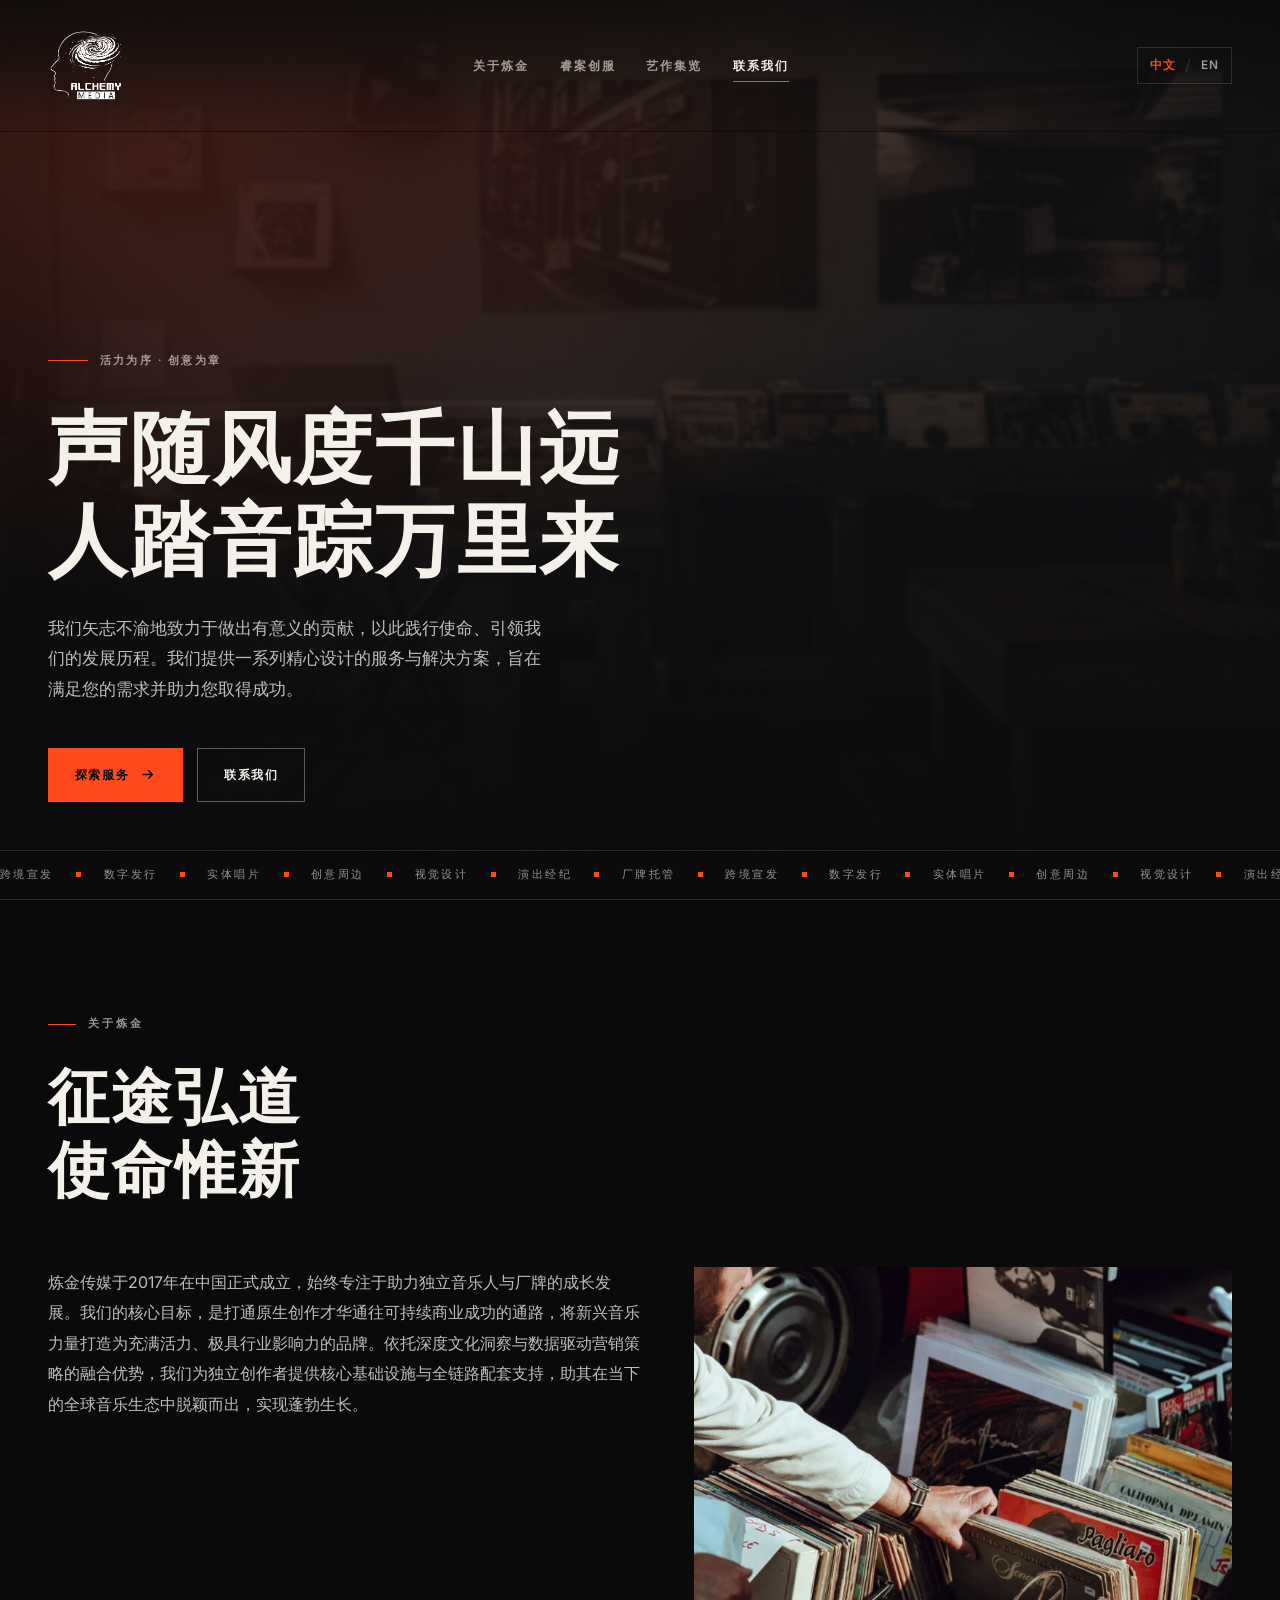
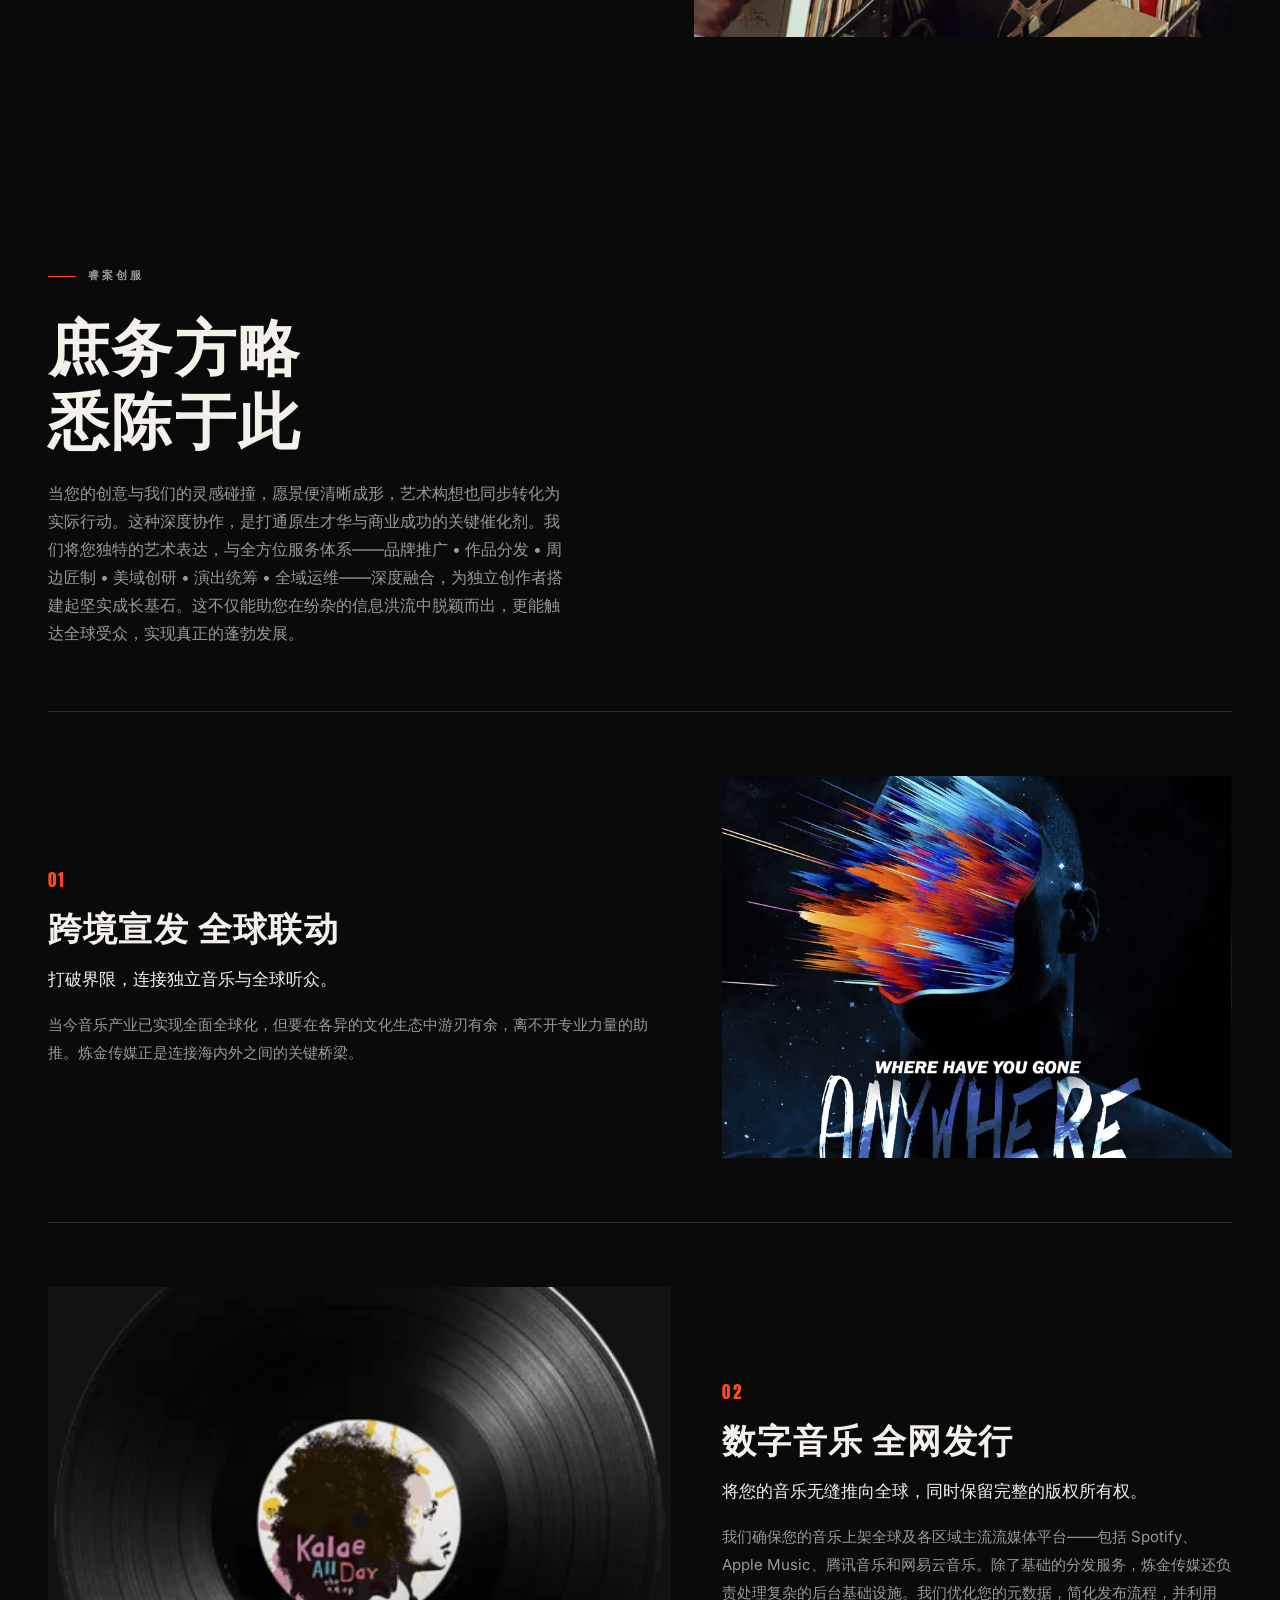
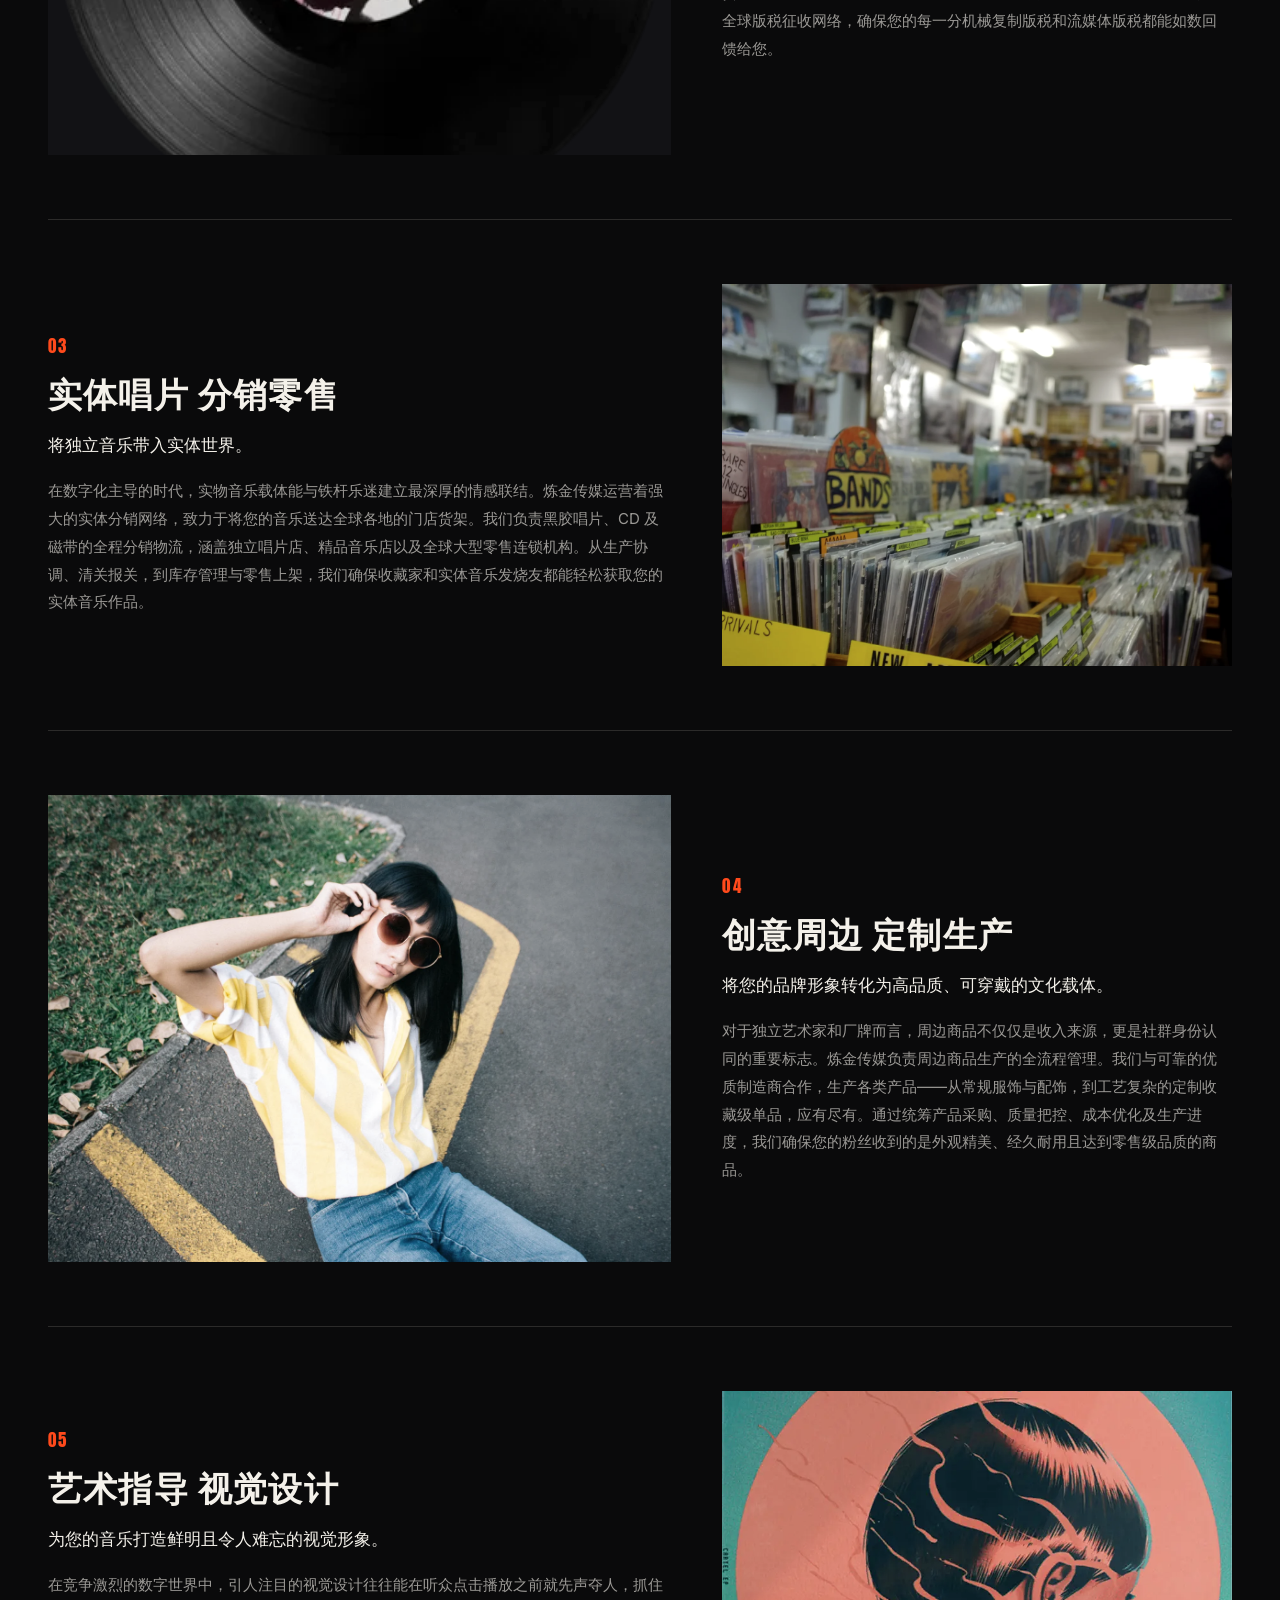
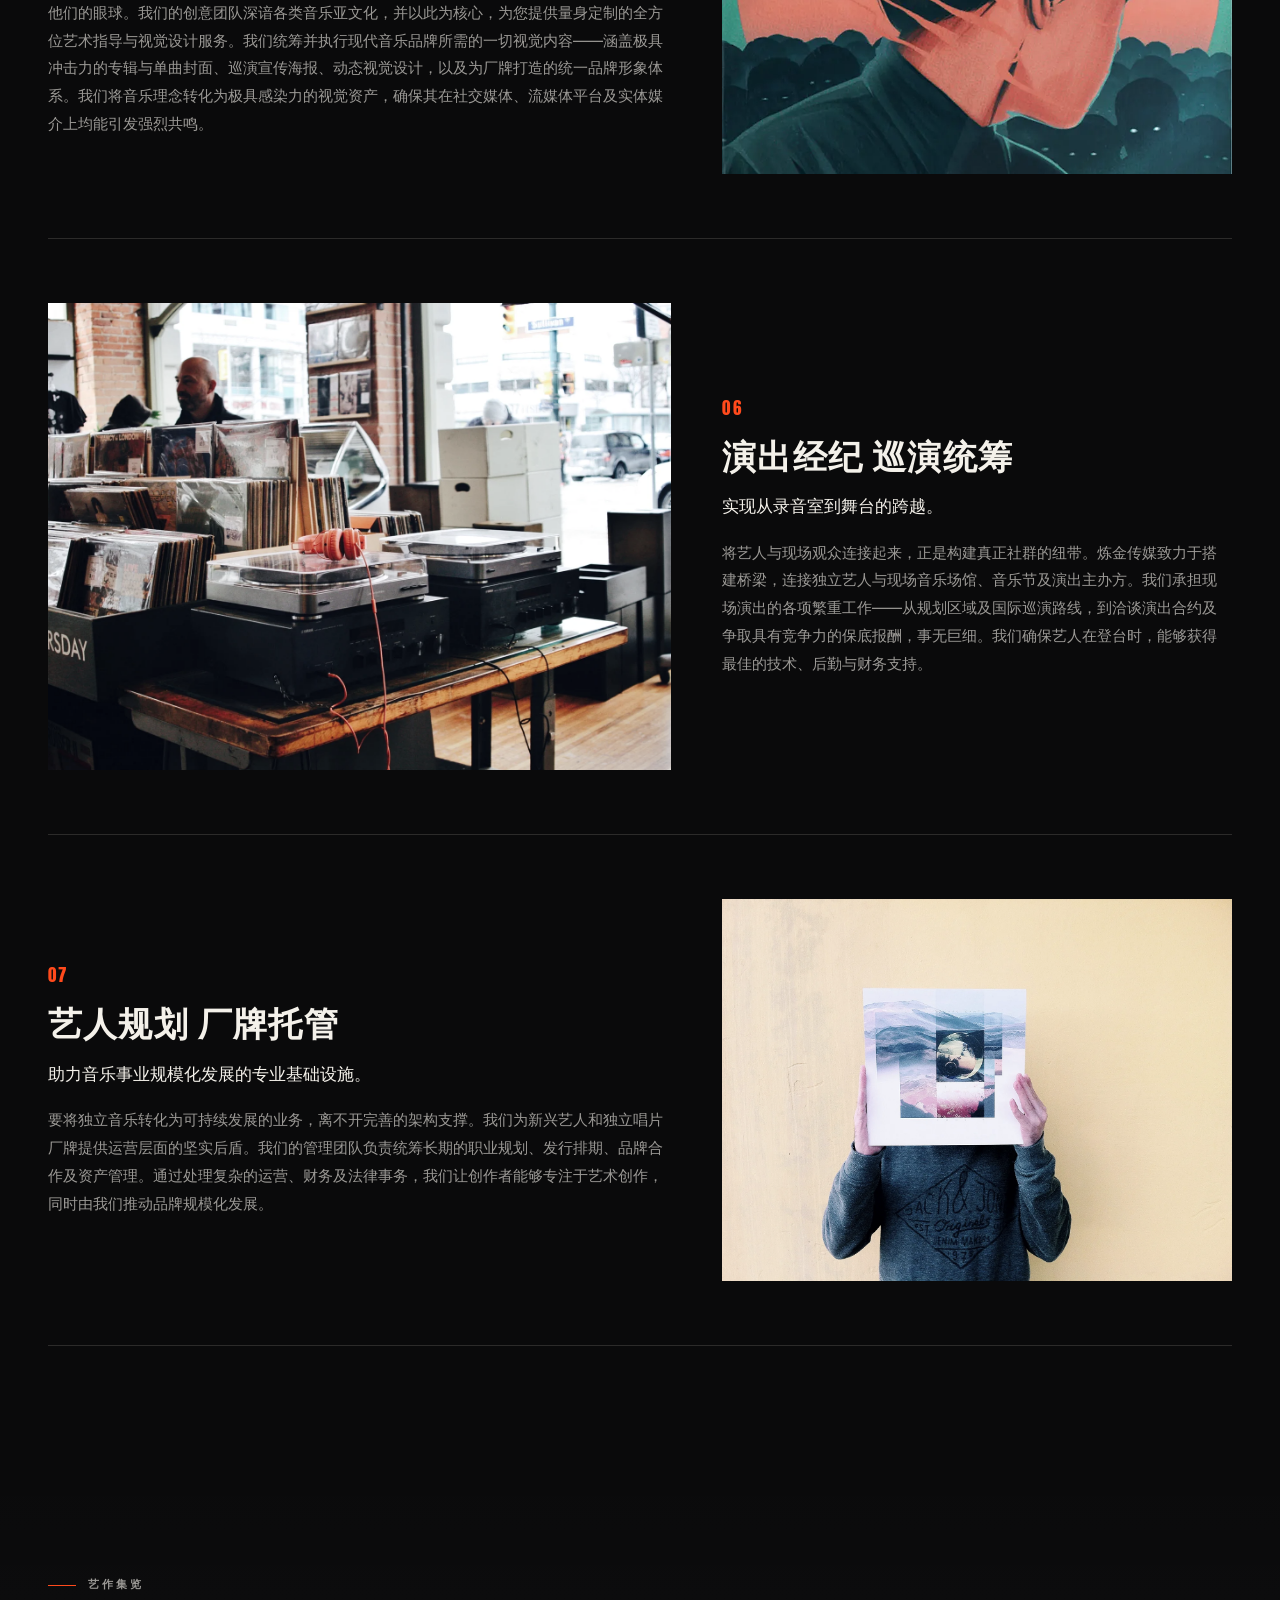
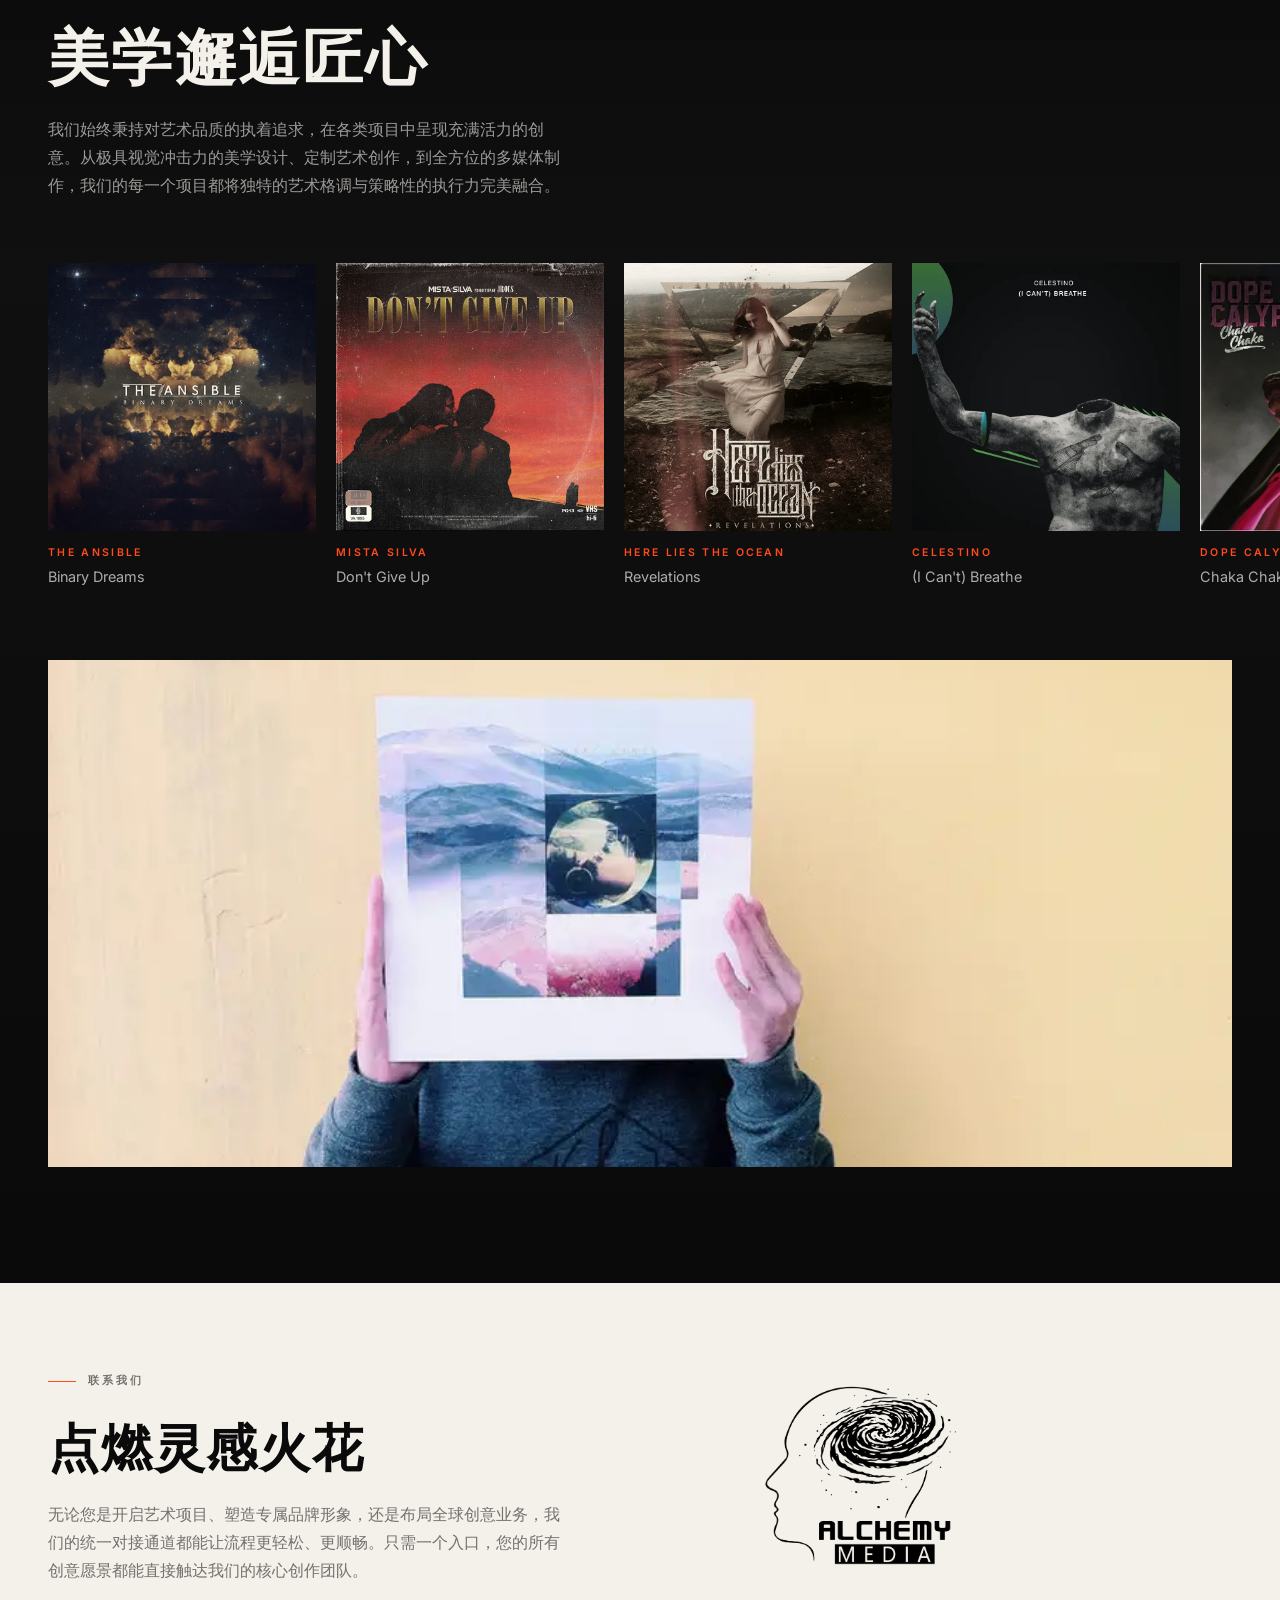
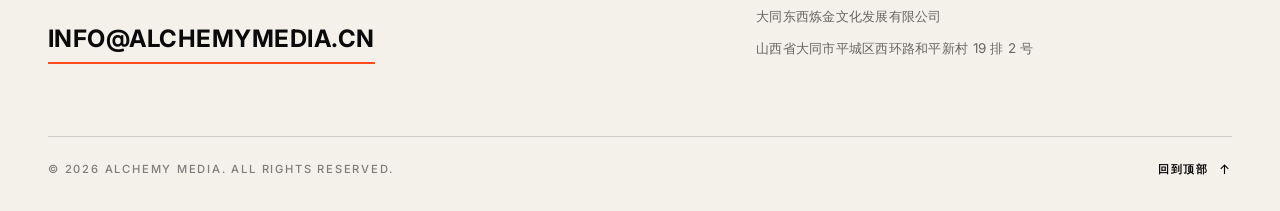
==== zh/index.html @ b09206d8 "中文站文案修复3" ====
<!DOCTYPE html>
<html lang="zh-CN" data-locale="zh">
<head>
  <meta charset="utf-8">
  <meta name="viewport" content="width=device-width, initial-scale=1">
  <meta name="theme-color" content="#0A0A0B">
  <title>炼金传媒 Alchemy Media｜跨境音乐宣发、数字发行与厂牌服务</title>
  <meta name="description" content="炼金传媒为独立音乐人与唱片厂牌提供中国与海外双向宣发、数字音乐发行、黑胶唱片/CD/磁带分销、周边生产、视觉设计、演出经纪与厂牌管理。">
  <link rel="canonical" href="https://www.alchemymedia.cn/zh/">
  <link rel="alternate" hreflang="en" href="https://www.alchemymedia.cn/">
  <link rel="alternate" hreflang="zh-CN" href="https://www.alchemymedia.cn/zh/">
  <link rel="alternate" hreflang="x-default" href="https://www.alchemymedia.cn/">
  <link rel="sitemap" type="application/xml" href="/sitemap.xml">
  <link rel="describedby" type="text/plain" href="/llms.txt">

  <meta name="robots" content="index, follow, max-image-preview:large, max-snippet:-1, max-video-preview:-1">

  <meta property="og:type" content="website">
  <meta property="og:url" content="https://www.alchemymedia.cn/zh/">
  <meta property="og:locale" content="zh_CN">
  <meta property="og:locale:alternate" content="en_US">
  <meta property="og:site_name" content="炼金传媒 Alchemy Media">
  <meta property="og:title" content="炼金传媒 Alchemy Media｜跨境音乐宣发、数字发行与厂牌服务">
  <meta property="og:description" content="炼金传媒为独立音乐人与唱片厂牌提供中国与海外双向宣发、数字音乐发行、黑胶唱片/CD/磁带分销、周边生产、视觉设计、演出经纪与厂牌管理。">
  <meta property="og:image" content="https://www.alchemymedia.cn/images/logo.png">
  <meta property="og:image:width" content="2362">
  <meta property="og:image:height" content="2362">
  <meta property="og:image:type" content="image/png">
  <meta property="og:image:alt" content="炼金传媒 Alchemy Media 标志">

  <meta name="twitter:card" content="summary">
  <meta name="twitter:title" content="炼金传媒 Alchemy Media｜跨境音乐宣发、数字发行与厂牌服务">
  <meta name="twitter:description" content="炼金传媒为独立音乐人与唱片厂牌提供中国与海外双向宣发、数字音乐发行、黑胶唱片/CD/磁带分销、周边生产、视觉设计、演出经纪与厂牌管理。">
  <meta name="twitter:image" content="https://www.alchemymedia.cn/images/logo.png">
  <meta name="twitter:image:alt" content="炼金传媒 Alchemy Media 标志">

  <script type="application/ld+json">
{
  "@context": "https://schema.org",
  "@graph": [
    {
      "@type": "Organization",
      "@id": "https://www.alchemymedia.cn/#organization",
      "name": "炼金传媒",
      "legalName": "大同东西炼金文化发展有限公司",
      "alternateName": [
        "Alchemy Media",
        "炼金传媒"
      ],
      "foundingDate": "2017",
      "url": "https://www.alchemymedia.cn/",
      "email": "info@alchemymedia.cn",
      "logo": {
        "@type": "ImageObject",
        "url": "https://www.alchemymedia.cn/images/logo.png",
        "width": 2362,
        "height": 2362
      },
      "address": {
        "@type": "PostalAddress",
        "streetAddress": "西环路和平新村19排2号",
        "addressLocality": "大同市平城区",
        "addressRegion": "山西省",
        "addressCountry": "CN"
      }
    },
    {
      "@type": "WebSite",
      "@id": "https://www.alchemymedia.cn/#website",
      "url": "https://www.alchemymedia.cn/",
      "name": "Alchemy Media",
      "alternateName": "炼金传媒",
      "publisher": {
        "@id": "https://www.alchemymedia.cn/#organization"
      },
      "inLanguage": [
        "en",
        "zh-CN"
      ]
    },
    {
      "@type": "WebPage",
      "@id": "https://www.alchemymedia.cn/zh/#webpage",
      "url": "https://www.alchemymedia.cn/zh/",
      "name": "炼金传媒 Alchemy Media｜跨境音乐宣发、数字发行与厂牌服务",
      "description": "炼金传媒为独立音乐人与唱片厂牌提供中国与海外双向宣发、数字音乐发行、黑胶唱片/CD/磁带分销、周边生产、视觉设计、演出经纪与厂牌管理。",
      "inLanguage": "zh-CN",
      "isPartOf": {
        "@id": "https://www.alchemymedia.cn/#website"
      },
      "about": {
        "@id": "https://www.alchemymedia.cn/#organization"
      },
      "mainEntity": [
        {
          "@id": "https://www.alchemymedia.cn/zh/#cross-border-promotion"
        },
        {
          "@id": "https://www.alchemymedia.cn/zh/#digital-distribution"
        },
        {
          "@id": "https://www.alchemymedia.cn/zh/#physical-distribution"
        },
        {
          "@id": "https://www.alchemymedia.cn/zh/#merchandise"
        },
        {
          "@id": "https://www.alchemymedia.cn/zh/#visual-design"
        },
        {
          "@id": "https://www.alchemymedia.cn/zh/#live-booking"
        },
        {
          "@id": "https://www.alchemymedia.cn/zh/#label-management"
        }
      ],
      "author": {
        "@id": "https://www.alchemymedia.cn/#organization"
      },
      "publisher": {
        "@id": "https://www.alchemymedia.cn/#organization"
      },
      "dateModified": "2026-10-12",
      "citation": [
        "https://support.spotify.com/us/artists/article/getting-music-on-spotify/",
        "https://artists.apple.com/support/1108-get-your-next-release-on-apple-music"
      ],
      "hasPart": {
        "@id": "https://www.alchemymedia.cn/zh/#faq"
      }
    },
    {
      "@type": "Service",
      "@id": "https://www.alchemymedia.cn/zh/#cross-border-promotion",
      "name": "跨境宣发 全球联动",
      "description": "协助中国独立音乐人和厂牌拓展海外市场，也协助海外音乐人与厂牌在中国开展本地化推广。",
      "serviceType": "跨境音乐宣发",
      "provider": {
        "@id": "https://www.alchemymedia.cn/#organization"
      },
      "url": "https://www.alchemymedia.cn/zh/#cross-border-promotion"
    },
    {
      "@type": "Service",
      "@id": "https://www.alchemymedia.cn/zh/#digital-distribution",
      "name": "数字音乐 全网发行",
      "description": "将音乐发行至全球及区域流媒体平台，并提供元数据、发布流程和版税征收支持。",
      "serviceType": "数字音乐发行",
      "provider": {
        "@id": "https://www.alchemymedia.cn/#organization"
      },
      "url": "https://www.alchemymedia.cn/zh/#digital-distribution"
    },
    {
      "@type": "Service",
      "@id": "https://www.alchemymedia.cn/zh/#physical-distribution",
      "name": "实体唱片 分销零售",
      "description": "提供黑胶唱片、CD 和磁带的分销物流，涵盖生产协调、清关、库存管理与零售上架。",
      "serviceType": "实体音乐分销与零售",
      "provider": {
        "@id": "https://www.alchemymedia.cn/#organization"
      },
      "url": "https://www.alchemymedia.cn/zh/#physical-distribution"
    },
    {
      "@type": "Service",
      "@id": "https://www.alchemymedia.cn/zh/#merchandise",
      "name": "创意周边 定制生产",
      "description": "管理服饰、配饰和定制收藏品的周边生产，包括采购协调与质量把控。",
      "serviceType": "音乐周边生产",
      "provider": {
        "@id": "https://www.alchemymedia.cn/#organization"
      },
      "url": "https://www.alchemymedia.cn/zh/#merchandise"
    },
    {
      "@type": "Service",
      "@id": "https://www.alchemymedia.cn/zh/#visual-design",
      "name": "艺术指导 视觉设计",
      "description": "提供音乐封面、巡演海报、动态视觉和厂牌品牌形象的艺术指导与视觉设计。",
      "serviceType": "音乐艺术指导与视觉设计",
      "provider": {
        "@id": "https://www.alchemymedia.cn/#organization"
      },
      "url": "https://www.alchemymedia.cn/zh/#visual-design"
    },
    {
      "@type": "Service",
      "@id": "https://www.alchemymedia.cn/zh/#live-booking",
      "name": "演出经纪 巡演统筹",
      "description": "提供现场演出与巡演支持，包括路线规划、演出合约和演出执行协调。",
      "serviceType": "现场演出经纪与巡演",
      "provider": {
        "@id": "https://www.alchemymedia.cn/#organization"
      },
      "url": "https://www.alchemymedia.cn/zh/#live-booking"
    },
    {
      "@type": "Service",
      "@id": "https://www.alchemymedia.cn/zh/#label-management",
      "name": "艺人规划 厂牌托管",
      "description": "为艺人与独立厂牌提供运营支持，包括职业规划、发行排期、品牌合作和资产管理。",
      "serviceType": "艺人职业规划与厂牌管理",
      "provider": {
        "@id": "https://www.alchemymedia.cn/#organization"
      },
      "url": "https://www.alchemymedia.cn/zh/#label-management"
    },
    {
      "@type": "FAQPage",
      "@id": "https://www.alchemymedia.cn/zh/#faq",
      "url": "https://www.alchemymedia.cn/zh/#faq",
      "name": "独立音乐服务常见问题",
      "inLanguage": "zh-CN",
      "isPartOf": {
        "@id": "https://www.alchemymedia.cn/zh/#webpage"
      },
      "author": {
        "@id": "https://www.alchemymedia.cn/#organization"
      },
      "publisher": {
        "@id": "https://www.alchemymedia.cn/#organization"
      },
      "dateModified": "2026-10-12",
      "mainEntity": [
        {
          "@type": "Question",
          "name": "炼金传媒为哪些音乐人和厂牌提供服务？",
          "acceptedAnswer": {
            "@type": "Answer",
            "text": "我们专注于支持独立音乐人与唱片厂牌，服务包括<a href=\"#cross-border-promotion\">跨境宣发</a>、<a href=\"#digital-distribution\">数字发行</a>及厂牌运营支持。"
          }
        },
        {
          "@type": "Question",
          "name": "炼金传媒如何开展中国与海外双向宣发？",
          "acceptedAnswer": {
            "@type": "Answer",
            "text": "宣发活动会根据平台特点调整：海外平台包括 Spotify、Apple Music 和 YouTube；中国平台包括网易云音乐、腾讯音乐/QQ 音乐、抖音和小红书。"
          }
        },
        {
          "@type": "Question",
          "name": "炼金传媒支持哪些音乐发行形式？",
          "acceptedAnswer": {
            "@type": "Answer",
            "text": "<a href=\"#digital-distribution\">数字发行</a>可将音乐送至流媒体平台；<a href=\"#physical-distribution\">实体分销</a>涵盖黑胶唱片、CD 和磁带，并提供物流与零售上架支持。"
          }
        },
        {
          "@type": "Question",
          "name": "如何联系炼金传媒？",
          "acceptedAnswer": {
            "@type": "Answer",
            "text": "请发送邮件至<a href=\"mailto:info@alchemymedia.cn\">info@alchemymedia.cn</a>。您可以介绍艺人或厂牌、所需服务、目标市场和发行计划时间。"
          }
        }
      ]
    }
  ]
}
  </script>

  <link rel="icon" type="image/x-icon" href="/favicon.ico?v=1" sizes="16x16 32x32 48x48">
  <link rel="icon" type="image/png" href="/favicon.png?v=1" sizes="96x96">
  <link rel="apple-touch-icon" href="/apple-touch-icon.png?v=1" sizes="180x180">
  <link rel="icon" type="image/png" href="/favicon.png?v=1" sizes="96x96">
  <link rel="apple-touch-icon" href="/apple-touch-icon.png?v=1" sizes="180x180">

  <link rel="preconnect" href="https://fonts.googleapis.com">
  <link rel="preconnect" href="https://fonts.gstatic.com" crossorigin>
  <link rel="stylesheet" href="https://fonts.googleapis.com/css2?family=Anton&family=Inter:wght@300;400;500;600;700&display=swap">
  <link rel="stylesheet" href="../css/styles.css">
</head>
<body>

  <a class="skip-link" href="#main">
    <span>跳到主要内容</span>

  </a>

  <header class="site-header" data-header>
    <div class="container header__inner">
      <a class="brand" href="" aria-label="炼金传媒 Alchemy Media">
        <span class="brand__mark" aria-hidden="true"><img src="../images/logo_2.png" width="2362" height="2362" alt=""></span>
        <!-- <span class="brand__word">ALCHEMY<span class="brand__word-sub">MEDIA</span></span> -->
        <!-- <span class="visually-hidden">ALCHEMY MEDIA</span> -->
      </a>

      <nav class="nav" id="nav" data-nav aria-label="主导航">
        <ul class="nav__list">
          <li><a class="nav__link" href="#about"><span>关于炼金</span></a></li>
          <li><a class="nav__link" href="#services"><span>睿案创服</span></a></li>
          <li><a class="nav__link" href="#work"><span>艺作集览</span></a></li>
          <li><a class="nav__link" href="#contact"><span>联系我们</span></a></li>
        </ul>
      </nav>

      <div class="header__actions">
        <div class="lang" role="group" aria-label="语言">
          <span class="lang__btn is-active" aria-current="true">中文</span>
          <span class="lang__sep" aria-hidden="true">/</span>
          <a class="lang__btn" href="/" hreflang="en" lang="en">EN</a>
        </div>
        <button class="menu-toggle" type="button" data-menu-toggle aria-expanded="false" aria-controls="nav">
          <span class="menu-toggle__bars" aria-hidden="true"><i></i><i></i></span>
          <span class="visually-hidden"><span>菜单</span></span>
        </button>
      </div>
    </div>
  </header>

  <main id="main">

    <!-- ============ HERO ============ -->
    <section class="hero" id="top">
      <div class="hero__media" aria-hidden="true">
        <img src="../images/tom-holmes-556804-unsplash-847x508.jpg" alt="" width="847" height="508" fetchpriority="high">
      </div>
      <div class="hero__veil" aria-hidden="true"></div>
      <div class="hero__grain" aria-hidden="true"></div>

      <div class="container hero__inner">
        <p class="eyebrow eyebrow--hero">
          <span>活力为序 · 创意为章</span>

        </p>

        <h1 class="hero__title">
          <span>声随风度千山远<br>人踏音踪万里来</span>

        </h1>

        <p class="hero__lead">
          <span>我们矢志不渝地致力于做出有意义的贡献，以此践行使命、引领我们的发展历程。我们提供一系列精心设计的服务与解决方案，旨在满足您的需求并助力您取得成功。</span>

        </p>

        <div class="hero__actions">
          <a class="btn btn--solid" href="#services">
            <span>探索服务</span>
            <svg viewBox="0 0 24 24" aria-hidden="true"><path d="M5 12h14M13 6l6 6-6 6" fill="none" stroke="currentColor" stroke-width="1.8"/></svg>
          </a>
          <a class="btn btn--outline" href="#contact">
            <span>联系我们</span>
          </a>
        </div>
      </div>

      <div class="ticker" aria-hidden="true">
        <div class="ticker__track" data-ticker>
          <div class="ticker__group">
            <span>跨境宣发</span><i></i>
            <span>数字发行</span><i></i>
            <span>实体唱片</span><i></i>
            <span>创意周边</span><i></i>
            <span>视觉设计</span><i></i>
            <span>演出经纪</span><i></i>
            <span>厂牌托管</span><i></i>
          </div>
        </div>
      </div>
    </section>

    <!-- ============ ABOUT ============ -->
    <section class="section" id="about">
      <div class="container">
        <header class="section-head">
          <p class="eyebrow">
            <span>关于炼金</span>
          </p>
          <h2 class="section-title">
            <span>征途弘道<br>使命惟新</span>

          </h2>
        </header>

        <div class="about">
          <div class="about__body reveal">
            <p>炼金传媒于2017年在中国正式成立，始终专注于助力独立音乐人与厂牌的成长发展。我们的核心目标，是打通原生创作才华通往可持续商业成功的通路，将新兴音乐力量打造为充满活力、极具行业影响力的品牌。依托深度文化洞察与数据驱动营销策略的融合优势，我们为独立创作者提供核心基础设施与全链路配套支持，助其在当下的全球音乐生态中脱颖而出，实现蓬勃生长。</p>
            </div>

          <figure class="about__media reveal">
            <img src="../images/clem-onojeghuo-218551-unsplash-847x508.jpg" width="847" height="508" loading="lazy" decoding="async"
                 alt="在唱片市集中翻阅黑胶唱片">
          </figure>
        </div>

        <!-- <ul class="stats reveal">
          <li>
            <span class="stats__num">2017</span>
            <span class="stats__label"><span>成立年份</span></span>
          </li>
          <li>
            <span class="stats__num">07</span>
            <span class="stats__label"><span>服务板块</span></span>
          </li>
          <li>
            <span class="stats__num">2&#8202;&#8596;&#8202;1</span>
            <span class="stats__label"><span>双向跨境</span></span>
          </li>
          <li>
            <span class="stats__num">&#8734;</span>
            <span class="stats__label"><span>全球渠道</span></span>
          </li>
        </ul> -->
      </div>
    </section>

    <!-- ============ SERVICES ============ -->
    <section class="section section--services" id="services">
      <div class="container">
        <header class="section-head">
          <p class="eyebrow">
            <span>‌睿案创服</span>
          </p>
          <h2 class="section-title">
            <span>庶务方略<br>悉陈于此</span>

          </h2>
          <p class="section-lead">当您的创意与我们的灵感碰撞，愿景便清晰成形，艺术构想也同步转化为实际行动。这种深度协作，是打通原生才华与商业成功的关键催化剂。我们将您独特的艺术表达，与全方位服务体系——<a href="#cross-border-promotion">品牌推广</a> • <a href="#digital-distribution">作品分发</a> • <a href="#physical-distribution">周边匠制</a> • <a href="#merchandise">美域创研</a> •  <a href="#live-booking">演出统筹</a> • <a href="#label-management">全域运维</a>——深度融合，为独立创作者搭建起坚实成长基石。这不仅能助您在纷杂的信息洪流中脱颖而出，更能触达全球受众，实现真正的蓬勃发展。</p>
        </header>

        <ol class="services">

          <!-- 01 -->
          <li class="service reveal" id="cross-border-promotion">
            <div class="service__text">
              <span class="service__index">01</span>
              <h3 class="service__title">
                <span>跨境宣发 全球联动</span>

              </h3>
              <p class="service__lead">
                <span>打破界限，连接独立音乐与全球听众。</span>

              </p>
              <div class="service__body">
                <p>当今音乐产业已实现全面全球化，但要在各异的文化生态中游刃有余，离不开专业力量的助推。炼金传媒正是连接海内外之间的关键桥梁。</p>
                <!-- <p><strong>助力中国音乐走向世界：</strong>我们赋能中国独立音乐人和厂牌拓展海外市场。我们深谙国际市场运作，不仅协助客户入驻 Spotify、Apple Music 和 YouTube 等全球主流平台，还统筹策划西方的公关推广、歌单推介以及本土化的社交媒体策略。</p>
                <p><strong>将全球音乐人才引入中国：</strong>我们协助海外音乐人和唱片公司开拓充满活力的中国音乐市场。我们的团队擅长应对中国本土生态系统（涵盖网易云音乐、腾讯音乐/QQ 音乐、抖音、小红书等）中复杂的推广执行工作，将国际影响力转化为忠实的本土粉丝群体。</p>-->
                </div> 
            </div>
            <figure class="service__media">
              <img src="../images/anywhere.jpg" width="800" height="800" loading="lazy" decoding="async"
                   alt="跨越边界的数字专辑封面视觉">
            </figure>
          </li>

          <!-- 02 -->
          <li class="service reveal" id="digital-distribution">
            <div class="service__text">
              <span class="service__index">02</span>
              <h3 class="service__title">
                <span>数字音乐 全网发行</span>

              </h3>
              <p class="service__lead">
                <span>将您的音乐无缝推向全球，同时保留完整的版权所有权。</span>

              </p>
              <div class="service__body">
                <p>我们确保您的音乐上架全球及各区域主流流媒体平台——包括 Spotify、Apple Music、腾讯音乐和网易云音乐。除了基础的分发服务，炼金传媒还负责处理复杂的后台基础设施。我们优化您的元数据，简化发布流程，并利用全球版税征收网络，确保您的每一分机械复制版税和流媒体版税都能如数回馈给您。</p>
                </div>
            </div>
            <figure class="service__media">
              <img src="../images/k-disc-400x400.webp" width="400" height="400" loading="lazy" decoding="async"
                   alt="Kalae《All Day》黑胶唱片">
            </figure>
          </li>

          <!-- 03 -->
          <li class="service reveal" id="physical-distribution">
            <div class="service__text">
              <span class="service__index">03</span>
              <h3 class="service__title">
                <span>实体唱片 分销零售</span>

              </h3>
              <p class="service__lead">
                <span>将独立音乐带入实体世界。</span>

              </p>
              <div class="service__body">
                <p>在数字化主导的时代，实物音乐载体能与铁杆乐迷建立最深厚的情感联结。炼金传媒运营着强大的实体分销网络，致力于将您的音乐送达全球各地的门店货架。我们负责黑胶唱片、CD 及磁带的全程分销物流，涵盖独立唱片店、精品音乐店以及全球大型零售连锁机构。从生产协调、清关报关，到库存管理与零售上架，我们确保收藏家和实体音乐发烧友都能轻松获取您的实体音乐作品。</p>
                </div>
            </div>
            <figure class="service__media">
              <img src="../images/akshay-chauhan-614025-unsplash.jpg" width="1600" height="1062" loading="lazy" decoding="async"
                   alt="独立唱片店内的黑胶唱片陈列">
            </figure>
          </li>

          <!-- 04 -->
          <li class="service reveal" id="merchandise">
            <div class="service__text">
              <span class="service__index">04</span>
              <h3 class="service__title">
                <span>创意周边 定制生产</span>

              </h3>
              <p class="service__lead">
                <span>将您的品牌形象转化为高品质、可穿戴的文化载体。</span>

              </p>
              <div class="service__body">
                <p>对于独立艺术家和厂牌而言，周边商品不仅仅是收入来源，更是社群身份认同的重要标志。炼金传媒负责周边商品生产的全流程管理。我们与可靠的优质制造商合作，生产各类产品——从常规服饰与配饰，到工艺复杂的定制收藏级单品，应有尽有。通过统筹产品采购、质量把控、成本优化及生产进度，我们确保您的粉丝收到的是外观精美、经久耐用且达到零售级品质的商品。</p>
                </div>
            </div>
            <figure class="service__media">
              <img src="../images/riki-ramdani-380504-unsplash.jpg" width="1600" height="1018" loading="lazy" decoding="async"
                   alt="街头服饰">
            </figure>
          </li>

          <!-- 05 -->
          <li class="service reveal" id="visual-design">
            <div class="service__text">
              <span class="service__index">05</span>
              <h3 class="service__title">
                <span>艺术指导 视觉设计</span>

              </h3>
              <p class="service__lead">
                <span>为您的音乐打造鲜明且令人难忘的视觉形象。</span>

              </p>
              <div class="service__body">
                <p>在竞争激烈的数字世界中，引人注目的视觉设计往往能在听众点击播放之前就先声夺人，抓住他们的眼球。我们的创意团队深谙各类音乐亚文化，并以此为核心，为您提供量身定制的全方位艺术指导与视觉设计服务。我们统筹并执行现代音乐品牌所需的一切视觉内容——涵盖极具冲击力的专辑与单曲封面、巡演宣传海报、动态视觉设计，以及为厂牌打造的统一品牌形象体系。我们将音乐理念转化为极具感染力的视觉资产，确保其在社交媒体、流媒体平台及实体媒介上均能引发强烈共鸣。</p>
                </div>
            </div>
            <figure class="service__media">
              <img src="../images/boombox-cartel.jpg" width="800" height="800" loading="lazy" decoding="async"
                   alt="插画风格的专辑封面设计">
            </figure>
          </li>

          <!-- 06 -->
          <li class="service reveal" id="live-booking">
            <div class="service__text">
              <span class="service__index">06</span>
              <h3 class="service__title">
                <span>演出经纪 巡演统筹</span>

              </h3>
              <p class="service__lead">
                <span>实现从录音室到舞台的跨越。</span>

              </p>
              <div class="service__body">
                <p>将艺人与现场观众连接起来，正是构建真正社群的纽带。炼金传媒致力于搭建桥梁，连接独立艺人与现场音乐场馆、音乐节及演出主办方。我们承担现场演出的各项繁重工作——从规划区域及国际巡演路线，到洽谈演出合约及争取具有竞争力的保底报酬，事无巨细。我们确保艺人在登台时，能够获得最佳的技术、后勤与财务支持。</p>
                </div>
            </div>
            <figure class="service__media">
              <img src="../images/mirta-fratnik-542373-unsplash.jpg" width="1600" height="1066" loading="lazy" decoding="async"
                   alt="演出现场的唱机与监听设备">
            </figure>
          </li>

          <!-- 07 -->
          <li class="service reveal" id="label-management">
            <div class="service__text">
              <span class="service__index">07</span>
              <h3 class="service__title">
                <span>艺人规划 厂牌托管</span>

              </h3>
              <p class="service__lead">
                <span>助力音乐事业规模化发展的专业基础设施。</span>

              </p>
              <div class="service__body">
                <p>要将独立音乐转化为可持续发展的业务，离不开完善的架构支撑。我们为新兴艺人和独立唱片厂牌提供运营层面的坚实后盾。我们的管理团队负责统筹长期的职业规划、发行排期、品牌合作及资产管理。通过处理复杂的运营、财务及法律事务，我们让创作者能够专注于艺术创作，同时由我们推动品牌规模化发展。</p>
                </div>
            </div>
            <figure class="service__media">
              <img src="../images/miguel-ferreira-472303-unsplash.jpg" width="1600" height="1195" loading="lazy" decoding="async"
                   alt="展示中的实体唱片">
            </figure>
          </li>

        </ol>
      </div>
    </section>

    <!-- ============ WORK ============ -->
    <section class="section section--work" id="work">
      <div class="container">
        <header class="section-head">
          <p class="eyebrow">
            <span>艺作集览</span>
          </p>
          <h2 class="section-title">
            <span>美学邂逅匠心</span>

          </h2>
          <p class="section-lead">
            <span>我们始终秉持对艺术品质的执着追求，在各类项目中呈现充满活力的创意。从极具视觉冲击力的美学设计、定制艺术创作，到全方位的多媒体制作，我们的每一个项目都将独特的艺术格调与策略性的执行力完美融合。</span>

          </p>
        </header>
      </div>

      <div class="work__viewport" data-work-viewport>
        <ul class="work__track" data-work-track>
          <li class="card">
            <div class="card__media"><img src="../images/binary-dreams.jpg" width="800" height="800" loading="lazy" decoding="async" alt="THE ANSIBLE《Binary Dreams》专辑封面"></div>
            <p class="card__meta"><span class="card__artist">THE ANSIBLE</span><span class="card__title">Binary Dreams</span></p>
          </li>
          <li class="card">
            <div class="card__media"><img src="../images/dont-give-up.jpg" width="800" height="800" loading="lazy" decoding="async" alt="MISTA SILVA《Don't Give Up》专辑封面"></div>
            <p class="card__meta"><span class="card__artist">MISTA SILVA</span><span class="card__title">Don't Give Up</span></p>
          </li>
          <li class="card">
            <div class="card__media"><img src="../images/here-lies-the-ocean.jpg" width="800" height="800" loading="lazy" decoding="async" alt="Here Lies The Ocean《Revelations》专辑封面"></div>
            <p class="card__meta"><span class="card__artist">HERE LIES THE OCEAN</span><span class="card__title">Revelations</span></p>
          </li>
          <li class="card">
            <div class="card__media"><img src="../images/i-can-t-breath.jpg" width="800" height="800" loading="lazy" decoding="async" alt="Celestino《(I Can't) Breathe》专辑封面"></div>
            <p class="card__meta"><span class="card__artist">CELESTINO</span><span class="card__title">(I Can't) Breathe</span></p>
          </li>
          <li class="card">
            <div class="card__media"><img src="../images/dc-cover-400x400.webp" width="400" height="400" loading="lazy" decoding="async" alt="Dope Calypso《Chaka Chaka》专辑封面"></div>
            <p class="card__meta"><span class="card__artist">DOPE CALYPSO</span><span class="card__title">Chaka Chaka</span></p>
          </li>
          <li class="card">
            <div class="card__media"><img src="../images/boombox-cartel.jpg" width="800" height="800" loading="lazy" decoding="async" alt="Boombox Cartel《Cartel EP》封面"></div>
            <p class="card__meta"><span class="card__artist">BOOMBOX CARTEL</span><span class="card__title">Cartel EP</span></p>
          </li>
          <li class="card">
            <div class="card__media"><img src="../images/k-cover-400x400.webp" width="400" height="400" loading="lazy" decoding="async" alt="Kalae《All Day》封面"></div>
            <p class="card__meta"><span class="card__artist">KALAE</span><span class="card__title">All Day — The 0.9 EP</span></p>
          </li>
          <li class="card">
            <div class="card__media"><img src="../images/k-disc-400x400.webp" width="400" height="400" loading="lazy" decoding="async" alt="Kalae《All Day》黑胶唱片"></div>
            <p class="card__meta"><span class="card__artist">KALAE</span><span class="card__title">All Day — Vinyl</span></p>
          </li>
          <li class="card">
            <div class="card__media"><img src="../images/anywhere.jpg" width="800" height="800" loading="lazy" decoding="async" alt="Lucas &amp; Steve《Anywhere》专辑封面"></div>
            <p class="card__meta"><span class="card__artist">LUCAS &amp; STEVE</span><span class="card__title">Anywhere</span></p>
          </li>
        </ul>
      </div>

      <div class="container">
        <figure class="work__wide reveal">
          <img src="../images/miguel-ferreira-472303-unsplash-1536x1147.jpg" width="800" height="597" loading="lazy" decoding="async"
               alt="实体唱片与印刷品的呈现">
        </figure>
      </div>
    </section>

    <!-- <section class="section" id="faq">
      <div class="container">
        <header class="section-head">
          <p class="eyebrow"><span>常见问题</span></p>
          <h2 class="section-title"><span>独立音乐服务常见问题</span></h2>
        </header>
        <div class="about">
          <div class="service__body"><h3 class="service__lead">炼金传媒为哪些音乐人和厂牌提供服务？</h3><p>我们专注于支持独立音乐人与唱片厂牌，服务包括<a href="#cross-border-promotion">跨境宣发</a>、<a href="#digital-distribution">数字发行</a>及厂牌运营支持。</p></div>
          <div class="service__body"><h3 class="service__lead">炼金传媒如何开展中国与海外双向宣发？</h3><p>宣发活动会根据平台特点调整：海外平台包括 Spotify、Apple Music 和 YouTube；中国平台包括网易云音乐、腾讯音乐/QQ 音乐、抖音和小红书。</p></div>
          <div class="service__body"><h3 class="service__lead">炼金传媒支持哪些音乐发行形式？</h3><p><a href="#digital-distribution">数字发行</a>可将音乐送至流媒体平台；<a href="#physical-distribution">实体分销</a>涵盖黑胶唱片、CD 和磁带，并提供物流与零售上架支持。</p></div>
          <div class="service__body"><h3 class="service__lead">如何联系炼金传媒？</h3><p>请发送邮件至<a href="mailto:info@alchemymedia.cn">info@alchemymedia.cn</a>。您可以介绍艺人或厂牌、所需服务、目标市场和发行计划时间。</p></div>
        </div>
      </div>
    </section> -->

  </main>

  <!-- ============ CONTACT / FOOTER ============ -->
  <footer class="site-footer" id="contact">
    <div class="container">
      <div class="footer__top">
        <div class="footer__intro">
          <p class="eyebrow">
            <span>联系我们</span>
          </p>
          <h2 class="footer__title">
            <span>点燃灵感火花</span>

          </h2>
          <p class="footer__lead">
            <span>无论您是开启艺术项目、塑造专属品牌形象，还是布局全球创意业务，我们的统一对接通道都能让流程更轻松、更顺畅。只需一个入口，您的所有创意愿景都能直接触达我们的核心创作团队。</span>

          </p>
          <a class="footer__mail" href="mailto:info@alchemymedia.cn">INFO@ALCHEMYMEDIA.CN</a>
        </div>

        <div class="footer__info">
          <img class="footer__logo" src="../images/logo.png" width="2362" height="2362" loading="lazy" decoding="async" alt="炼金传媒 Alchemy Media">
          <address class="footer__address">
            <span>大同东西炼金文化发展有限公司</span>

            <span>山西省大同市平城区西环路和平新村 19 排 2 号</span>

          </address>
        </div>
      </div>

      <div class="footer__bottom">
        <p class="footer__copy">© 2026 ALCHEMY MEDIA. ALL RIGHTS RESERVED.</p>
        <a class="footer__top-link" href="#top">
          <span>回到顶部</span>
          <svg viewBox="0 0 24 24" aria-hidden="true"><path d="M12 19V5M6 11l6-6 6 6" fill="none" stroke="currentColor" stroke-width="1.8"/></svg>
        </a>
      </div>
    </div>
  </footer>

  <script src="../js/main.js" defer></script>
</body>
</html>
---- css/styles.css ----
/* =========================================================
   ALCHEMY MEDIA — single page
   Design system + layout
   ========================================================= */

/* ---------- Tokens ---------- */
:root {
  --ink: #0a0a0b;
  --ink-soft: #121215;
  --ink-line: rgba(244, 241, 234, 0.14);
  --paper: #f4f1ea;
  --paper-line: rgba(10, 10, 11, 0.16);

  --bg: var(--ink);
  --fg: var(--paper);
  --muted: rgba(244, 241, 234, 0.62);
  --line: var(--ink-line);
  --accent: #ff4a1c;
  --accent-ink: #0a0a0b;

  --font-display: "Anton", "Archivo Black", "PingFang SC", "Hiragino Sans GB",
    "Microsoft YaHei", "Noto Sans SC", sans-serif;
  --font-body: "Inter", -apple-system, BlinkMacSystemFont, "Segoe UI",
    "PingFang SC", "Hiragino Sans GB", "Microsoft YaHei", sans-serif;

  --header-h: 96px;
  --gutter: clamp(1.25rem, 4vw, 3rem);
  --max-w: 1320px;

  --ease: cubic-bezier(0.2, 0.7, 0.2, 1);
}

@media (min-width: 900px) {
  :root {
    --header-h: 132px;
  }
}

/* ---------- Reset / base ---------- */
*,
*::before,
*::after {
  box-sizing: border-box;
}

html {
  -webkit-text-size-adjust: 100%;
  scroll-behavior: smooth;
}

body {
  margin: 0;
  background: var(--bg);
  color: var(--fg);
  font-family: var(--font-body);
  font-size: 16px;
  line-height: 1.6;
  font-weight: 400;
  -webkit-font-smoothing: antialiased;
  -moz-osx-font-smoothing: grayscale;
  overflow-x: hidden;
}

img {
  max-width: 100%;
  display: block;
}

a {
  color: inherit;
}

button {
  font: inherit;
  color: inherit;
  cursor: pointer;
}

ul,
ol {
  list-style: none;
}

h1,
h2,
h3,
p,
figure,
address,
dl {
  margin: 0;
}

:focus-visible {
  outline: 2px solid var(--accent);
  outline-offset: 3px;
}

.visually-hidden {
  position: absolute !important;
  width: 1px;
  height: 1px;
  padding: 0;
  margin: -1px;
  overflow: hidden;
  clip: rect(0 0 0 0);
  clip-path: inset(50%);
  white-space: nowrap;
  border: 0;
}

/* ---------- Utilities ---------- */
.container {
  width: 100%;
  max-width: var(--max-w);
  margin-inline: auto;
  padding-inline: var(--gutter);
}

.skip-link {
  position: absolute;
  top: 0;
  left: 50%;
  transform: translate(-50%, -120%);
  z-index: 200;
  background: var(--accent);
  color: var(--accent-ink);
  padding: 0.7rem 1.2rem;
  font-size: 0.78rem;
  letter-spacing: 0.12em;
  text-transform: uppercase;
  text-decoration: none;
  transition: transform 0.25s var(--ease);
}

.skip-link:focus {
  transform: translate(-50%, 0);
}

.eyebrow {
  display: flex;
  align-items: center;
  gap: 0.75rem;
  font-size: 0.7rem;
  font-weight: 600;
  letter-spacing: 0.26em;
  text-transform: uppercase;
  color: var(--muted);
}

.eyebrow::before {
  content: "";
  flex: none;
  width: 28px;
  height: 1px;
  background: var(--accent);
}

/* ---------- Buttons ---------- */
.btn {
  display: inline-flex;
  align-items: center;
  gap: 0.6rem;
  padding: 1rem 1.6rem;
  border: 1px solid transparent;
  font-size: 0.78rem;
  font-weight: 600;
  letter-spacing: 0.14em;
  text-transform: uppercase;
  text-decoration: none;
  transition: background-color 0.3s var(--ease), color 0.3s var(--ease),
    border-color 0.3s var(--ease), transform 0.3s var(--ease);
}

.btn svg {
  width: 17px;
  height: 17px;
  transition: transform 0.3s var(--ease);
}

.btn:hover svg {
  transform: translateX(4px);
}

.btn--solid {
  background: var(--accent);
  color: var(--accent-ink);
}

.btn--solid:hover {
  background: #ff6a3d;
}

.btn--outline {
  border-color: rgba(244, 241, 234, 0.35);
  color: var(--fg);
}

.btn--outline:hover {
  border-color: var(--fg);
  background: rgba(244, 241, 234, 0.06);
}

/* =========================================================
   Header
   ========================================================= */
.site-header {
  position: fixed;
  inset: 0 0 auto 0;
  z-index: 100;
  height: var(--header-h);
  display: flex;
  align-items: center;
  border-bottom: 1px solid transparent;
  background: linear-gradient(180deg, rgba(10, 10, 11, 0.7), rgba(10, 10, 11, 0));
  transition: background-color 0.35s var(--ease), border-color 0.35s var(--ease),
    backdrop-filter 0.35s var(--ease);
}

.site-header.is-scrolled {
  background: rgba(10, 10, 11, 0.82);
  backdrop-filter: blur(16px) saturate(140%);
  -webkit-backdrop-filter: blur(16px) saturate(140%);
  border-bottom-color: var(--line);
}

.header__inner {
  display: flex;
  align-items: center;
  justify-content: space-between;
  gap: 1.5rem;
}

/* Brand */
.brand {
  display: flex;
  align-items: center;
  gap: 0.7rem;
  text-decoration: none;
  flex: none;
}

/* The logo PNG is a single integrated composition: the head outline runs
   down the left past the wordmark, so the graphic cannot be separated from
   "ALCHEMY MEDIA" by cropping. The wrapper therefore crops only the
   transparent canvas margins (measured artwork bounds: x 107-2250,
   y 167-2159 of 2362x2362) so the whole logo shows uncut. */
.brand__mark {
  position: relative;
  display: block;
  height: clamp(54px, 5.6vw, 76px);
  aspect-ratio: 2271 / 2112;
  overflow: hidden;
  flex: none;
}

.brand__mark img {
  position: absolute;
  width: 104.01%;
  height: auto;
  max-width: none;
  left: -1.89%;
  top: -5.07%;
}

.brand__word {
  display: flex;
  flex-direction: column;
  font-family: var(--font-display);
  font-size: 1.02rem;
  line-height: 1;
  letter-spacing: 0.06em;
}

.brand__word-sub {
  margin-top: 0.22em;
  align-self: flex-start;
  padding: 0.08em 0.34em 0.14em;
  background: var(--accent);
  color: var(--accent-ink);
  font-size: 0.6rem;
  letter-spacing: 0.34em;
}

/* Nav */
.nav__list {
  display: flex;
  align-items: center;
  gap: clamp(1rem, 2.4vw, 2.4rem);
  margin: 0;
  padding: 0;
}

.nav__link {
  position: relative;
  display: inline-block;
  padding-block: 0.4rem;
  font-size: 0.78rem;
  font-weight: 600;
  letter-spacing: 0.16em;
  text-transform: uppercase;
  text-decoration: none;
  color: var(--muted);
  transition: color 0.25s var(--ease);
}

.nav__link::after {
  content: "";
  position: absolute;
  left: 0;
  bottom: 0;
  width: 100%;
  height: 1px;
  background: var(--accent);
  transform: scaleX(0);
  transform-origin: left;
  transition: transform 0.3s var(--ease);
}

.nav__link:hover,
.nav__link.is-current {
  color: var(--fg);
}

.nav__link:hover::after,
.nav__link.is-current::after {
  transform: scaleX(1);
}

/* Header actions */
.header__actions {
  display: flex;
  align-items: center;
  gap: 0.9rem;
  flex: none;
}

.lang {
  display: flex;
  align-items: center;
  gap: 0.38rem;
  padding: 0.3rem 0.55rem;
  border: 1px solid var(--line);
}

.lang__sep {
  color: var(--line);
}

.lang__btn {
  padding: 0.15rem 0.2rem;
  font-size: 0.74rem;
  font-weight: 600;
  letter-spacing: 0.1em;
  text-decoration: none;
  color: var(--muted);
  transition: color 0.25s var(--ease);
}

a.lang__btn:hover {
  color: var(--fg);
}

.lang__btn.is-active {
  color: var(--accent);
}

.menu-toggle {
  display: none;
  width: 42px;
  height: 42px;
  align-items: center;
  justify-content: center;
  background: none;
  border: 1px solid var(--line);
}

.menu-toggle__bars {
  display: block;
  width: 18px;
  height: 12px;
  position: relative;
}

.menu-toggle__bars i {
  position: absolute;
  left: 0;
  width: 100%;
  height: 1.5px;
  background: var(--fg);
  transition: transform 0.3s var(--ease), top 0.3s var(--ease);
}

.menu-toggle__bars i:first-child {
  top: 0;
}

.menu-toggle__bars i:last-child {
  top: 10px;
}

.menu-toggle[aria-expanded="true"] .menu-toggle__bars i:first-child {
  top: 5px;
  transform: rotate(45deg);
}

.menu-toggle[aria-expanded="true"] .menu-toggle__bars i:last-child {
  top: 5px;
  transform: rotate(-45deg);
}

/* =========================================================
   Hero
   ========================================================= */
.hero {
  position: relative;
  isolation: isolate;
  display: flex;
  flex-direction: column;
  justify-content: flex-end;
  min-height: 100vh;
  min-height: 100svh;
  padding-top: var(--header-h);
  overflow: hidden;
}

.hero__media,
.hero__veil,
.hero__grain {
  position: absolute;
  inset: 0;
}

.hero__media {
  z-index: -3;
}

.hero__media img {
  width: 100%;
  height: 100%;
  object-fit: cover;
  object-position: 50% 45%;
  transform: scale(1.04);
  filter: grayscale(0.4) contrast(1.05) brightness(0.82) blur(1.5px);
}

.hero__veil {
  z-index: -2;
  background: radial-gradient(
      120% 90% at 12% 18%,
      rgba(255, 74, 28, 0.16),
      transparent 55%
    ),
    linear-gradient(
      180deg,
      rgba(10, 10, 11, 0.72) 0%,
      rgba(10, 10, 11, 0.66) 38%,
      rgba(10, 10, 11, 0.94) 84%,
      var(--ink) 100%
    ),
    linear-gradient(90deg, rgba(10, 10, 11, 0.88), rgba(10, 10, 11, 0.2) 70%);
}

.hero__grain {
  z-index: -1;
  opacity: 0.35;
  mix-blend-mode: overlay;
  pointer-events: none;
  background-image: url("data:image/svg+xml,%3Csvg xmlns='http://www.w3.org/2000/svg' width='140' height='140'%3E%3Cfilter id='n'%3E%3CfeTurbulence type='fractalNoise' baseFrequency='0.85' numOctaves='3' stitchTiles='stitch'/%3E%3C/filter%3E%3Crect width='140' height='140' filter='url(%23n)'/%3E%3C/svg%3E");
}

.hero__inner {
  padding-top: clamp(3rem, 10vw, 7rem);
  padding-bottom: clamp(1.75rem, 4vw, 3rem);
}

.eyebrow--hero {
  flex-wrap: wrap;
  row-gap: 0.5rem;
  font-size: 0.68rem;
  letter-spacing: 0.2em;
  line-height: 1.6;
}

.eyebrow--hero::before {
  width: 40px;
}

.hero__title {
  margin-top: clamp(1rem, 2.5vw, 1.75rem);
  font-family: var(--font-display);
  font-weight: 700;
  font-size: clamp(2.5rem, 8.6vw, 7.5rem);
  line-height: 0.94;
  letter-spacing: -0.01em;
  text-transform: uppercase;
  text-wrap: balance;
}

html[data-locale="zh"] .hero__title {
  font-size: clamp(1.95rem, 6.2vw, 5.4rem);
  line-height: 1.16;
  letter-spacing: 0.035em;
}

.hero__lead {
  margin-top: clamp(1.25rem, 3vw, 2rem);
  max-width: 46ch;
  font-size: clamp(1rem, 1.35vw, 1.2rem);
  line-height: 1.75;
  color: rgba(244, 241, 234, 0.78);
}

.hero__actions {
  display: flex;
  flex-wrap: wrap;
  gap: 0.9rem;
  margin-top: clamp(1.75rem, 4vw, 2.75rem);
}

/* Ticker */
.ticker {
  position: relative;
  overflow: hidden;
  border-top: 1px solid var(--line);
  border-bottom: 1px solid var(--line);
  background: rgba(10, 10, 11, 0.4);
  backdrop-filter: blur(6px);
  -webkit-backdrop-filter: blur(6px);
}

/* Static state (no JS, or prefers-reduced-motion): a centred, wrapping
   keyword strip so nothing is clipped and the row reads as intentional. */
.ticker__track {
  display: flex;
  flex-wrap: wrap;
  justify-content: center;
  width: 100%;
}

/* Motion allowed: single-line marquee. */
.ticker__track.is-looping {
  flex-wrap: nowrap;
  width: max-content;
  animation: tickerScroll 32s linear infinite;
}

.ticker__group {
  display: flex;
  flex-wrap: wrap;
  align-items: center;
  justify-content: center;
  gap: 0.55rem 1.4rem;
  padding-block: 0.95rem;
}

/* Trailing gap keeps the duplicated group seamless while looping. */
.ticker__track.is-looping .ticker__group {
  flex-wrap: nowrap;
  padding-right: 1.4rem;
}

.ticker__group span {
  font-size: 0.7rem;
  font-weight: 500;
  letter-spacing: 0.1em;
  text-transform: uppercase;
  color: rgba(244, 241, 234, 0.6);
  white-space: nowrap;
}

html[data-locale="zh"] .ticker__group span {
  letter-spacing: 0.22em;
}

.ticker__group i {
  display: block;
  flex: none;
  width: 5px;
  height: 5px;
  background: var(--accent);
}

@keyframes tickerScroll {
  from {
    transform: translate3d(0, 0, 0);
  }
  to {
    transform: translate3d(-50%, 0, 0);
  }
}

/* =========================================================
   Sections
   ========================================================= */
.section {
  position: relative;
  padding-block: clamp(4.5rem, 9vw, 8.5rem);
}

section[id],
footer[id],
.service[id] {
  scroll-margin-top: var(--header-h);
}

.section-head {
  max-width: 62rem;
  margin-bottom: clamp(2.5rem, 5vw, 4.5rem);
}

.section-title {
  margin-top: clamp(0.9rem, 2vw, 1.4rem);
  font-family: var(--font-display);
  font-weight: 700;
  font-size: clamp(2.1rem, 5.6vw, 4.6rem);
  line-height: 1;
  letter-spacing: -0.01em;
  text-transform: uppercase;
  text-wrap: balance;
}

html[data-locale="zh"] .section-title {
  font-size: clamp(1.85rem, 4.8vw, 4rem);
  line-height: 1.2;
  letter-spacing: 0.04em;
}

.section-lead {
  margin-top: clamp(1rem, 2vw, 1.5rem);
  max-width: 52ch;
  font-size: clamp(1rem, 1.25vw, 1.15rem);
  line-height: 1.75;
  color: var(--muted);
}

/* Inline links inside body copy: no underline, so the editorial
   typography stays unbroken. They still respond on hover / keyboard focus. */
.section-lead a,
.service__body p a {
  color: inherit;
  text-decoration: none;
  transition: color 0.2s var(--ease);
}

.section-lead a:hover,
.section-lead a:focus-visible,
.service__body p a:hover,
.service__body p a:focus-visible {
  color: var(--accent);
}

/* ---------- About ---------- */
.about {
  display: grid;
  grid-template-columns: minmax(0, 1.05fr) minmax(0, 0.95fr);
  gap: clamp(1.75rem, 4vw, 4rem);
  align-items: start;
}

.about__body p {
  font-size: clamp(1rem, 1.2vw, 1.15rem);
  line-height: 1.9;
  color: rgba(244, 241, 234, 0.78);
}

.about__media {
  position: relative;
  overflow: hidden;
}

.about__media img {
  width: 100%;
  height: auto;
  aspect-ratio: 16 / 11;
  object-fit: cover;
  filter: grayscale(0.2);
  transition: filter 0.6s var(--ease), transform 0.9s var(--ease);
}

.about__media:hover img {
  filter: none;
  transform: scale(1.03);
}

.stats {
  display: grid;
  grid-template-columns: repeat(4, minmax(0, 1fr));
  gap: 1px;
  margin-top: clamp(2.5rem, 6vw, 5rem);
  padding: 0;
  background: var(--line);
  border-block: 1px solid var(--line);
}

.stats li {
  display: flex;
  flex-direction: column;
  gap: 0.5rem;
  padding: 1.6rem 1.25rem;
  background: var(--ink);
}

.stats__num {
  font-family: var(--font-display);
  font-size: clamp(1.75rem, 3.4vw, 2.9rem);
  line-height: 1;
  color: var(--accent);
}

.stats__label {
  font-size: 0.68rem;
  font-weight: 600;
  letter-spacing: 0.2em;
  text-transform: uppercase;
  color: var(--muted);
}

/* ---------- Services ---------- */
.services {
  margin: 0;
  padding: 0;
  border-top: 1px solid var(--line);
}

.service {
  display: grid;
  grid-template-columns: minmax(0, 1.1fr) minmax(0, 0.9fr);
  gap: clamp(1.5rem, 4vw, 4.5rem);
  align-items: center;
  padding-block: clamp(2.5rem, 5vw, 4.5rem);
  border-bottom: 1px solid var(--line);
}

.service:nth-child(even) .service__media {
  order: -1;
}

.service__index {
  display: block;
  font-family: var(--font-display);
  font-size: 1.05rem;
  letter-spacing: 0.14em;
  color: var(--accent);
}

.service__title {
  margin-top: 0.7rem;
  font-family: var(--font-display);
  font-weight: 700;
  font-size: clamp(1.5rem, 3.1vw, 2.5rem);
  line-height: 1.04;
  letter-spacing: -0.005em;
  text-transform: uppercase;
  text-wrap: balance;
}

html[data-locale="zh"] .service__title {
  font-size: clamp(1.4rem, 2.7vw, 2.15rem);
  line-height: 1.26;
  letter-spacing: 0.035em;
}

.service__lead {
  margin-top: clamp(0.85rem, 1.6vw, 1.15rem);
  font-size: clamp(1rem, 1.3vw, 1.24rem);
  font-weight: 500;
  line-height: 1.55;
  color: var(--fg);
}

.service__body {
  display: grid;
  gap: 0.85rem;
  margin-top: clamp(0.85rem, 1.6vw, 1.15rem);
}

.service__body p {
  font-size: clamp(0.94rem, 1.05vw, 1.03rem);
  line-height: 1.85;
  color: var(--muted);
}

.service__body strong {
  color: var(--fg);
  font-weight: 600;
}

.service__media {
  position: relative;
  overflow: hidden;
  background: var(--ink-soft);
}

.service__media img {
  width: 100%;
  height: auto;
  aspect-ratio: 4 / 3;
  object-fit: cover;
  filter: grayscale(0.25) contrast(1.03);
  transition: filter 0.6s var(--ease), transform 0.9s var(--ease);
}

.service:hover .service__media img {
  filter: none;
  transform: scale(1.03);
}

/* ---------- Work ---------- */
.section--work {
  background: linear-gradient(
    180deg,
    transparent 0%,
    rgba(255, 255, 255, 0.022) 28%,
    transparent 100%
  );
}

.work__viewport {
  margin-top: clamp(1.75rem, 3.5vw, 2.75rem);
  padding-inline: var(--gutter);
  overflow-x: auto;
  overflow-y: hidden;
  -webkit-overflow-scrolling: touch;
}

.work__viewport.is-marquee {
  overflow: hidden;
}

.work__track {
  display: flex;
  gap: 1.25rem;
  width: max-content;
  margin: 0;
  padding: 0;
}

.work__track.is-looping {
  animation: workScroll var(--duration, 60s) linear infinite;
}

.work__viewport:hover .work__track.is-looping,
.work__viewport:focus-within .work__track.is-looping {
  animation-play-state: paused;
}

@keyframes workScroll {
  from {
    transform: translate3d(0, 0, 0);
  }
  to {
    transform: translate3d(calc(-1 * var(--shift, 50%)), 0, 0);
  }
}

.card {
  flex: none;
  width: clamp(180px, 21vw, 268px);
}

.card__media {
  position: relative;
  overflow: hidden;
  aspect-ratio: 1;
  background: var(--ink-soft);
}

.card__media img {
  width: 100%;
  height: 100%;
  object-fit: cover;
  filter: grayscale(0.25) contrast(1.03);
  transition: transform 0.7s var(--ease), filter 0.5s var(--ease);
}

.card:hover .card__media img {
  transform: scale(1.06);
  filter: none;
}

.card__meta {
  display: flex;
  flex-direction: column;
  gap: 0.2rem;
  margin-top: 0.9rem;
}

.card__artist {
  font-size: 0.66rem;
  font-weight: 600;
  letter-spacing: 0.22em;
  text-transform: uppercase;
  color: var(--accent);
}

.card__title {
  font-size: 0.9rem;
  color: rgba(244, 241, 234, 0.7);
}

.work__wide {
  margin-top: clamp(2.5rem, 6vw, 4.5rem);
  overflow: hidden;
}

.work__wide img {
  width: 100%;
  height: auto;
  aspect-ratio: 21 / 9;
  object-fit: cover;
  object-position: 50% 45%;
}

/* =========================================================
   Contact / Footer  (light theme)
   ========================================================= */
.site-footer {
  --bg: var(--paper);
  --fg: #0a0a0b;
  --muted: rgba(10, 10, 11, 0.55);
  --line: var(--paper-line);
  position: relative;
  padding-block: clamp(3.5rem, 7vw, 6rem) 2rem;
  background: var(--paper);
  color: #0a0a0b;
}

.footer__top {
  display: grid;
  grid-template-columns: minmax(0, 1.15fr) minmax(0, 0.85fr);
  gap: clamp(2rem, 5vw, 4.5rem);
  align-items: start;
}

.footer__title {
  margin-top: clamp(0.9rem, 2vw, 1.4rem);
  font-family: var(--font-display);
  font-weight: 700;
  font-size: clamp(1.9rem, 4.8vw, 3.7rem);
  line-height: 1.02;
  letter-spacing: -0.01em;
  text-transform: uppercase;
  text-wrap: balance;
}

html[data-locale="zh"] .footer__title {
  font-size: clamp(1.7rem, 4.2vw, 3.2rem);
  line-height: 1.24;
  letter-spacing: 0.035em;
}

/* Matches .section-lead (size / line-height / colour token); the colour
   token resolves to the light-theme muted ink inside the footer. */
.footer__lead {
  max-width: 52ch;
  margin-top: clamp(1rem, 2vw, 1.5rem);
  font-family: var(--font-body);
  font-size: clamp(1rem, 1.25vw, 1.15rem);
  line-height: 1.75;
  color: var(--muted);
}

.footer__mail {
  display: inline-block;
  margin-top: clamp(1.5rem, 3vw, 2.25rem);
  font-size: clamp(0.95rem, 1.9vw, 1.5rem);
  font-weight: 700;
  letter-spacing: 0.02em;
  text-decoration: none;
  color: #0a0a0b;
  border-bottom: 2px solid var(--accent);
  padding-bottom: 0.14em;
  word-break: break-word;
  transition: color 0.25s var(--ease);
}

.footer__mail:hover {
  color: var(--accent);
}

.footer__logo {
  width: clamp(140px, 19vw, 210px);
  height: auto;
}

.footer__address {
  display: flex;
  flex-direction: column;
  gap: 0.55rem;
  margin-top: 1.4rem;
  font-style: normal;
  font-size: 0.84rem;
  line-height: 1.75;
  letter-spacing: 0.02em;
  color: rgba(10, 10, 11, 0.6);
}

.footer__bottom {
  display: flex;
  flex-wrap: wrap;
  align-items: center;
  justify-content: space-between;
  gap: 1rem;
  margin-top: clamp(2.5rem, 6vw, 4.5rem);
  padding-top: 1.5rem;
  border-top: 1px solid var(--paper-line);
}

.footer__copy {
  font-size: 0.7rem;
  font-weight: 500;
  letter-spacing: 0.16em;
  text-transform: uppercase;
  color: rgba(10, 10, 11, 0.5);
}

.footer__top-link {
  display: inline-flex;
  align-items: center;
  gap: 0.5rem;
  font-size: 0.7rem;
  font-weight: 600;
  letter-spacing: 0.16em;
  text-transform: uppercase;
  text-decoration: none;
  color: #0a0a0b;
}

.footer__top-link svg {
  width: 15px;
  height: 15px;
  transition: transform 0.3s var(--ease);
}

.footer__top-link:hover svg {
  transform: translateY(-3px);
}

/* =========================================================
   Reveal
   ========================================================= */
.reveal {
  transition: opacity 0.85s var(--ease), transform 0.85s var(--ease);
}

.reveal.will-reveal {
  opacity: 0;
  transform: translateY(24px);
}

.reveal.is-visible {
  opacity: 1;
  transform: none;
}

/* =========================================================
   Responsive
   ========================================================= */
@media (max-width: 960px) {
  .nav {
    position: fixed;
    top: var(--header-h);
    left: 0;
    right: 0;
    padding: 1.25rem var(--gutter) 1.75rem;
    background: rgba(10, 10, 11, 0.97);
    backdrop-filter: blur(16px);
    -webkit-backdrop-filter: blur(16px);
    border-bottom: 1px solid var(--line);
    opacity: 0;
    visibility: hidden;
    transform: translateY(-10px);
    transition: opacity 0.3s var(--ease), transform 0.3s var(--ease),
      visibility 0.3s var(--ease);
  }

  .nav.is-open {
    opacity: 1;
    visibility: visible;
    transform: none;
  }

  .nav__list {
    flex-direction: column;
    align-items: flex-start;
    gap: 0.25rem;
  }

  .nav__link {
    font-family: var(--font-display);
    font-size: 1.5rem;
    letter-spacing: 0.04em;
    padding-block: 0.5rem;
  }

  .menu-toggle {
    display: inline-flex;
  }

  .about,
  .service,
  .footer__top {
    grid-template-columns: minmax(0, 1fr);
  }

  .service:nth-child(even) .service__media {
    order: 0;
  }

  .service__media img {
    aspect-ratio: 16 / 10;
  }

  .stats {
    grid-template-columns: repeat(2, minmax(0, 1fr));
  }
}

@media (max-width: 620px) {
  .hero__lead {
    max-width: none;
  }

  .card {
    width: 62vw;
  }

  .work__wide img {
    aspect-ratio: 4 / 3;
  }
}

@media (max-width: 420px) {
  .stats {
    grid-template-columns: minmax(0, 1fr);
  }
}

/* =========================================================
   Reduced motion
   ========================================================= */
@media (prefers-reduced-motion: reduce) {
  html {
    scroll-behavior: auto;
  }

  *,
  *::before,
  *::after {
    animation-duration: 0.001ms !important;
    animation-iteration-count: 1 !important;
    transition-duration: 0.001ms !important;
  }

  .work__viewport {
    overflow-x: auto;
  }

  .reveal.will-reveal {
    opacity: 1;
    transform: none;
  }
}
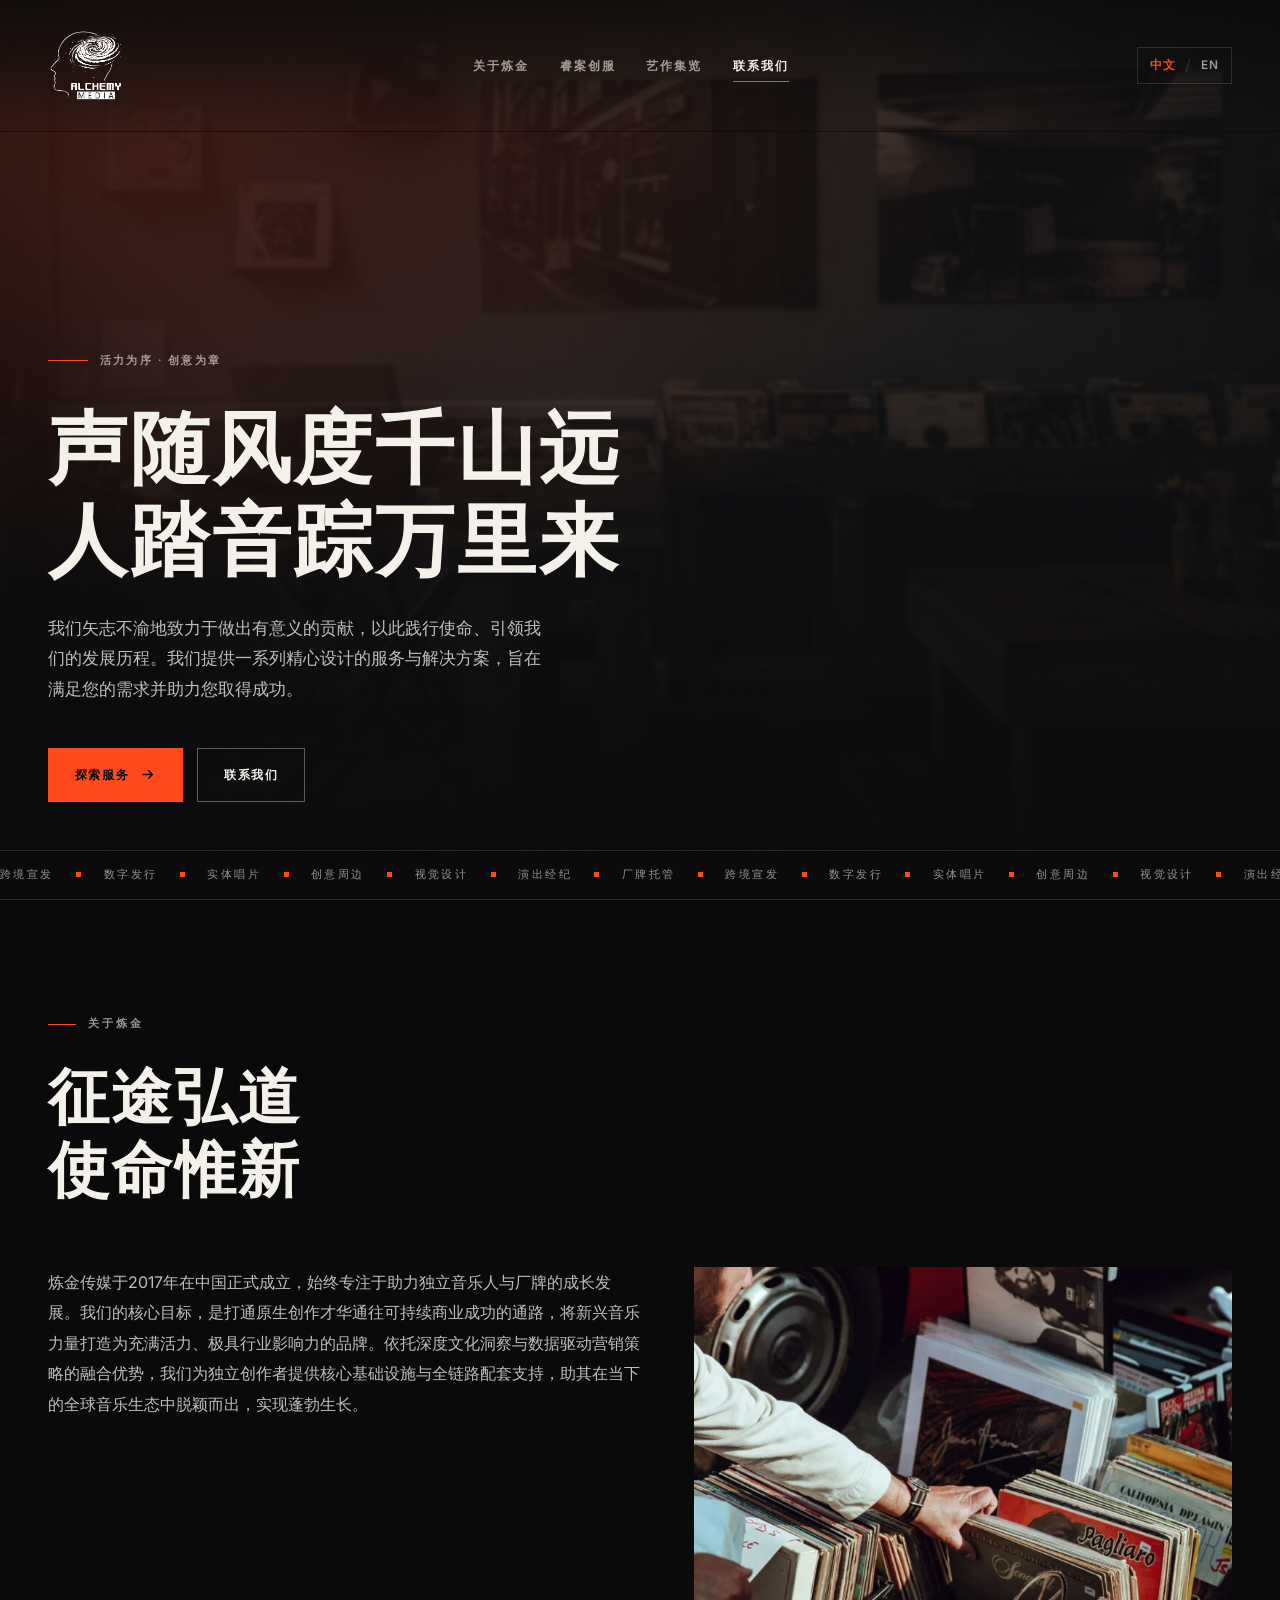
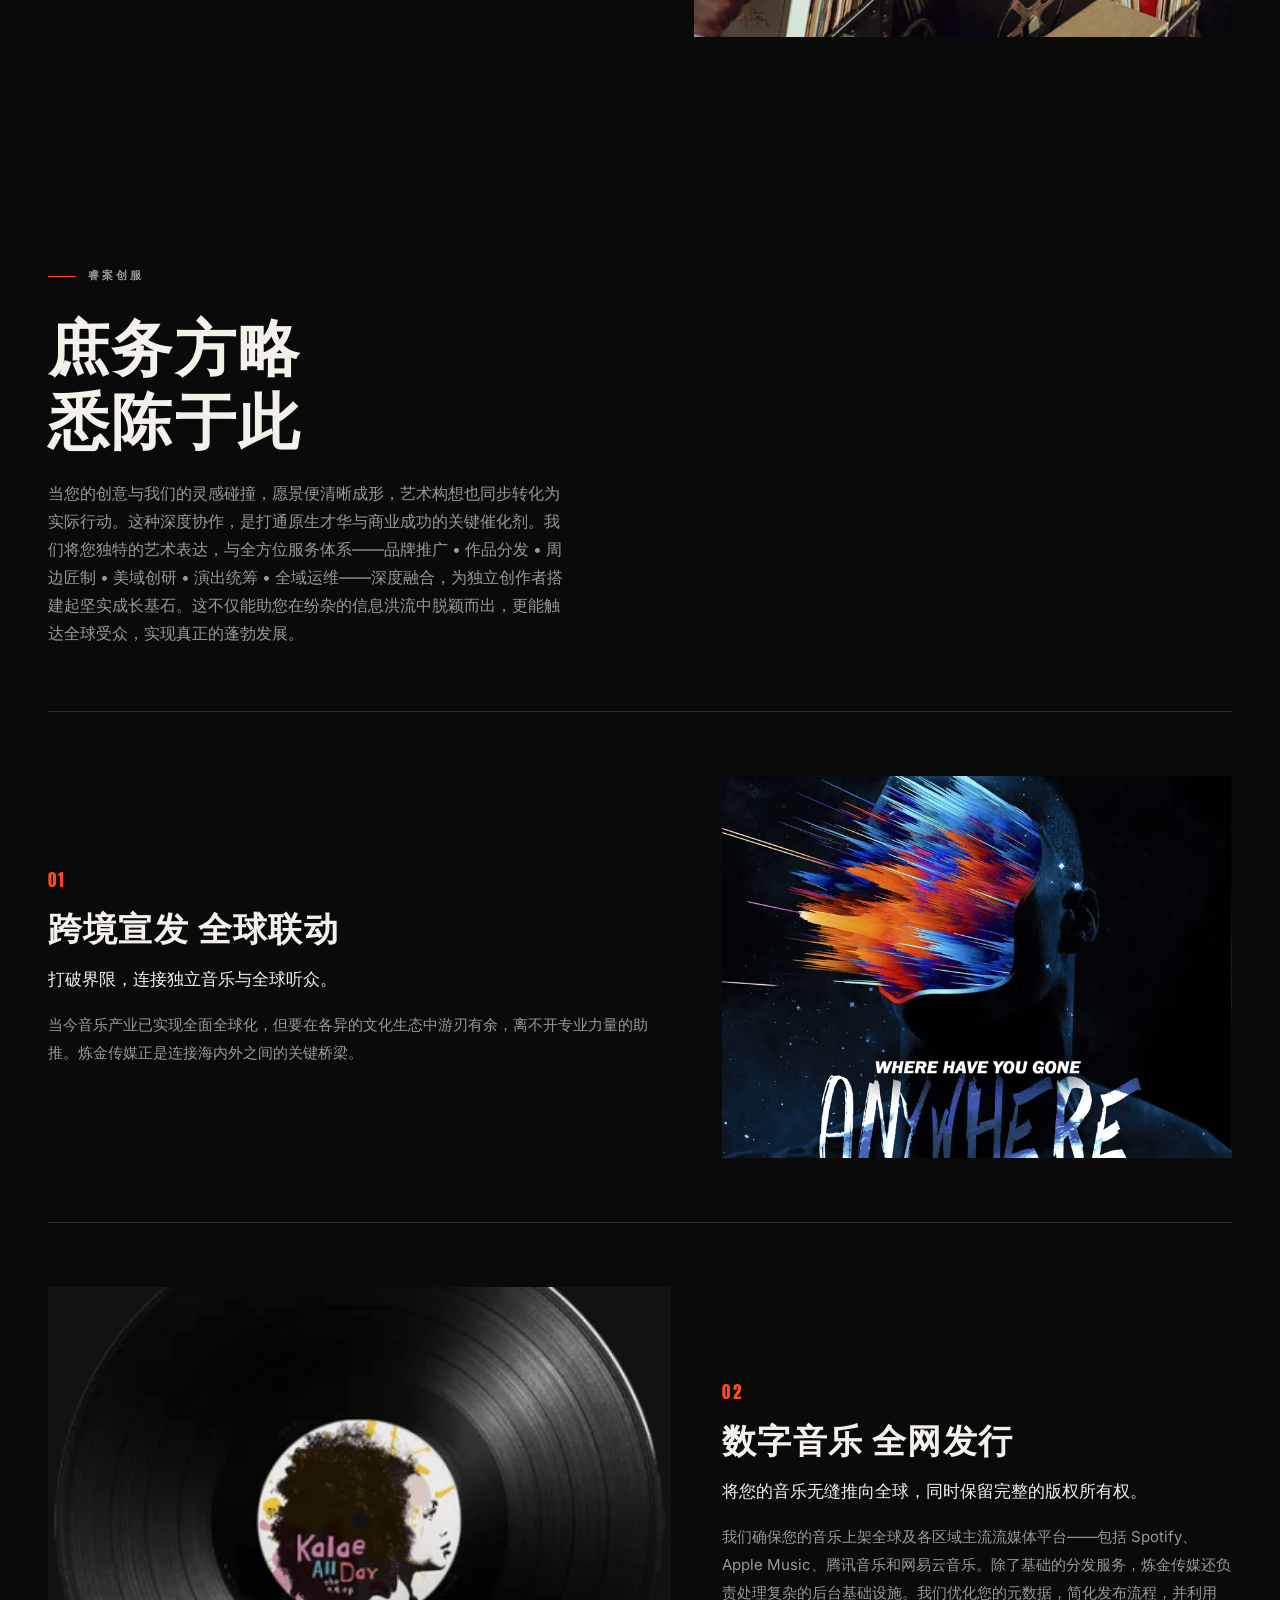
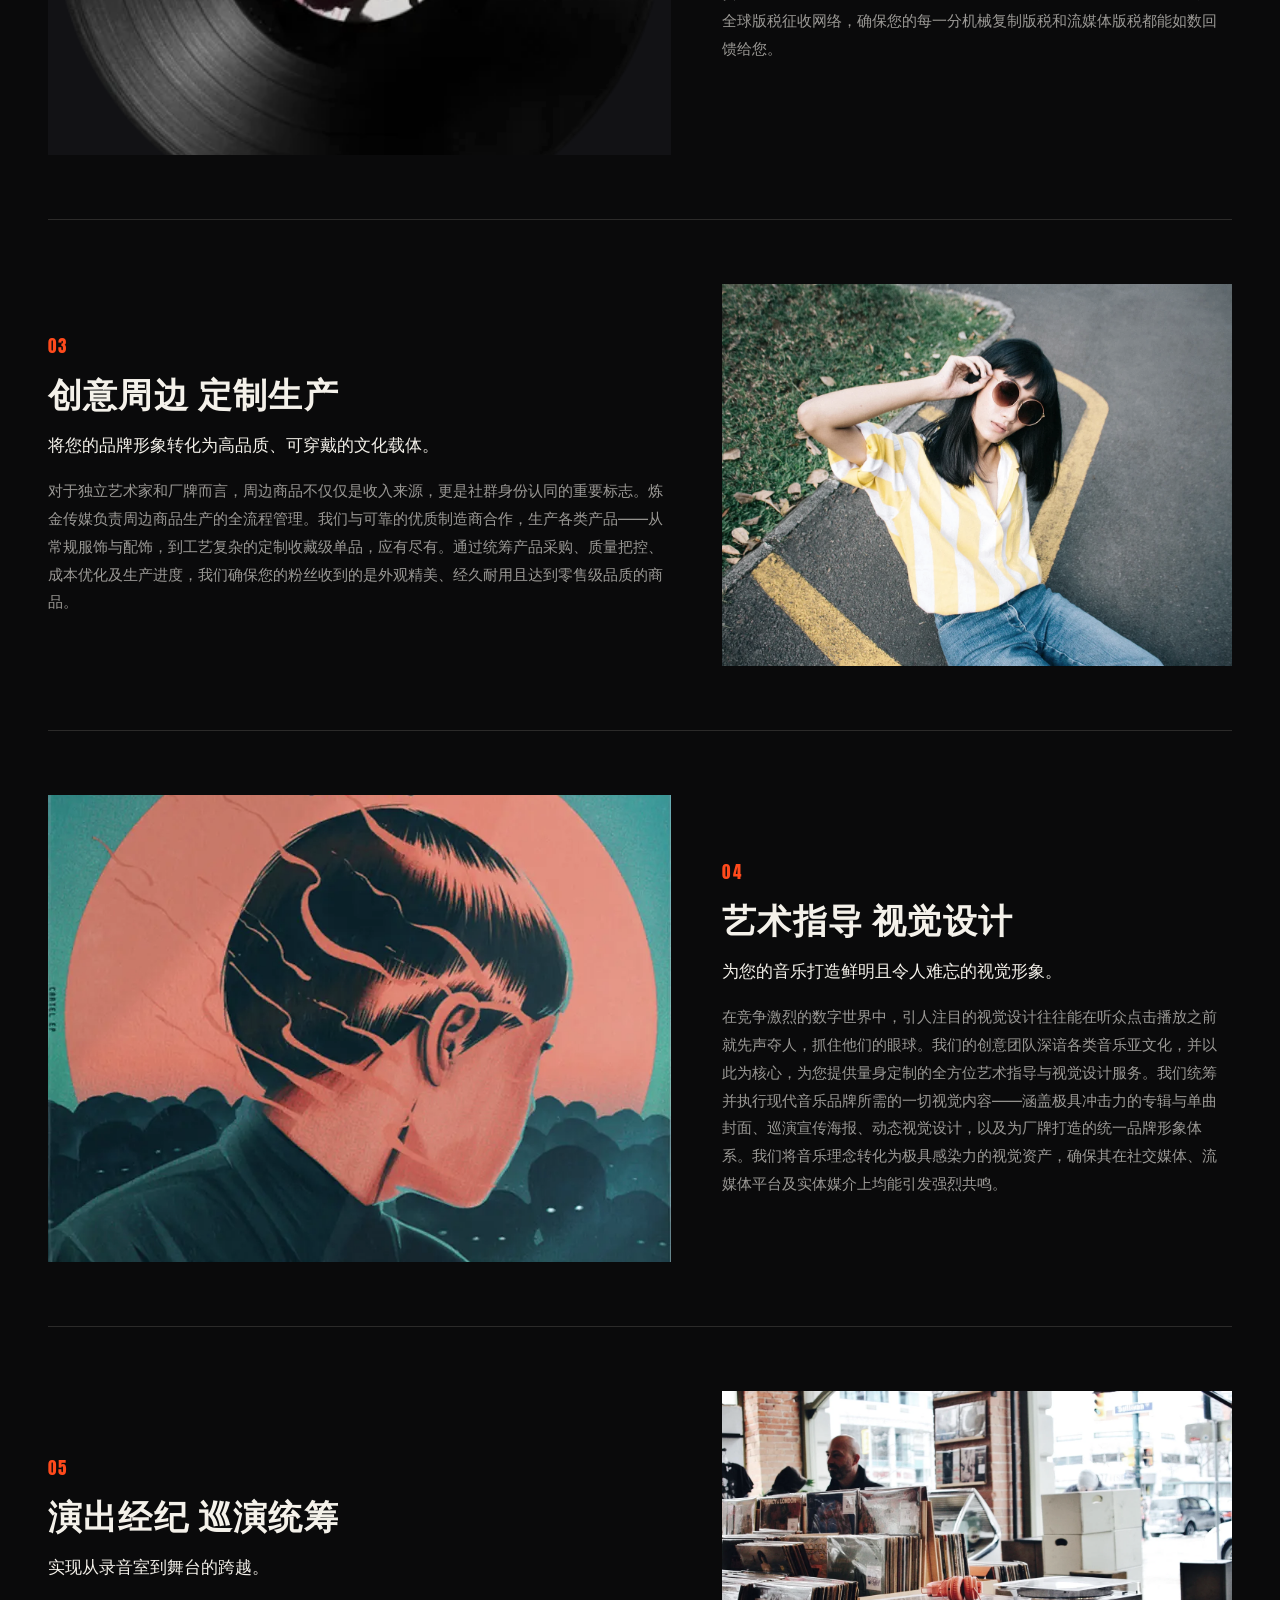
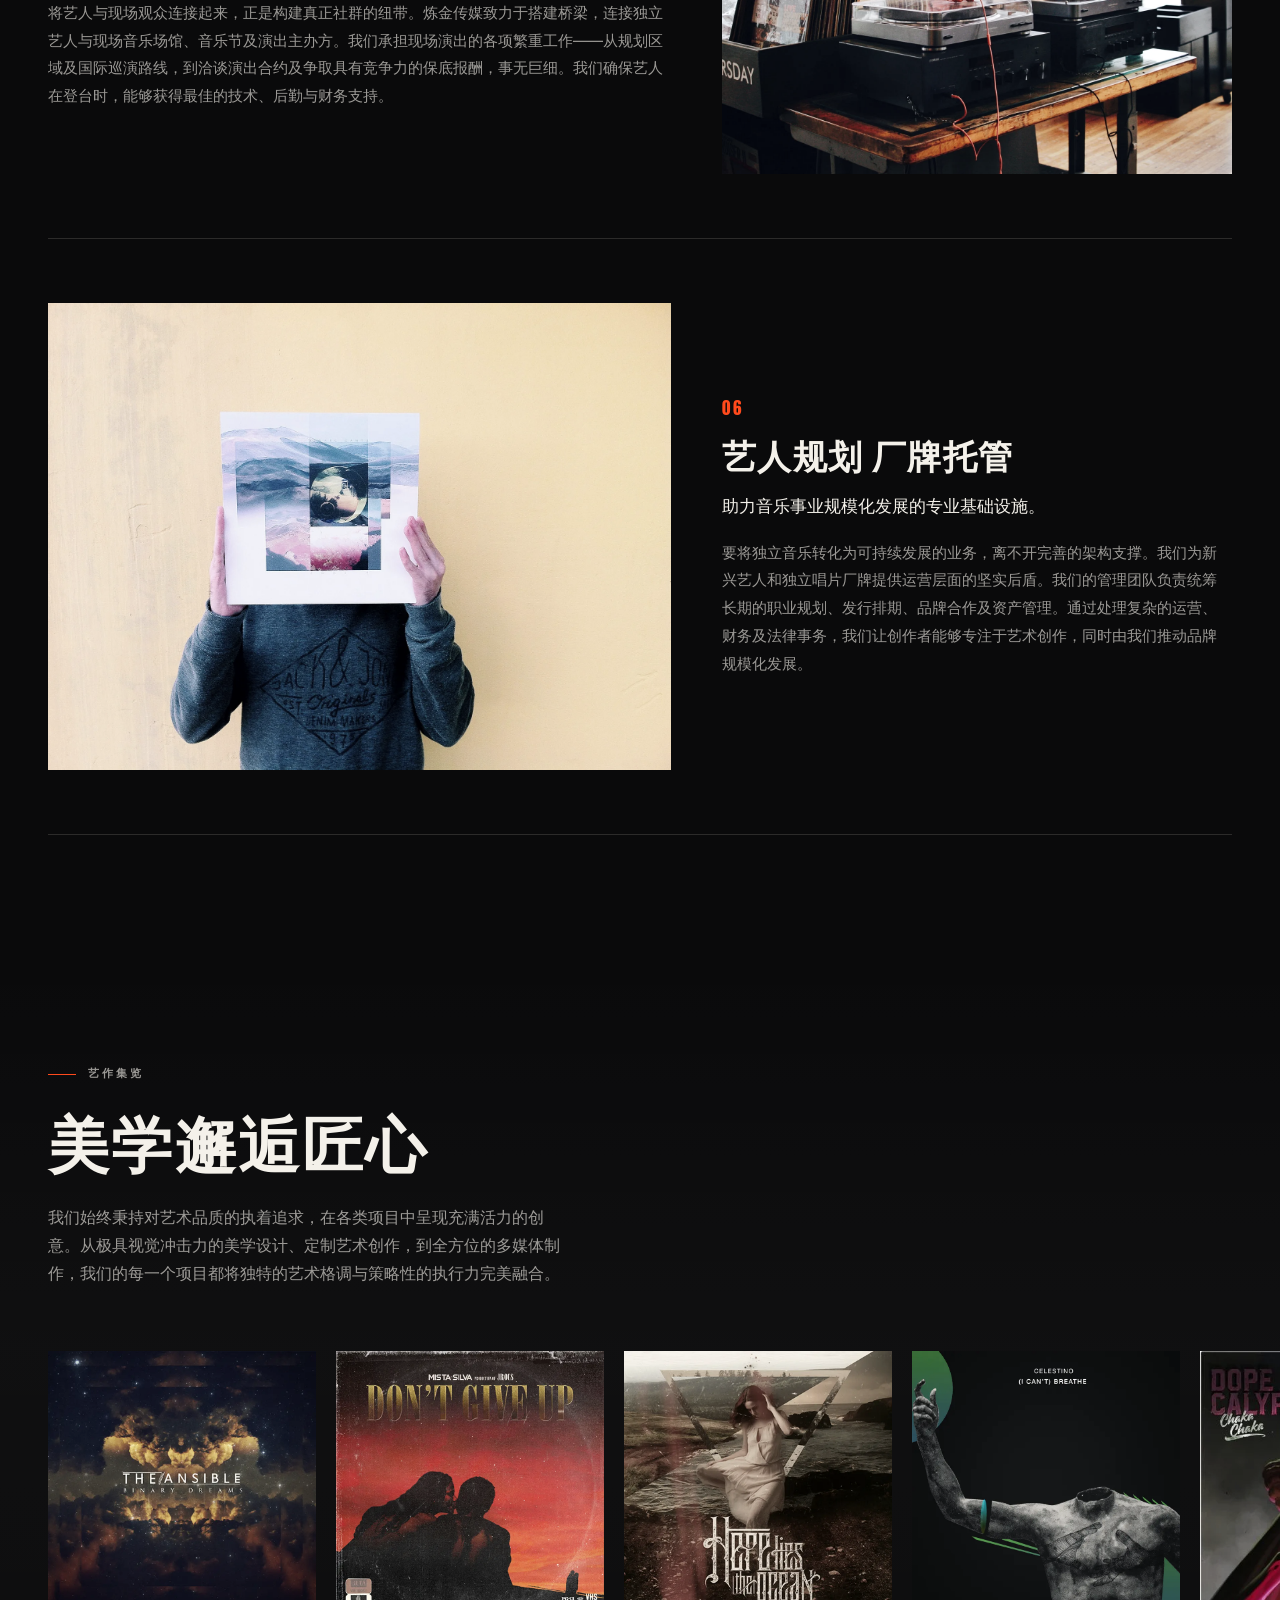
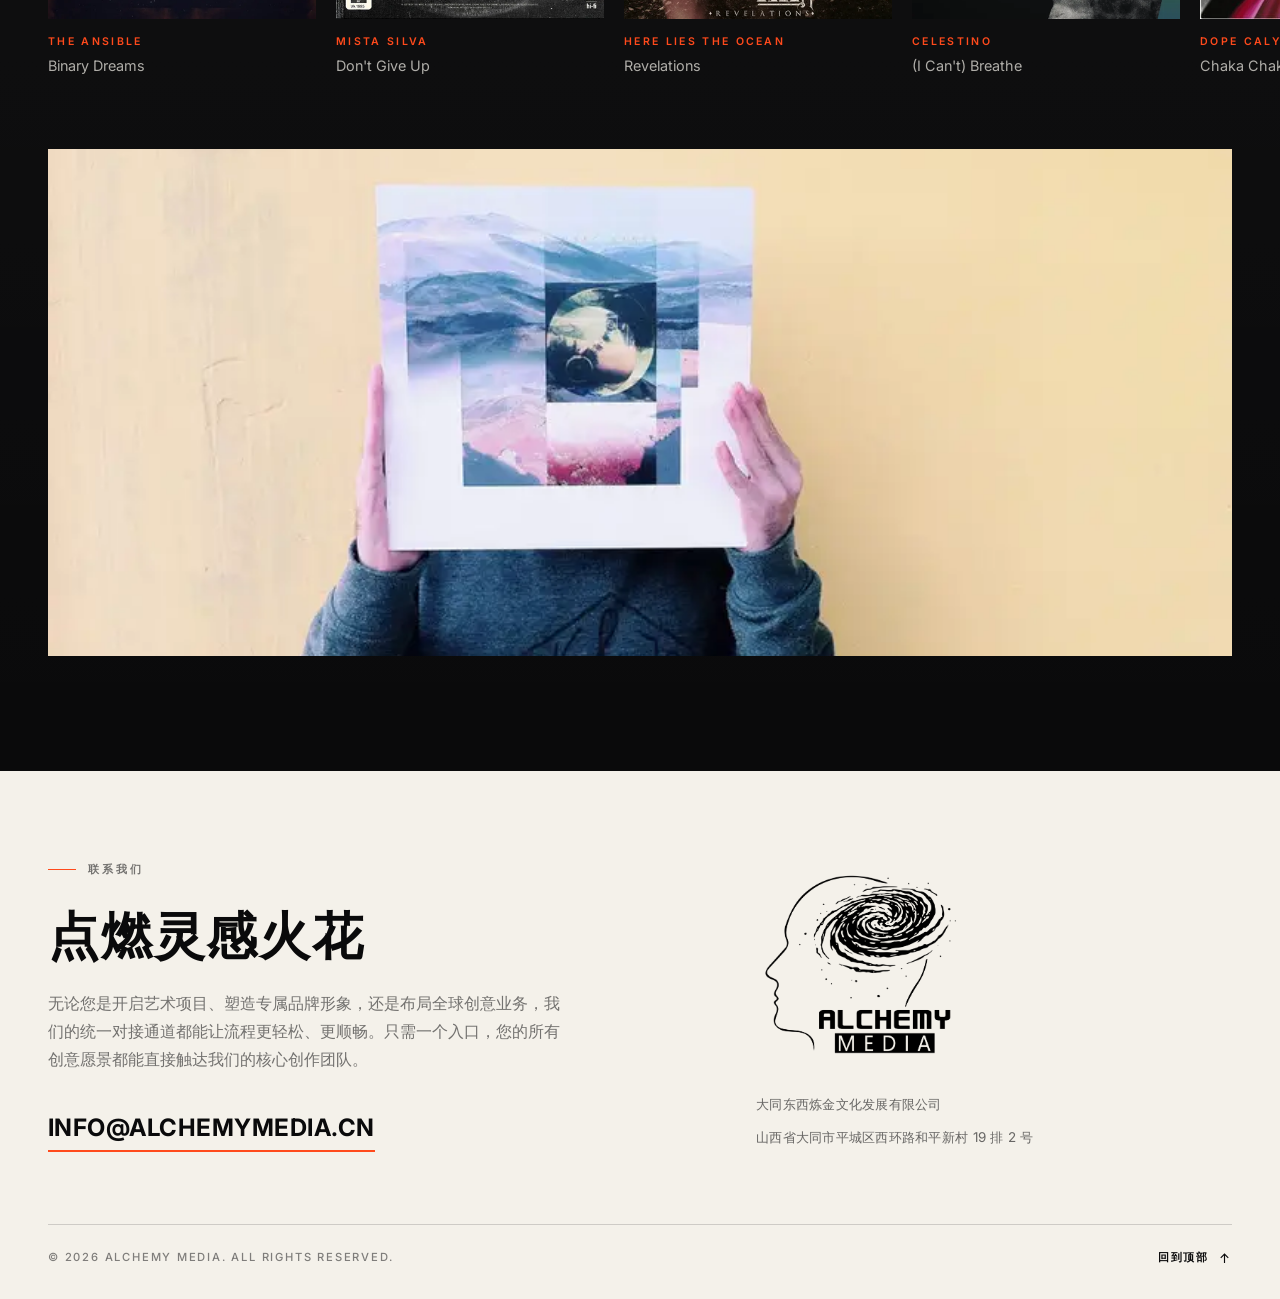
==== commit 1ac58ef0: "中文站文案修复7" ====
--- a/zh/index.html
+++ b/zh/index.html
@@ -470,7 +470,7 @@
           </li>
 
           <!-- 03 -->
-          <li class="service reveal" id="physical-distribution">
+          <!-- <li class="service reveal" id="physical-distribution">
             <div class="service__text">
               <span class="service__index">03</span>
               <h3 class="service__title">
@@ -489,12 +489,12 @@
               <img src="../images/akshay-chauhan-614025-unsplash.jpg" width="1600" height="1062" loading="lazy" decoding="async"
                    alt="独立唱片店内的黑胶唱片陈列">
             </figure>
-          </li>
-
-          <!-- 04 -->
+          </li> -->
+
+          <!-- 03 -->
           <li class="service reveal" id="merchandise">
             <div class="service__text">
-              <span class="service__index">04</span>
+              <span class="service__index">03</span>
               <h3 class="service__title">
                 <span>创意周边 定制生产</span>
 
@@ -513,10 +513,10 @@
             </figure>
           </li>
 
-          <!-- 05 -->
+          <!-- 04 -->
           <li class="service reveal" id="visual-design">
             <div class="service__text">
-              <span class="service__index">05</span>
+              <span class="service__index">04</span>
               <h3 class="service__title">
                 <span>艺术指导 视觉设计</span>
 
@@ -535,10 +535,10 @@
             </figure>
           </li>
 
-          <!-- 06 -->
+          <!-- 05 -->
           <li class="service reveal" id="live-booking">
             <div class="service__text">
-              <span class="service__index">06</span>
+              <span class="service__index">05</span>
               <h3 class="service__title">
                 <span>演出经纪 巡演统筹</span>
 
@@ -557,10 +557,10 @@
             </figure>
           </li>
 
-          <!-- 07 -->
+          <!-- 06 -->
           <li class="service reveal" id="label-management">
             <div class="service__text">
-              <span class="service__index">07</span>
+              <span class="service__index">06</span>
               <h3 class="service__title">
                 <span>艺人规划 厂牌托管</span>
 
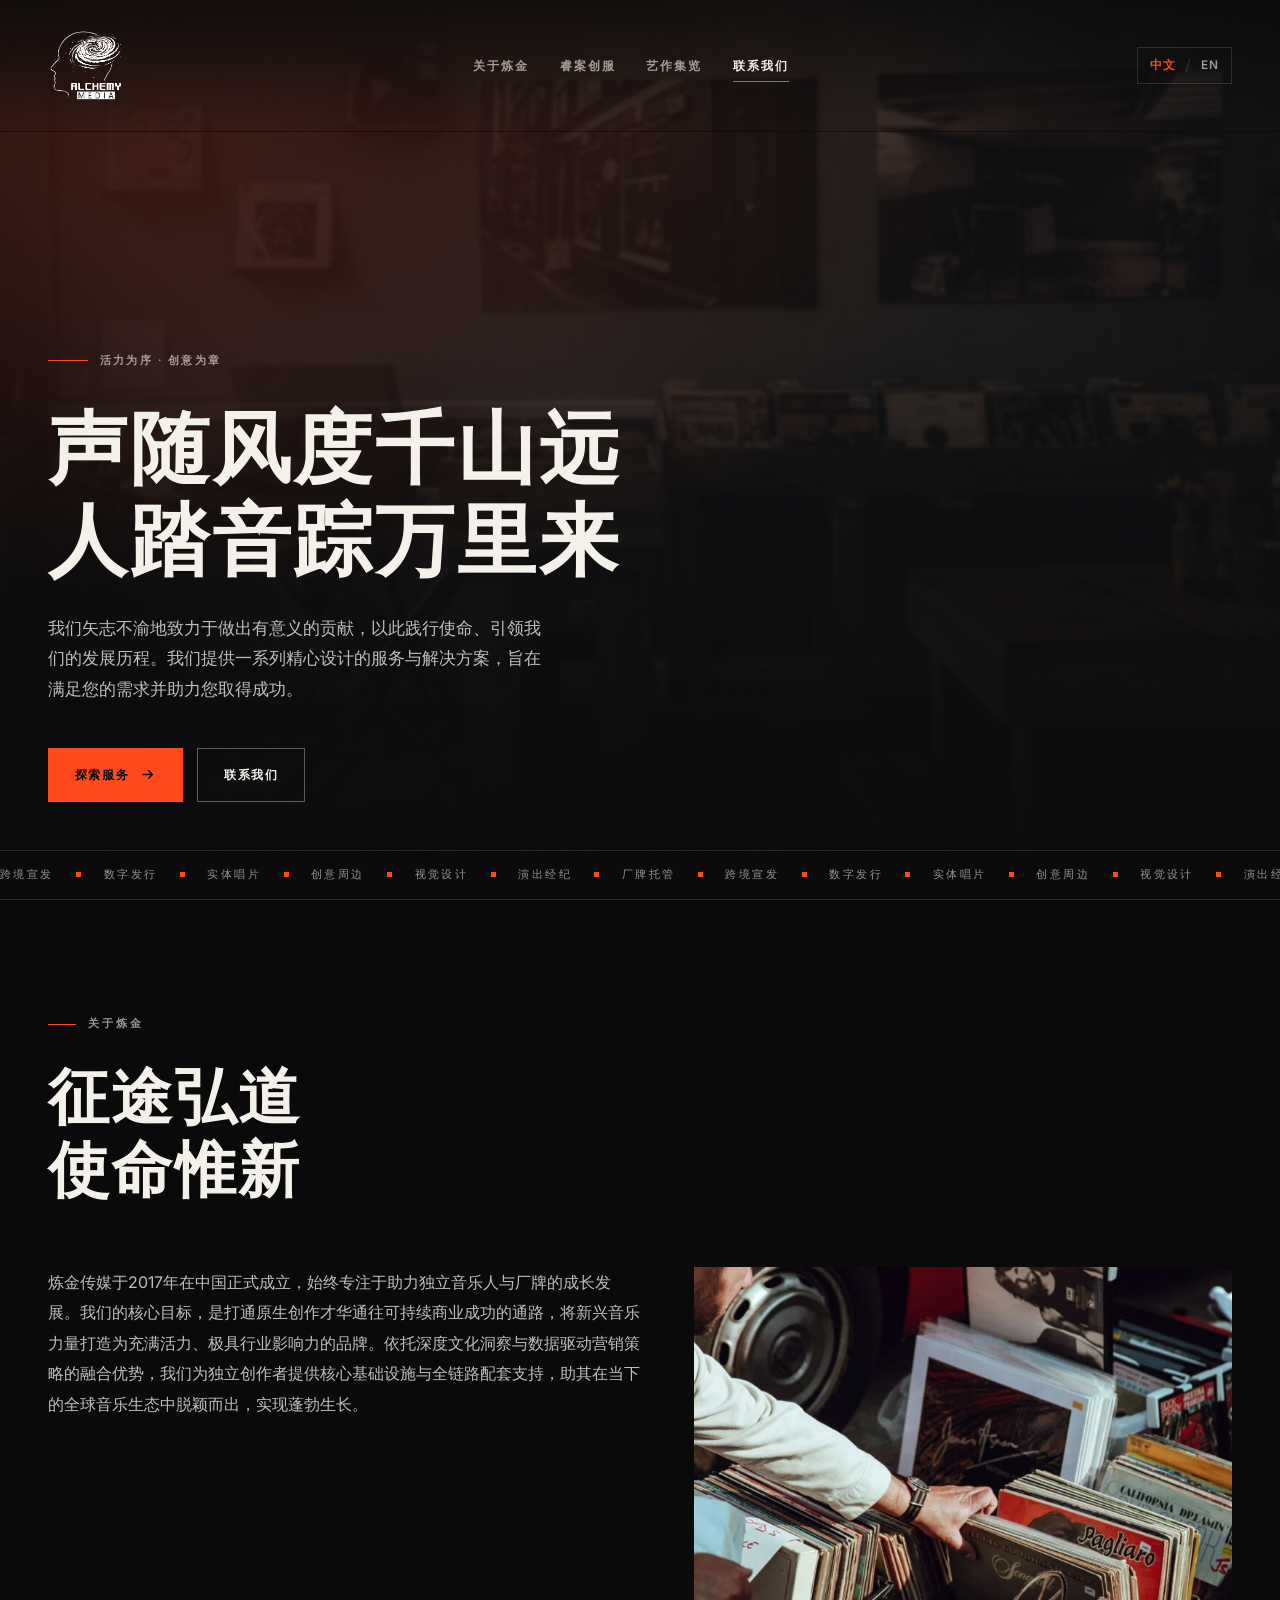
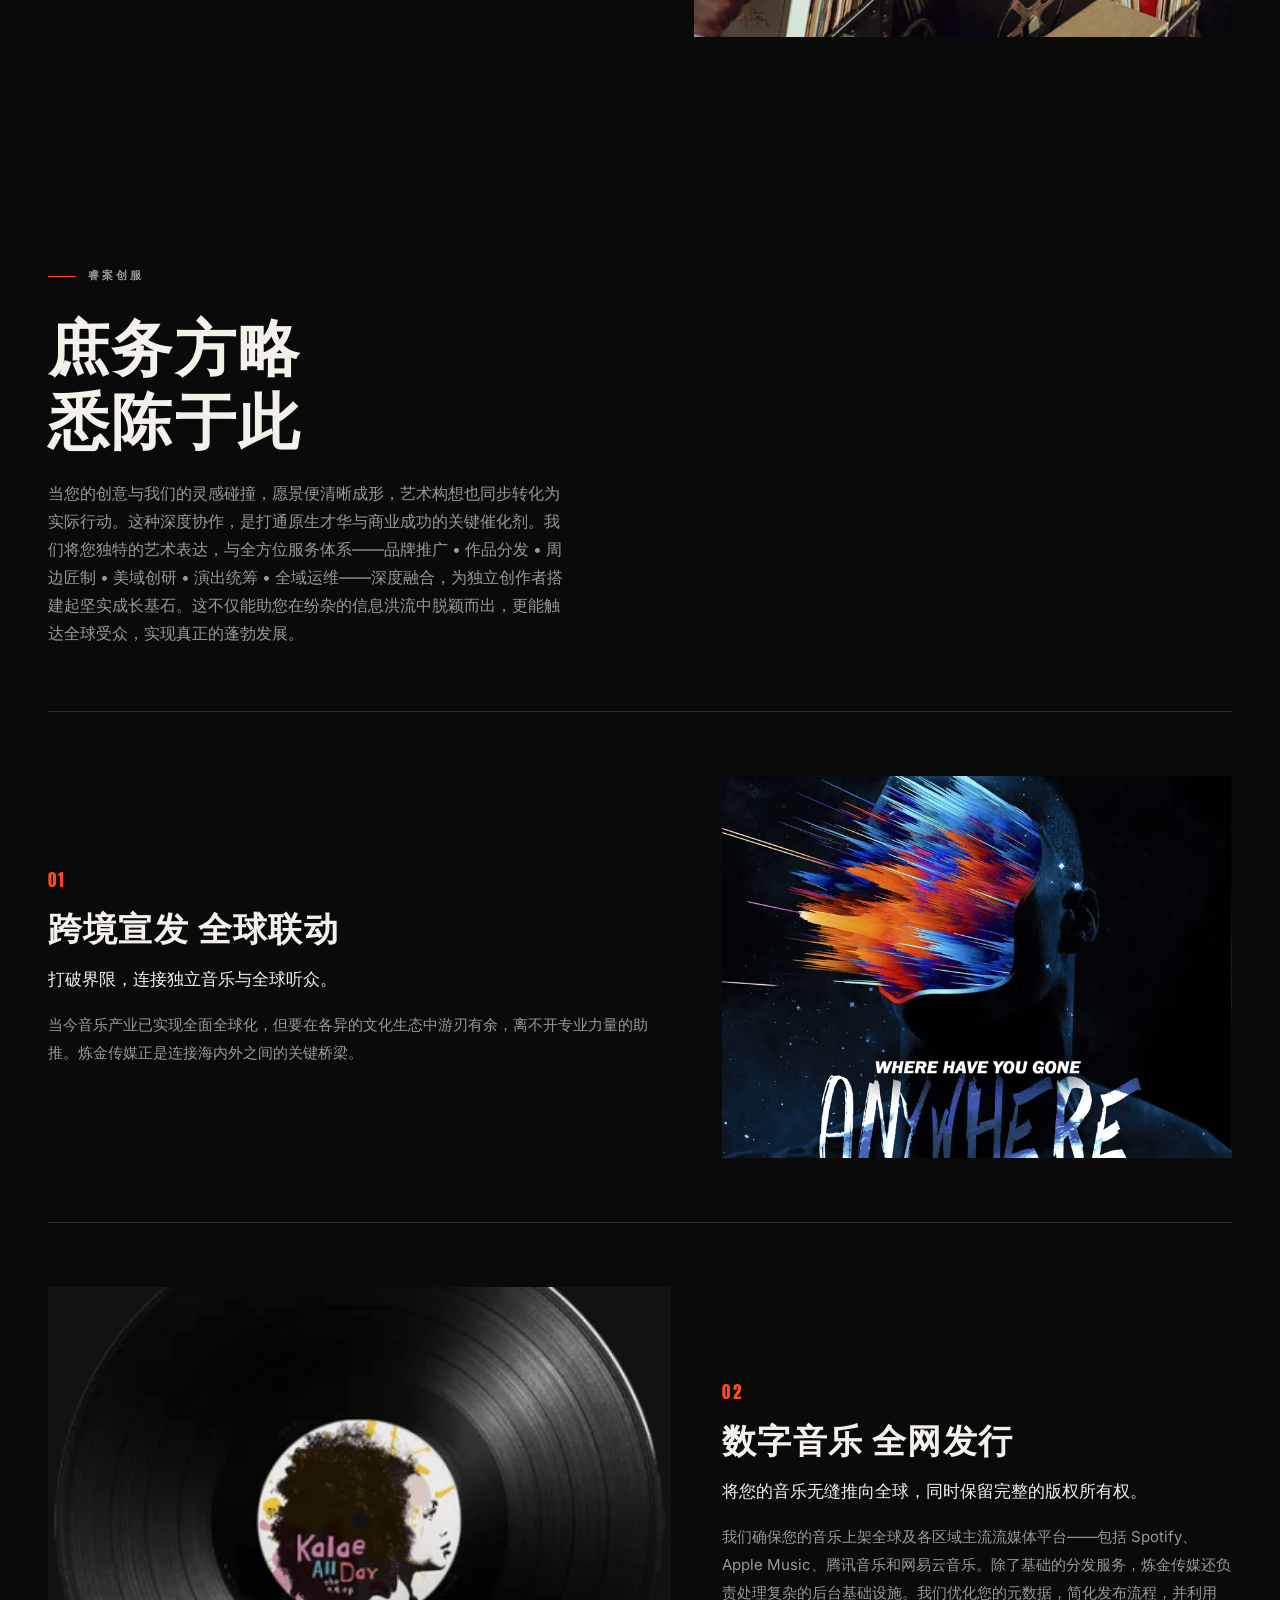
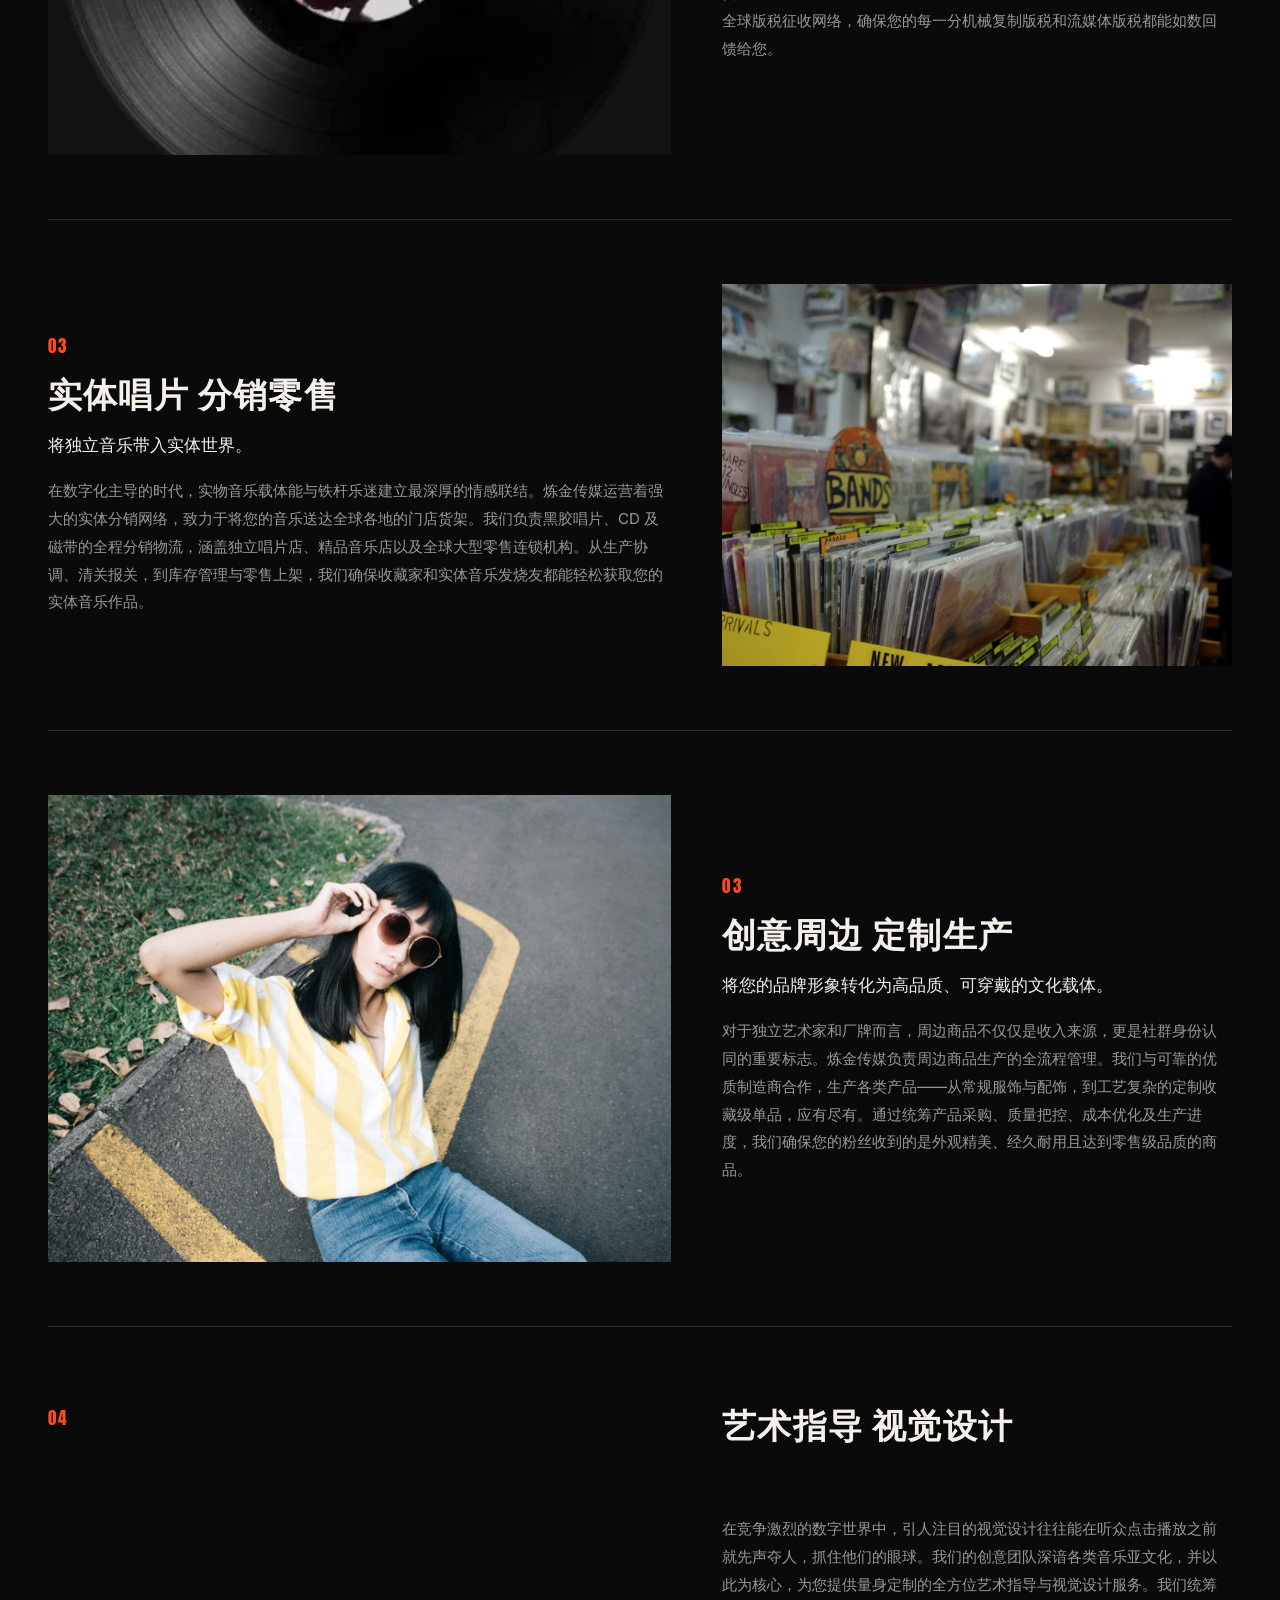
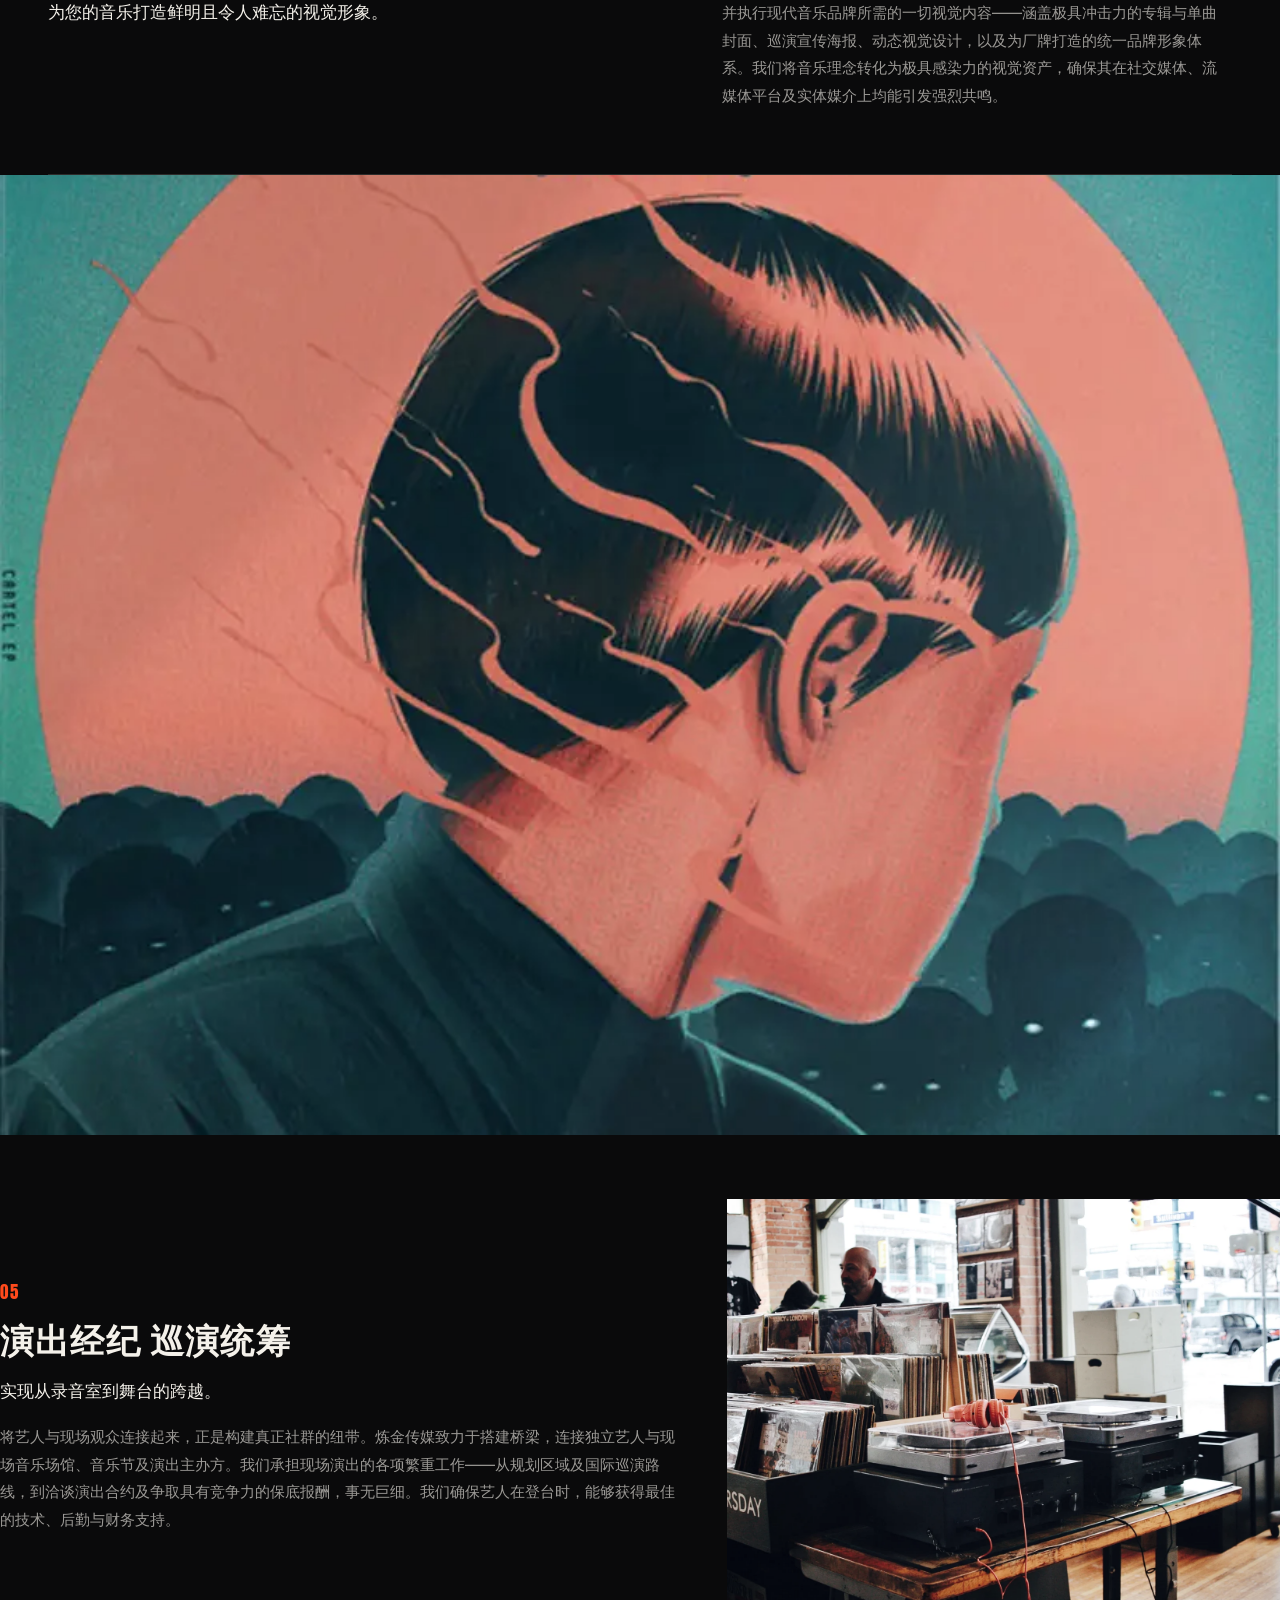
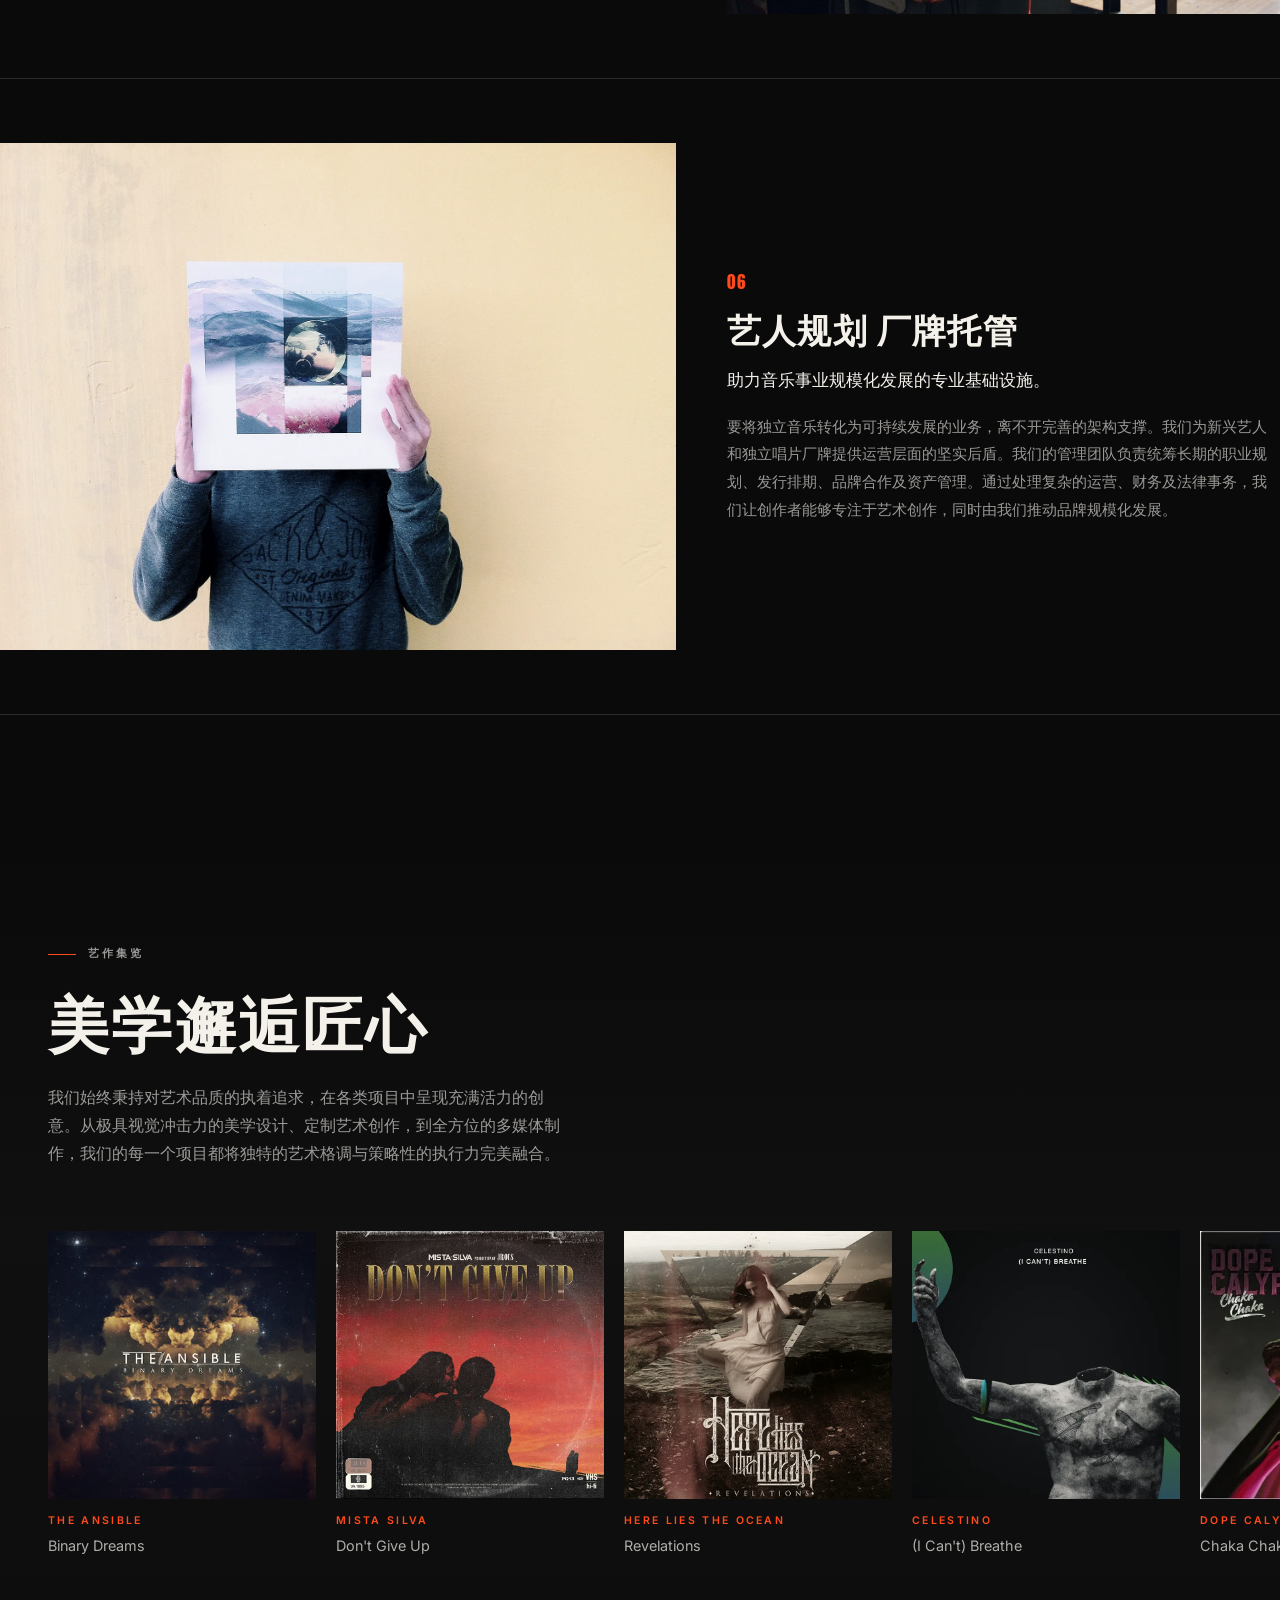
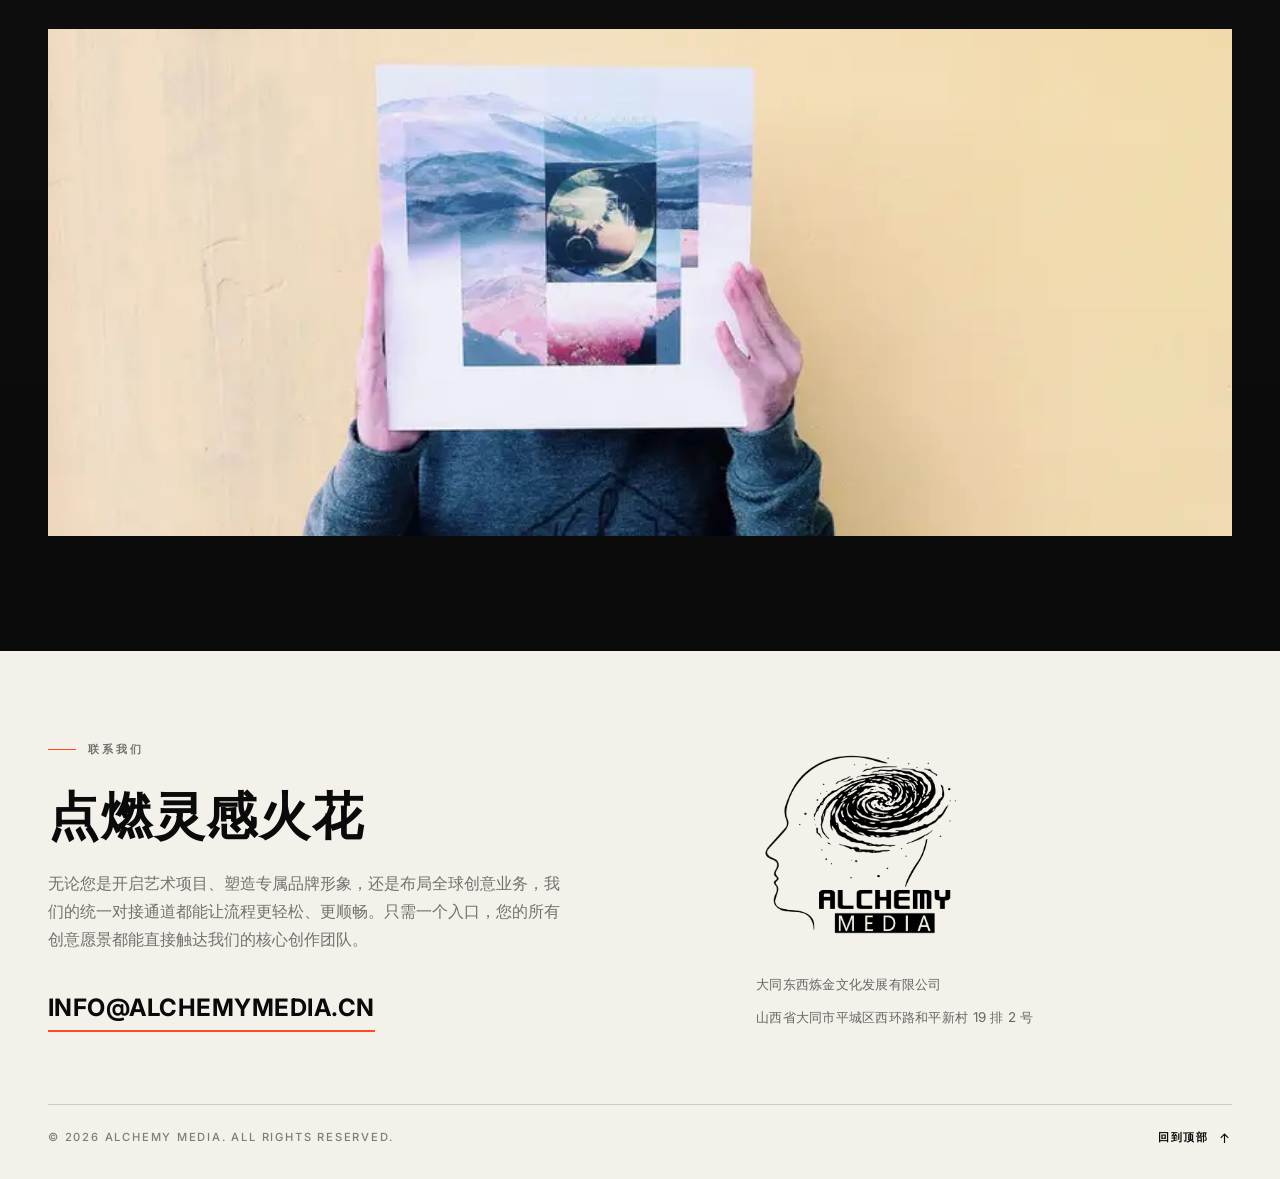
==== commit d3cb3045: "修改锚点" ====
--- a/zh/index.html
+++ b/zh/index.html
@@ -418,13 +418,13 @@
             <span>庶务方略<br>悉陈于此</span>
 
           </h2>
-          <p class="section-lead">当您的创意与我们的灵感碰撞，愿景便清晰成形，艺术构想也同步转化为实际行动。这种深度协作，是打通原生才华与商业成功的关键催化剂。我们将您独特的艺术表达，与全方位服务体系——<a href="#cross-border-promotion">品牌推广</a> • <a href="#digital-distribution">作品分发</a> • <a href="#physical-distribution">周边匠制</a> • <a href="#merchandise">美域创研</a> •  <a href="#live-booking">演出统筹</a> • <a href="#label-management">全域运维</a>——深度融合，为独立创作者搭建起坚实成长基石。这不仅能助您在纷杂的信息洪流中脱颖而出，更能触达全球受众，实现真正的蓬勃发展。</p>
+          <p class="section-lead">当您的创意与我们的灵感碰撞，愿景便清晰成形，艺术构想也同步转化为实际行动。这种深度协作，是打通原生才华与商业成功的关键催化剂。我们将您独特的艺术表达，与全方位服务体系——<a href="#promotion">品牌推广</a> • <a href="#distribution">作品分发</a> • <a href="#production">周边匠制</a> • <a href="#acsthetics">美域创研</a> •  <a href="#booking">演出统筹</a> • <a href="#management">全域运维</a>——深度融合，为独立创作者搭建起坚实成长基石。这不仅能助您在纷杂的信息洪流中脱颖而出，更能触达全球受众，实现真正的蓬勃发展。</p>
         </header>
 
         <ol class="services">
 
           <!-- 01 -->
-          <li class="service reveal" id="cross-border-promotion">
+          <li class="service reveal" id="promotion">
             <div class="service__text">
               <span class="service__index">01</span>
               <h3 class="service__title">
@@ -448,7 +448,7 @@
           </li>
 
           <!-- 02 -->
-          <li class="service reveal" id="digital-distribution">
+          <li class="service reveal" id="distribution">
             <div class="service__text">
               <span class="service__index">02</span>
               <h3 class="service__title">
@@ -470,7 +470,7 @@
           </li>
 
           <!-- 03 -->
-          <!-- <li class="service reveal" id="physical-distribution">
+           <li class="service reveal" id="physical-distribution">
             <div class="service__text">
               <span class="service__index">03</span>
               <h3 class="service__title">
@@ -489,10 +489,10 @@
               <img src="../images/akshay-chauhan-614025-unsplash.jpg" width="1600" height="1062" loading="lazy" decoding="async"
                    alt="独立唱片店内的黑胶唱片陈列">
             </figure>
-          </li> -->
+          </li> 
 
           <!-- 03 -->
-          <li class="service reveal" id="merchandise">
+          <li class="service reveal" id="production">
             <div class="service__text">
               <span class="service__index">03</span>
               <h3 class="service__title">
@@ -514,7 +514,7 @@
           </li>
 
           <!-- 04 -->
-          <li class="service reveal" id="visual-design">
+          <li class="service reveal" id="aesthetics>
             <div class="service__text">
               <span class="service__index">04</span>
               <h3 class="service__title">
@@ -536,7 +536,7 @@
           </li>
 
           <!-- 05 -->
-          <li class="service reveal" id="live-booking">
+          <li class="service reveal" id="booking">
             <div class="service__text">
               <span class="service__index">05</span>
               <h3 class="service__title">
@@ -558,7 +558,7 @@
           </li>
 
           <!-- 06 -->
-          <li class="service reveal" id="label-management">
+          <li class="service reveal" id="management">
             <div class="service__text">
               <span class="service__index">06</span>
               <h3 class="service__title">
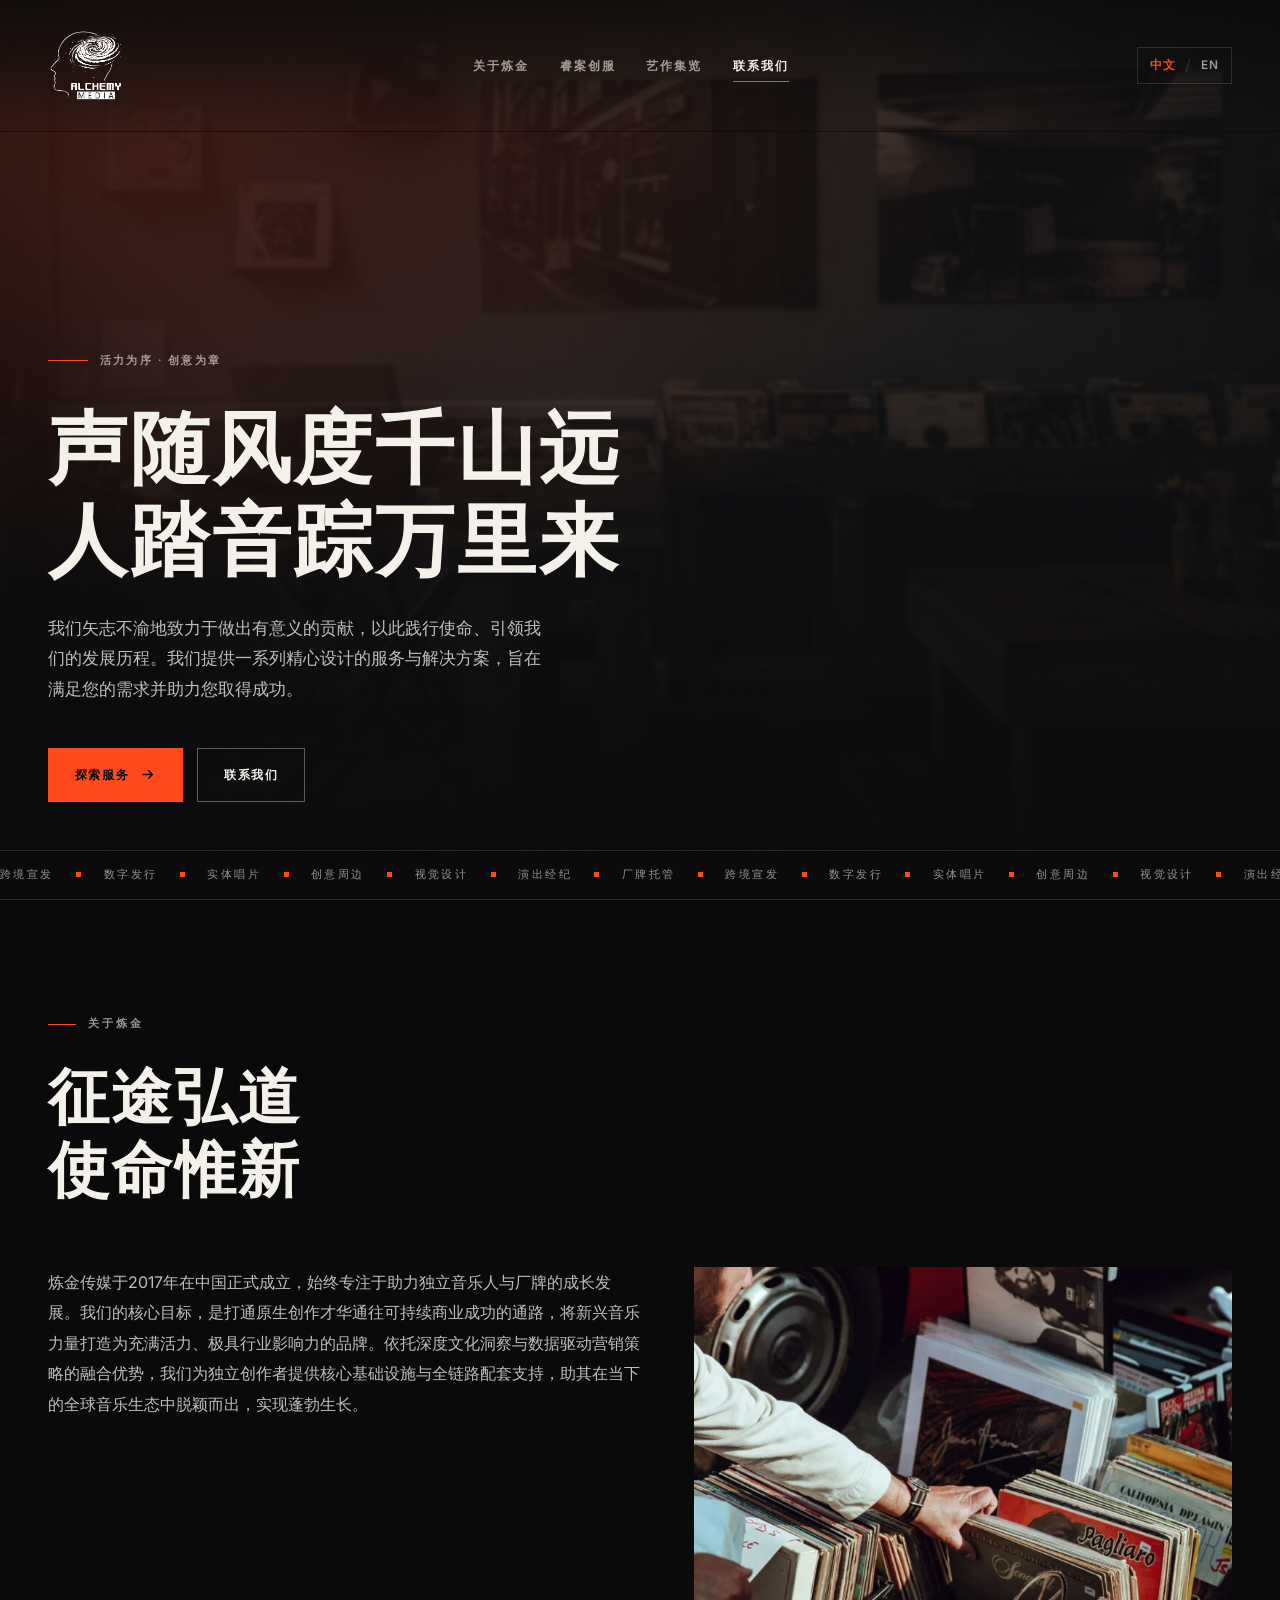
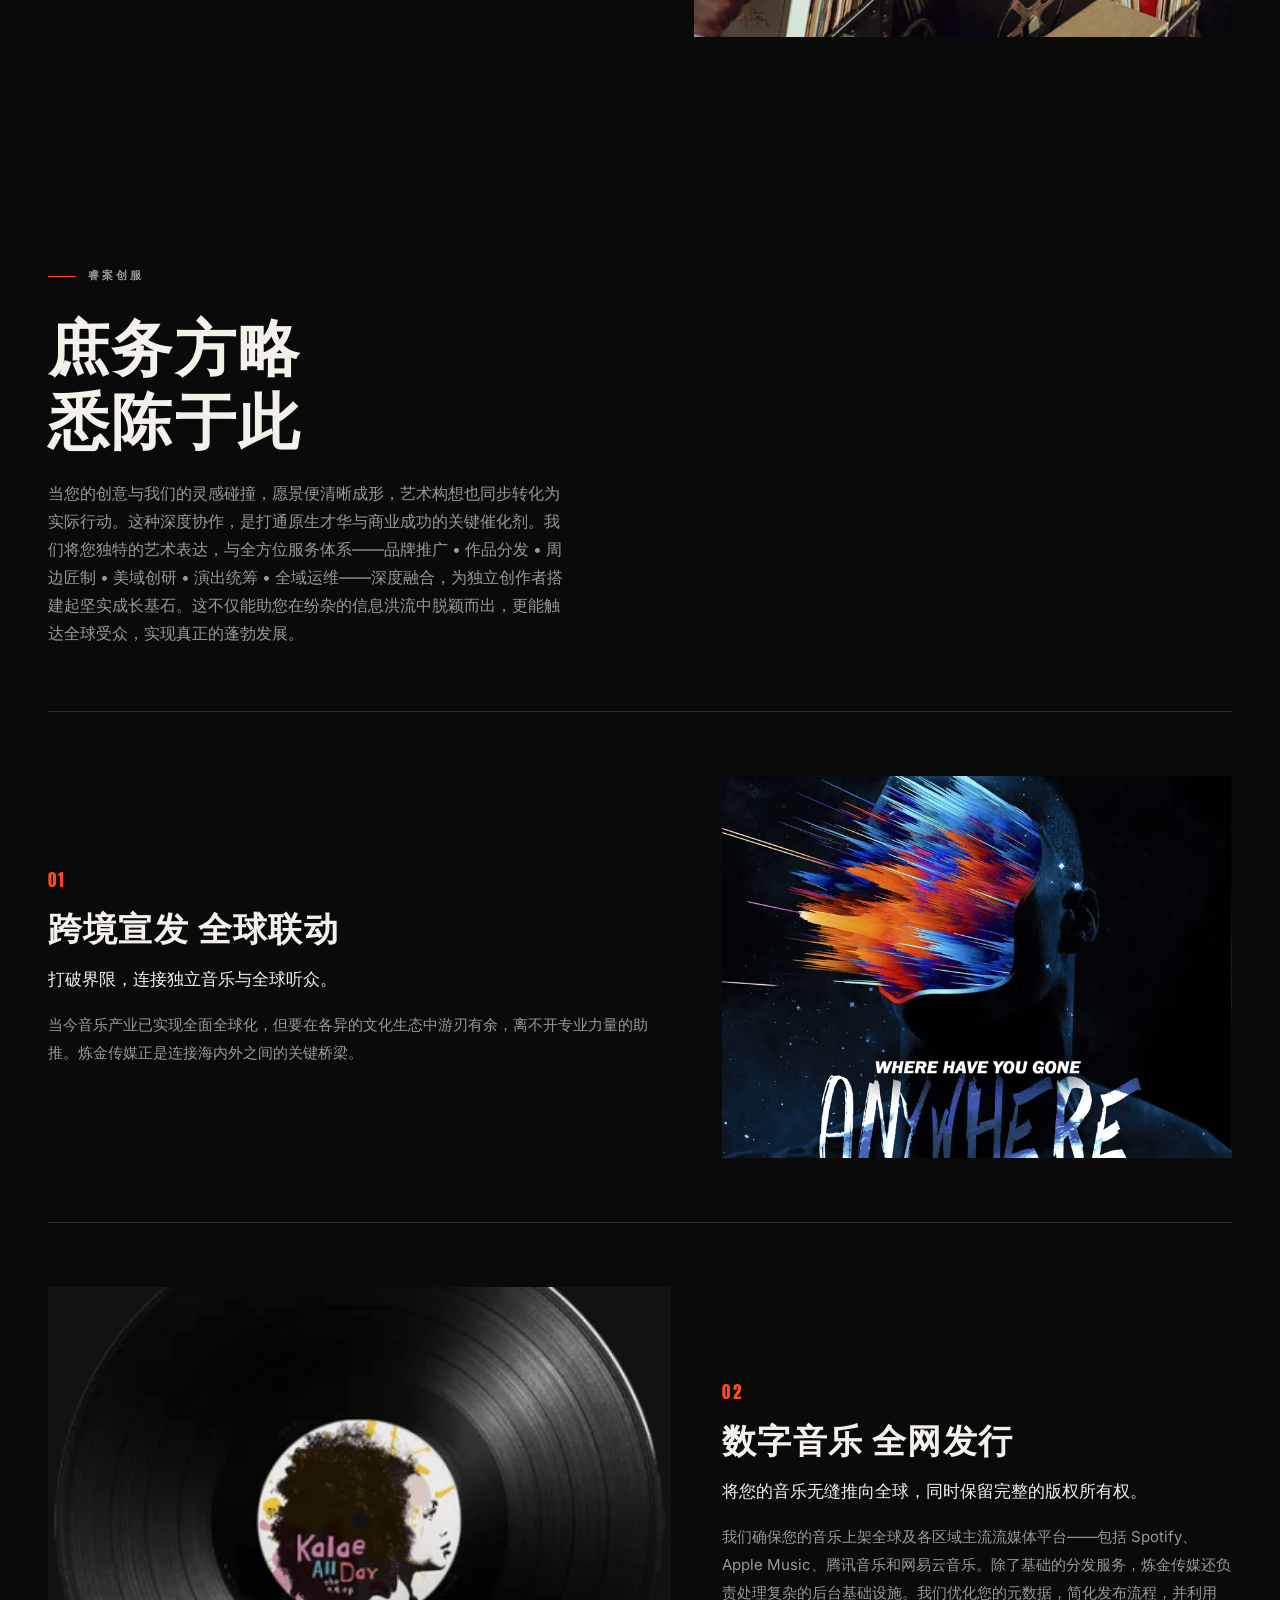
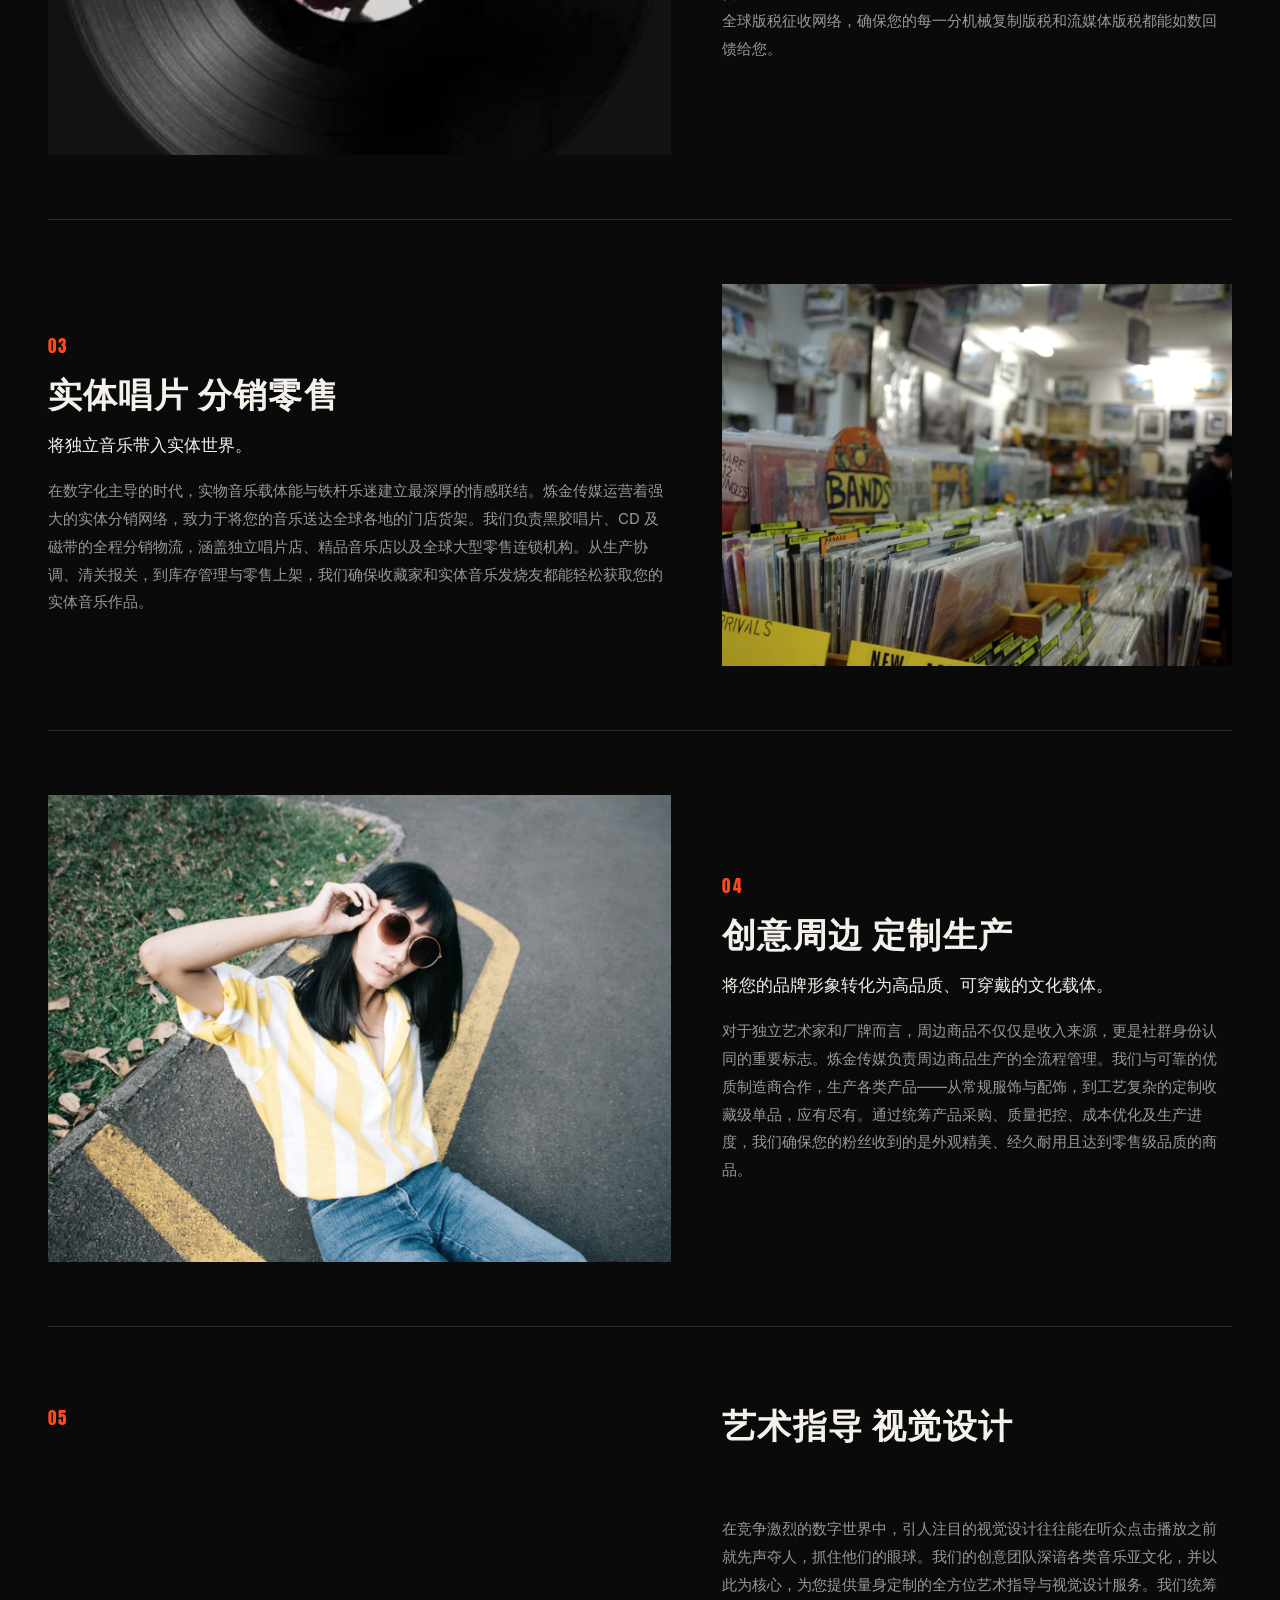
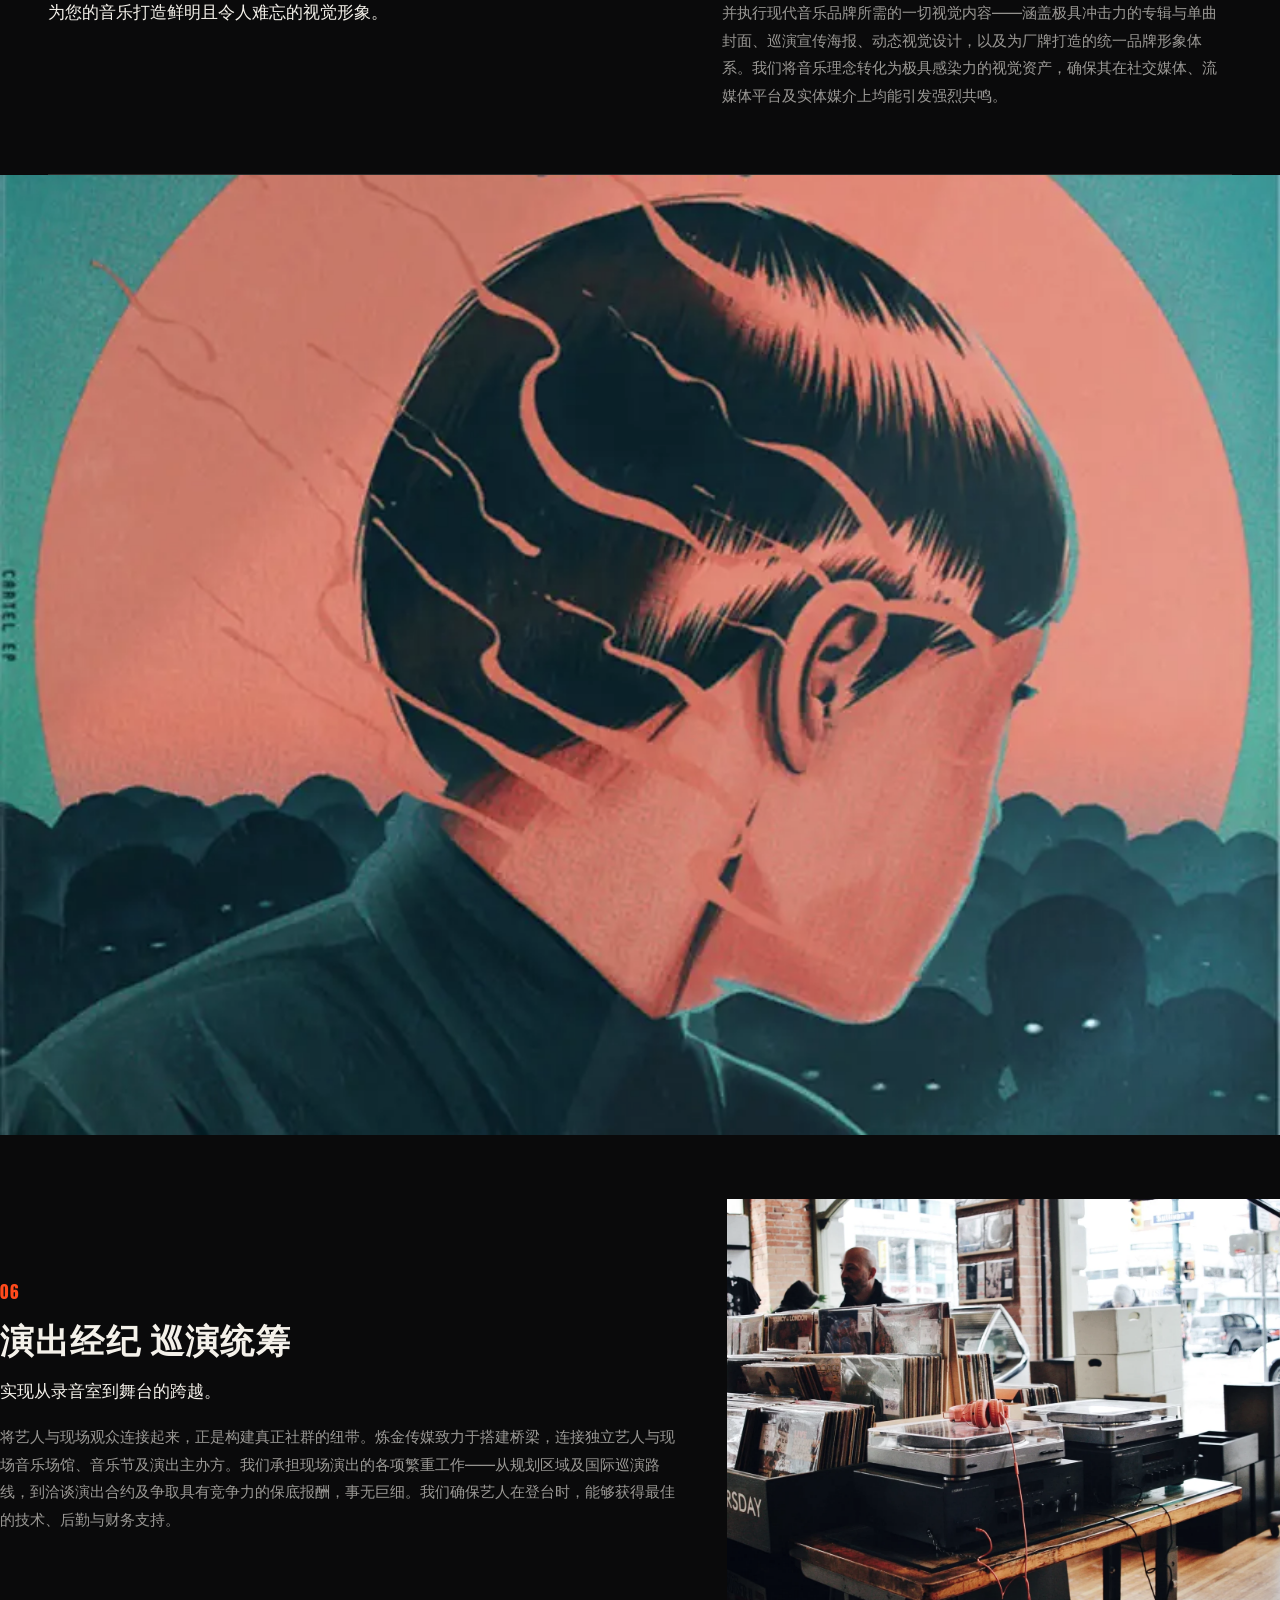
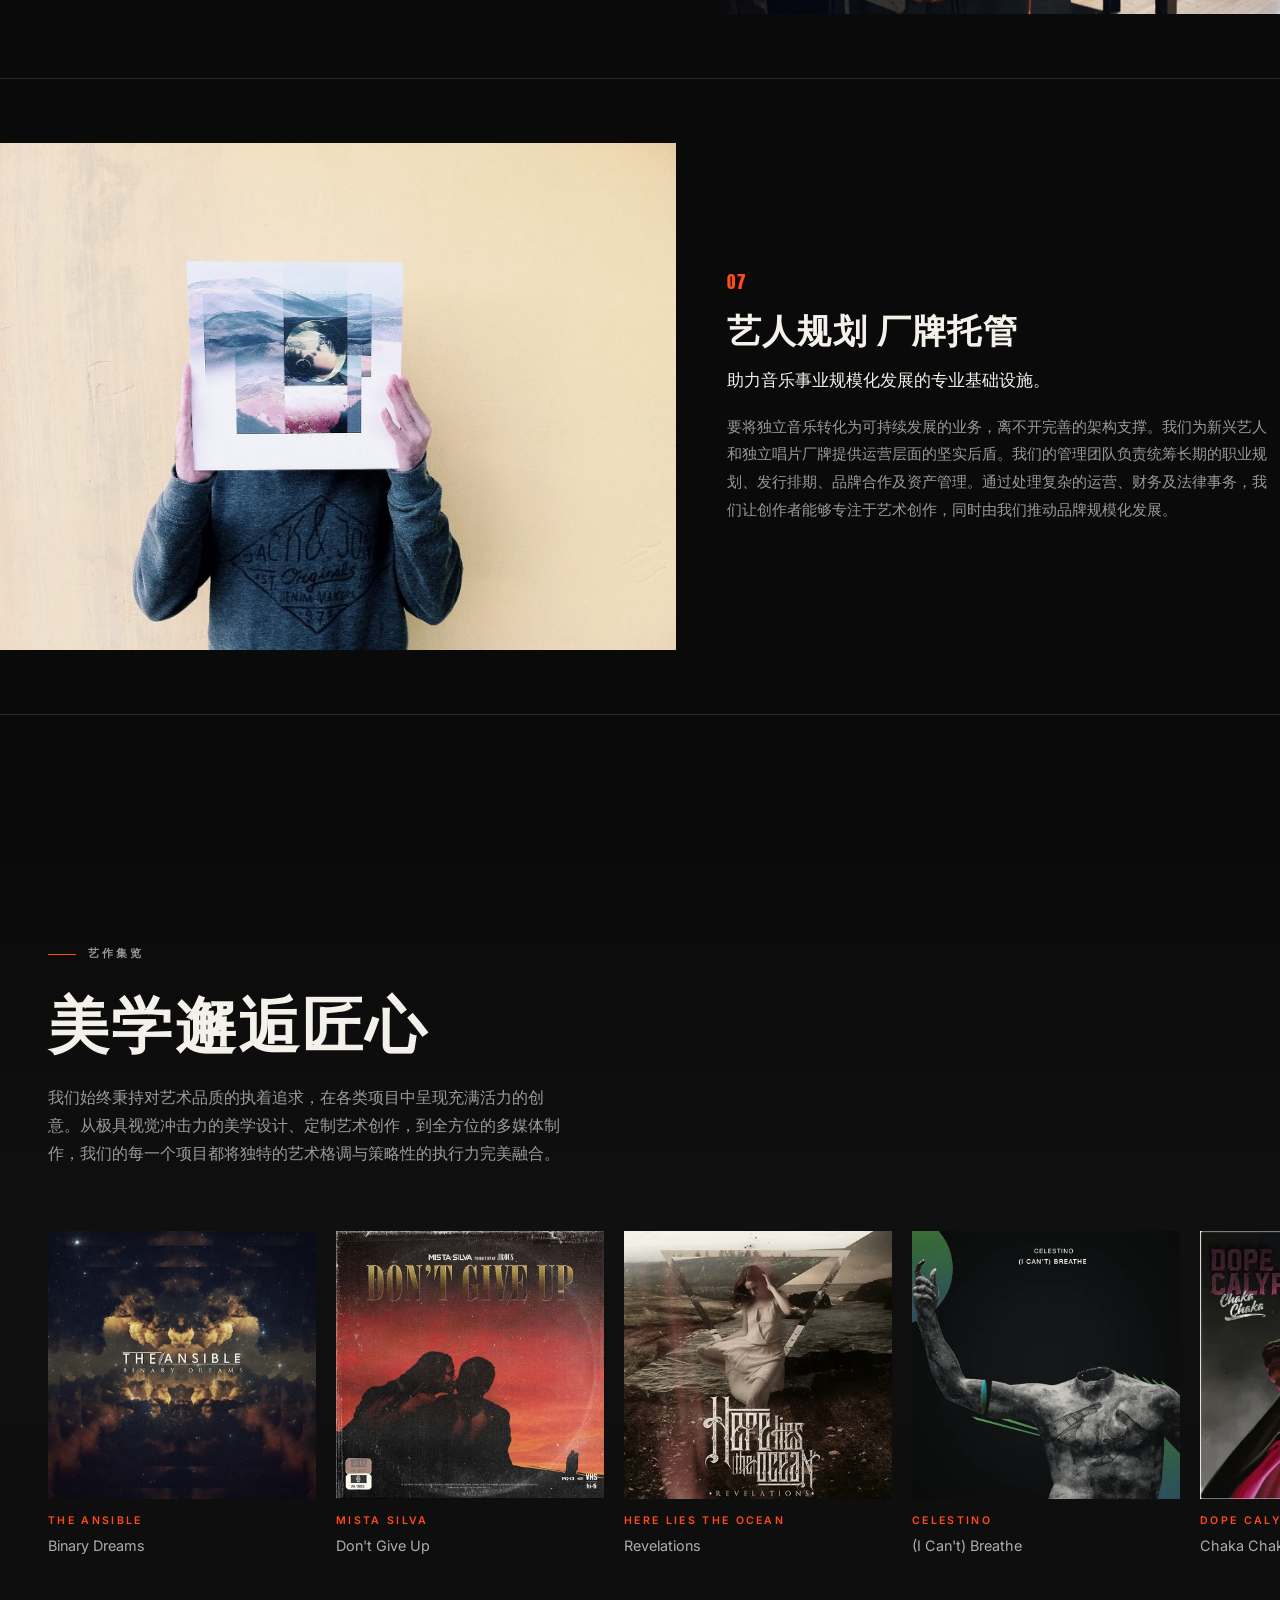
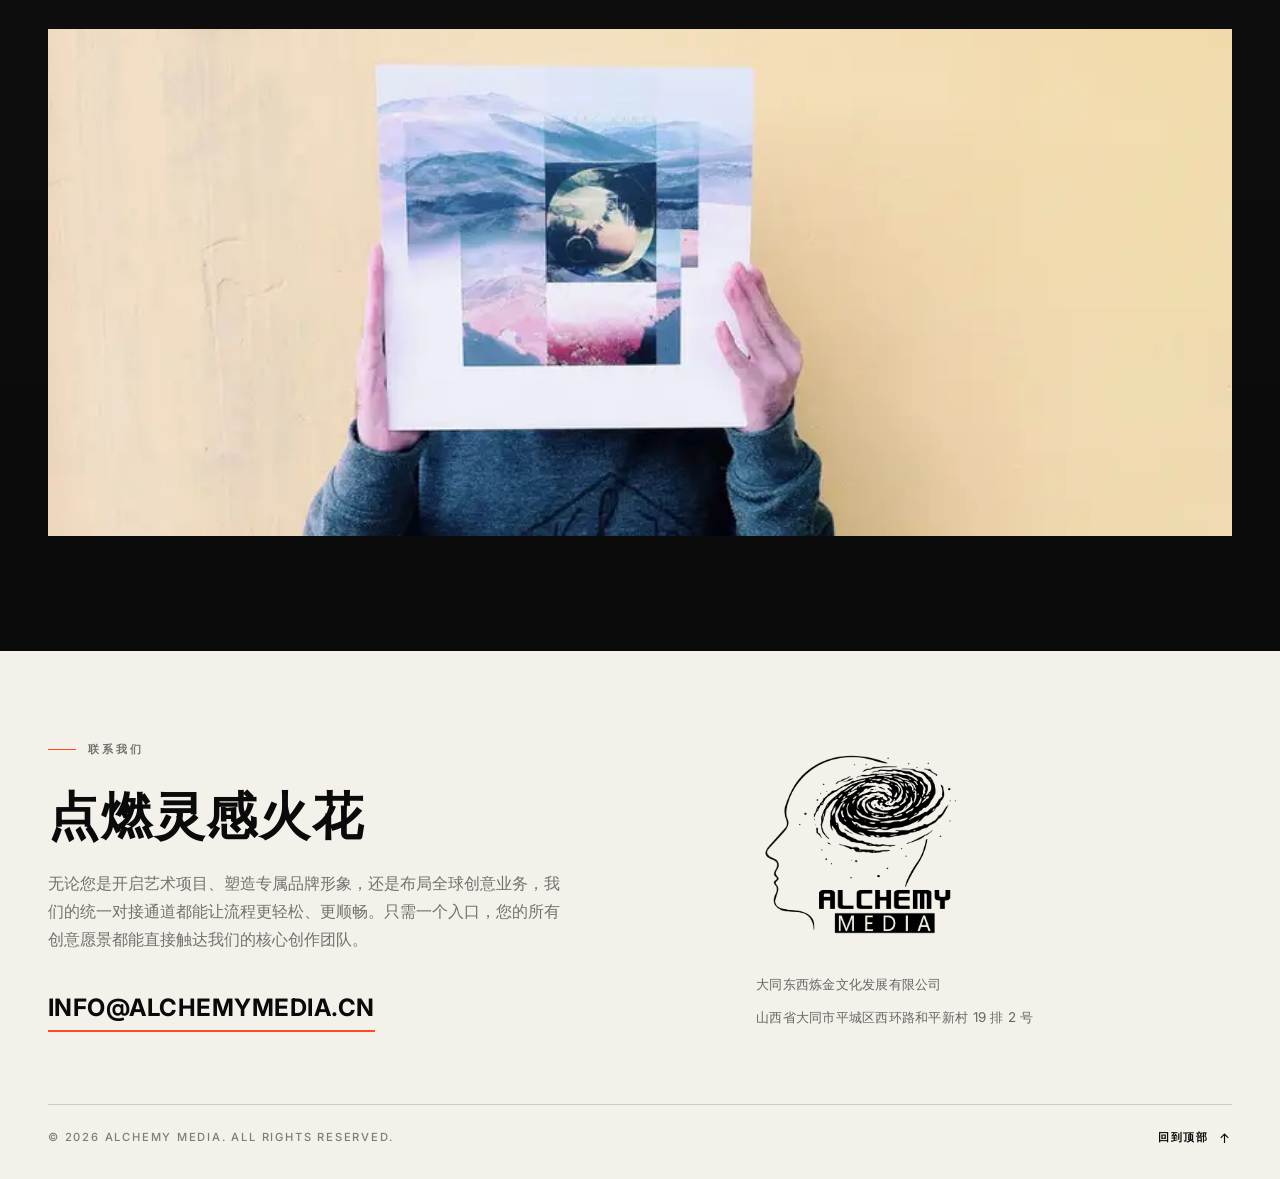
==== commit 0d0f9338: "修改锚点2" ====
--- a/zh/index.html
+++ b/zh/index.html
@@ -491,10 +491,10 @@
             </figure>
           </li> 
 
-          <!-- 03 -->
+          <!-- 04 -->
           <li class="service reveal" id="production">
             <div class="service__text">
-              <span class="service__index">03</span>
+              <span class="service__index">04</span>
               <h3 class="service__title">
                 <span>创意周边 定制生产</span>
 
@@ -513,10 +513,10 @@
             </figure>
           </li>
 
-          <!-- 04 -->
+          <!-- 05 -->
           <li class="service reveal" id="aesthetics>
             <div class="service__text">
-              <span class="service__index">04</span>
+              <span class="service__index">05</span>
               <h3 class="service__title">
                 <span>艺术指导 视觉设计</span>
 
@@ -535,10 +535,10 @@
             </figure>
           </li>
 
-          <!-- 05 -->
+          <!-- 06 -->
           <li class="service reveal" id="booking">
             <div class="service__text">
-              <span class="service__index">05</span>
+              <span class="service__index">06</span>
               <h3 class="service__title">
                 <span>演出经纪 巡演统筹</span>
 
@@ -557,10 +557,10 @@
             </figure>
           </li>
 
-          <!-- 06 -->
+          <!-- 07 -->
           <li class="service reveal" id="management">
             <div class="service__text">
-              <span class="service__index">06</span>
+              <span class="service__index">07</span>
               <h3 class="service__title">
                 <span>艺人规划 厂牌托管</span>
 
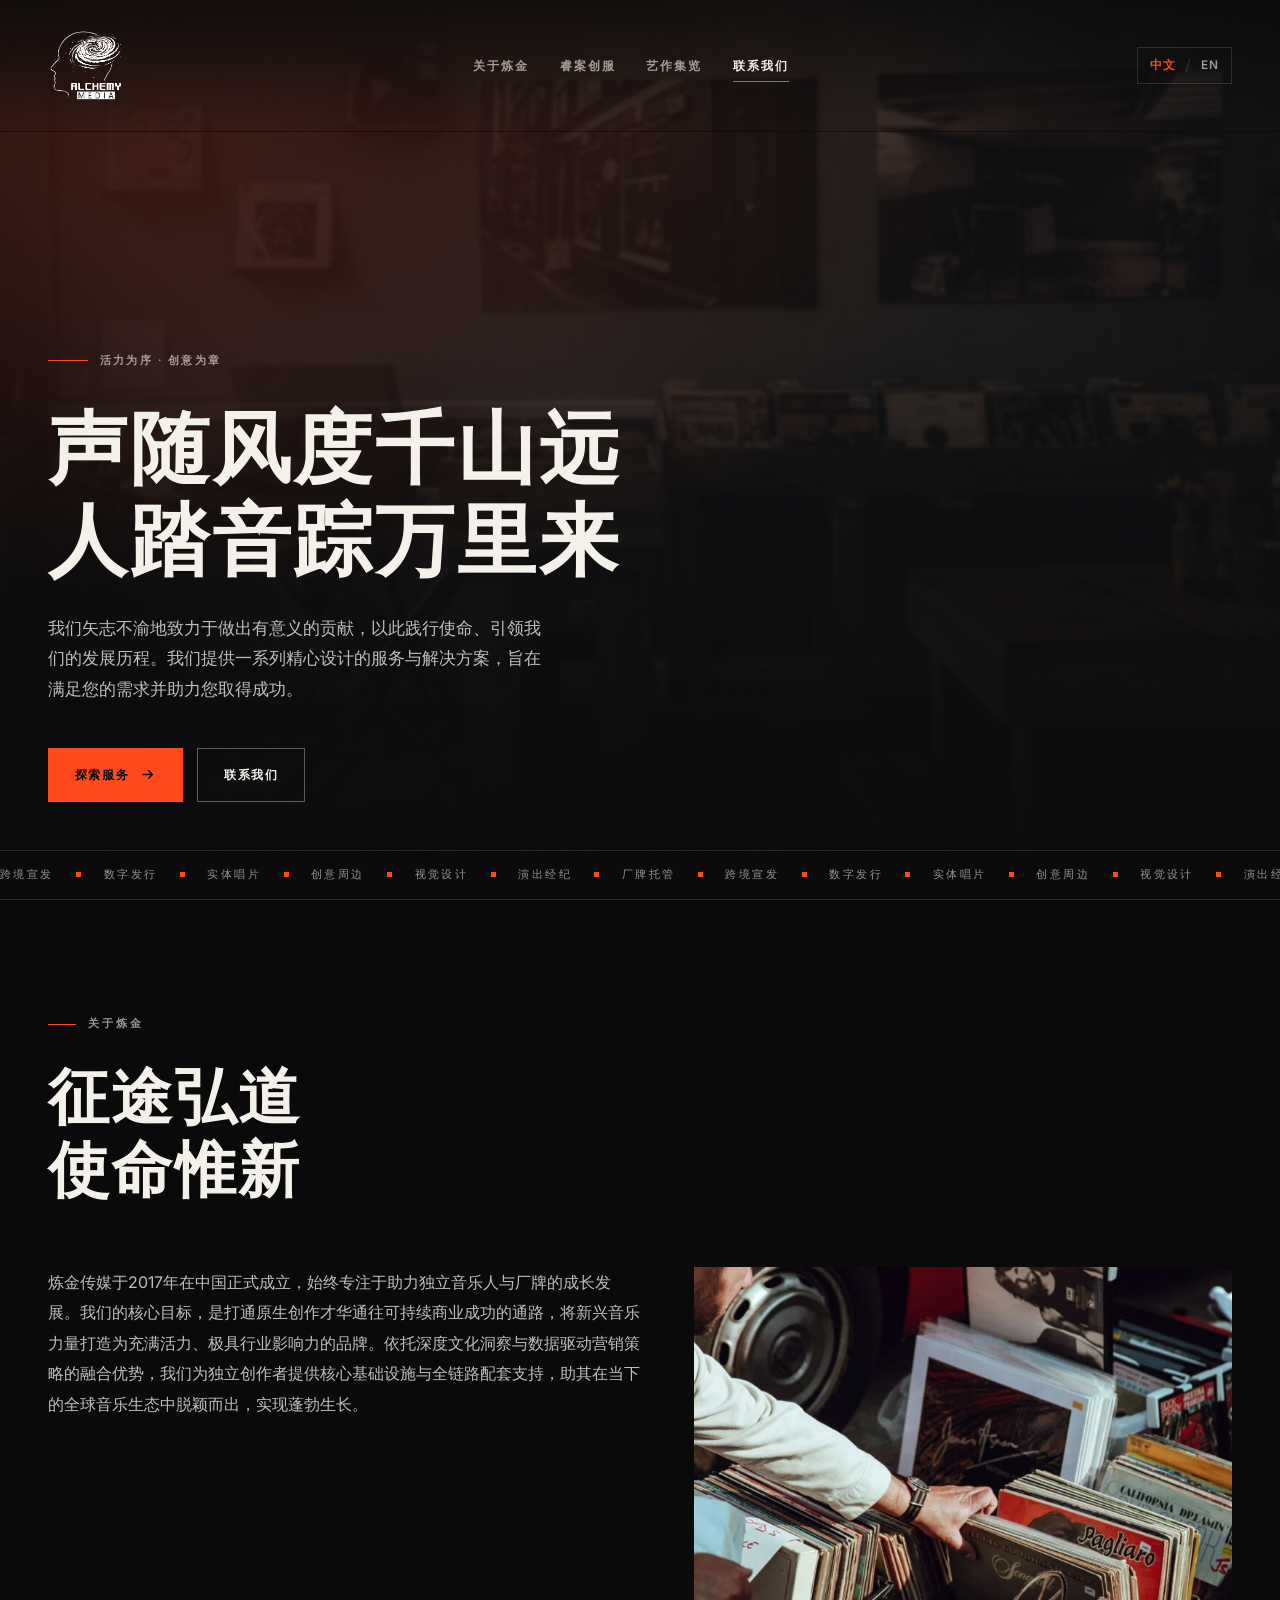
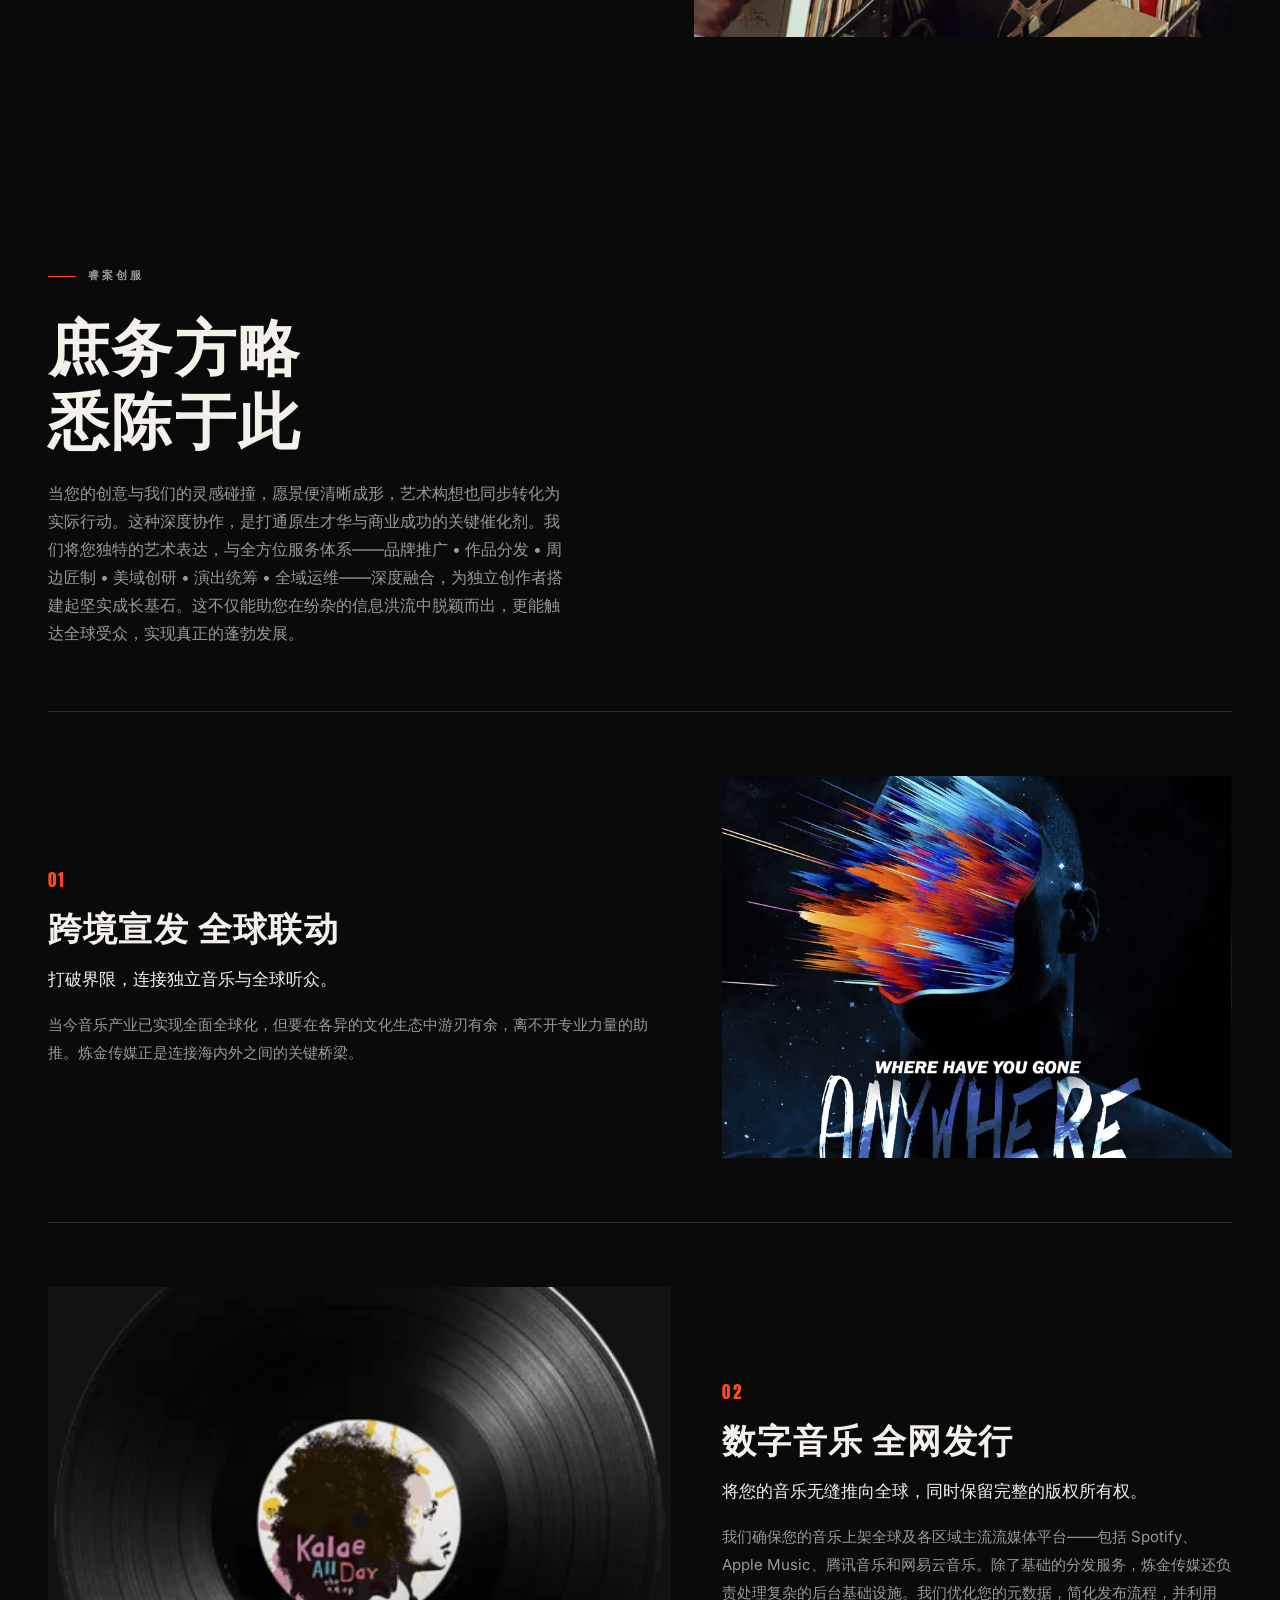
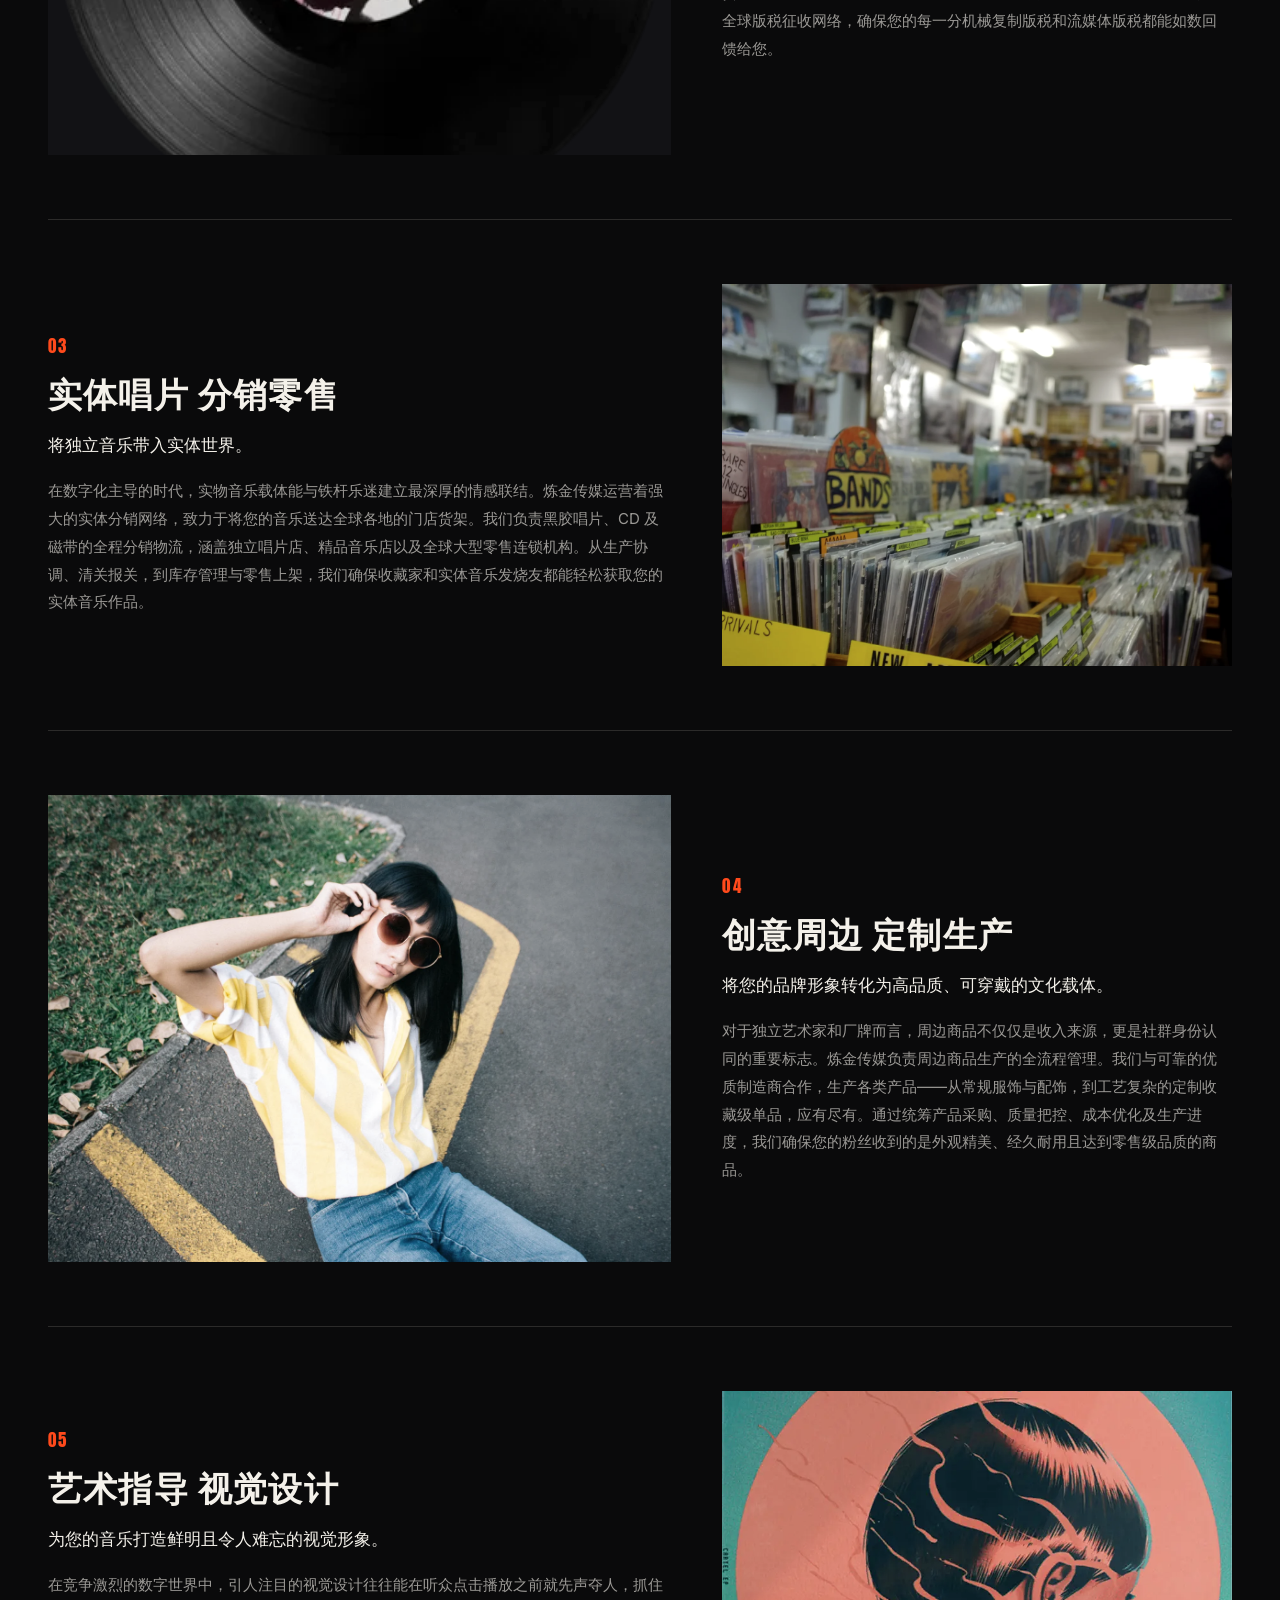
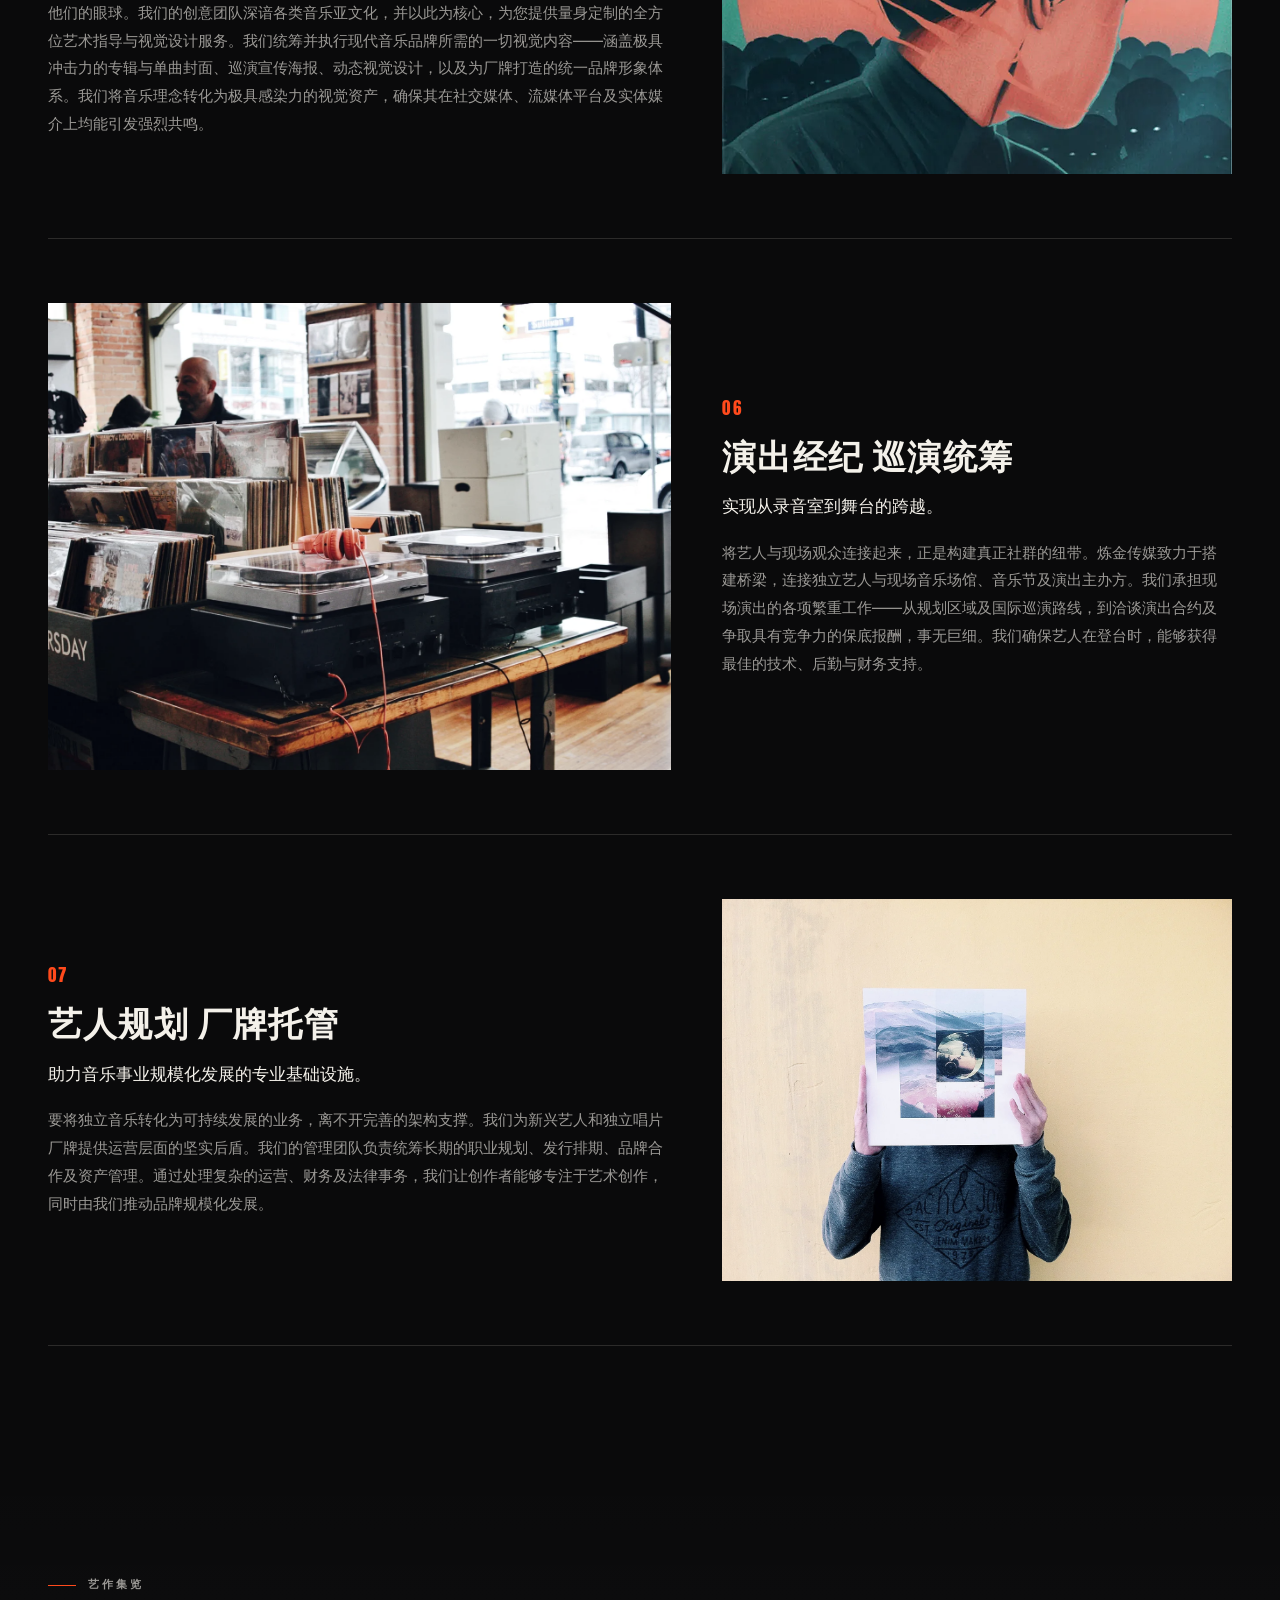
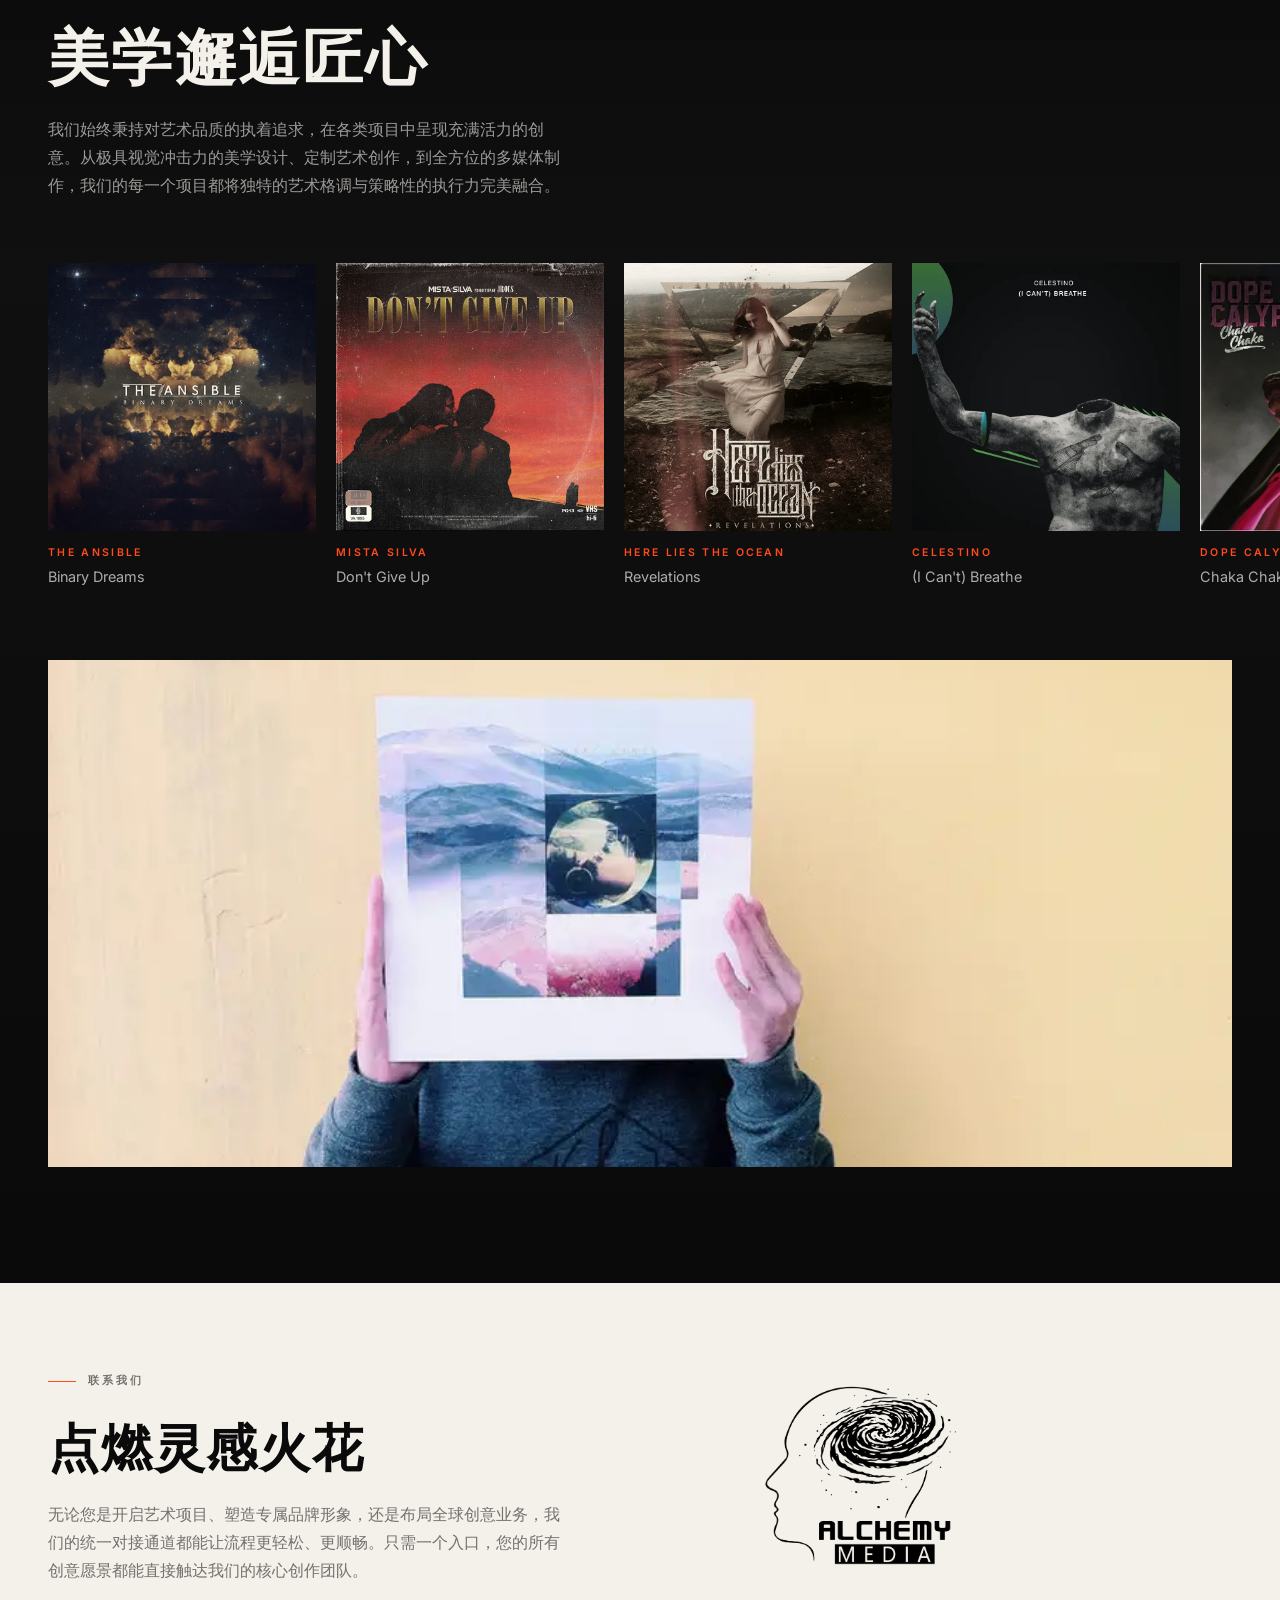
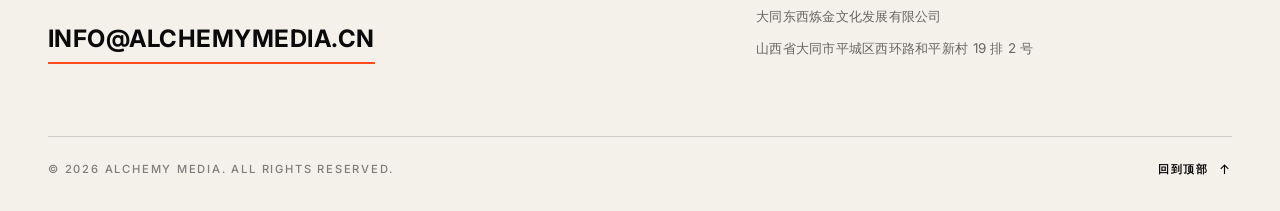
==== commit 7b3efb1c: "锚点错误" ====
--- a/zh/index.html
+++ b/zh/index.html
@@ -418,7 +418,7 @@
             <span>庶务方略<br>悉陈于此</span>
 
           </h2>
-          <p class="section-lead">当您的创意与我们的灵感碰撞，愿景便清晰成形，艺术构想也同步转化为实际行动。这种深度协作，是打通原生才华与商业成功的关键催化剂。我们将您独特的艺术表达，与全方位服务体系——<a href="#promotion">品牌推广</a> • <a href="#distribution">作品分发</a> • <a href="#production">周边匠制</a> • <a href="#acsthetics">美域创研</a> •  <a href="#booking">演出统筹</a> • <a href="#management">全域运维</a>——深度融合，为独立创作者搭建起坚实成长基石。这不仅能助您在纷杂的信息洪流中脱颖而出，更能触达全球受众，实现真正的蓬勃发展。</p>
+          <p class="section-lead">当您的创意与我们的灵感碰撞，愿景便清晰成形，艺术构想也同步转化为实际行动。这种深度协作，是打通原生才华与商业成功的关键催化剂。我们将您独特的艺术表达，与全方位服务体系——<a href="#promotion">品牌推广</a> • <a href="#distribution">作品分发</a> • <a href="#production">周边匠制</a> • <a href="#aesthetics">美域创研</a> •  <a href="#booking">演出统筹</a> • <a href="#management">全域运维</a>——深度融合，为独立创作者搭建起坚实成长基石。这不仅能助您在纷杂的信息洪流中脱颖而出，更能触达全球受众，实现真正的蓬勃发展。</p>
         </header>
 
         <ol class="services">
@@ -514,7 +514,7 @@
           </li>
 
           <!-- 05 -->
-          <li class="service reveal" id="aesthetics>
+          <li class="service reveal" id="aesthetics">
             <div class="service__text">
               <span class="service__index">05</span>
               <h3 class="service__title">
@@ -530,8 +530,7 @@
                 </div>
             </div>
             <figure class="service__media">
-              <img src="../images/boombox-cartel.jpg" width="800" height="800" loading="lazy" decoding="async"
-                   alt="插画风格的专辑封面设计">
+              <img src="../images/boombox-cartel.jpg" width="800" height="800" loading="lazy" decoding="async" alt="插画风格的专辑封面设计" >
             </figure>
           </li>
 
